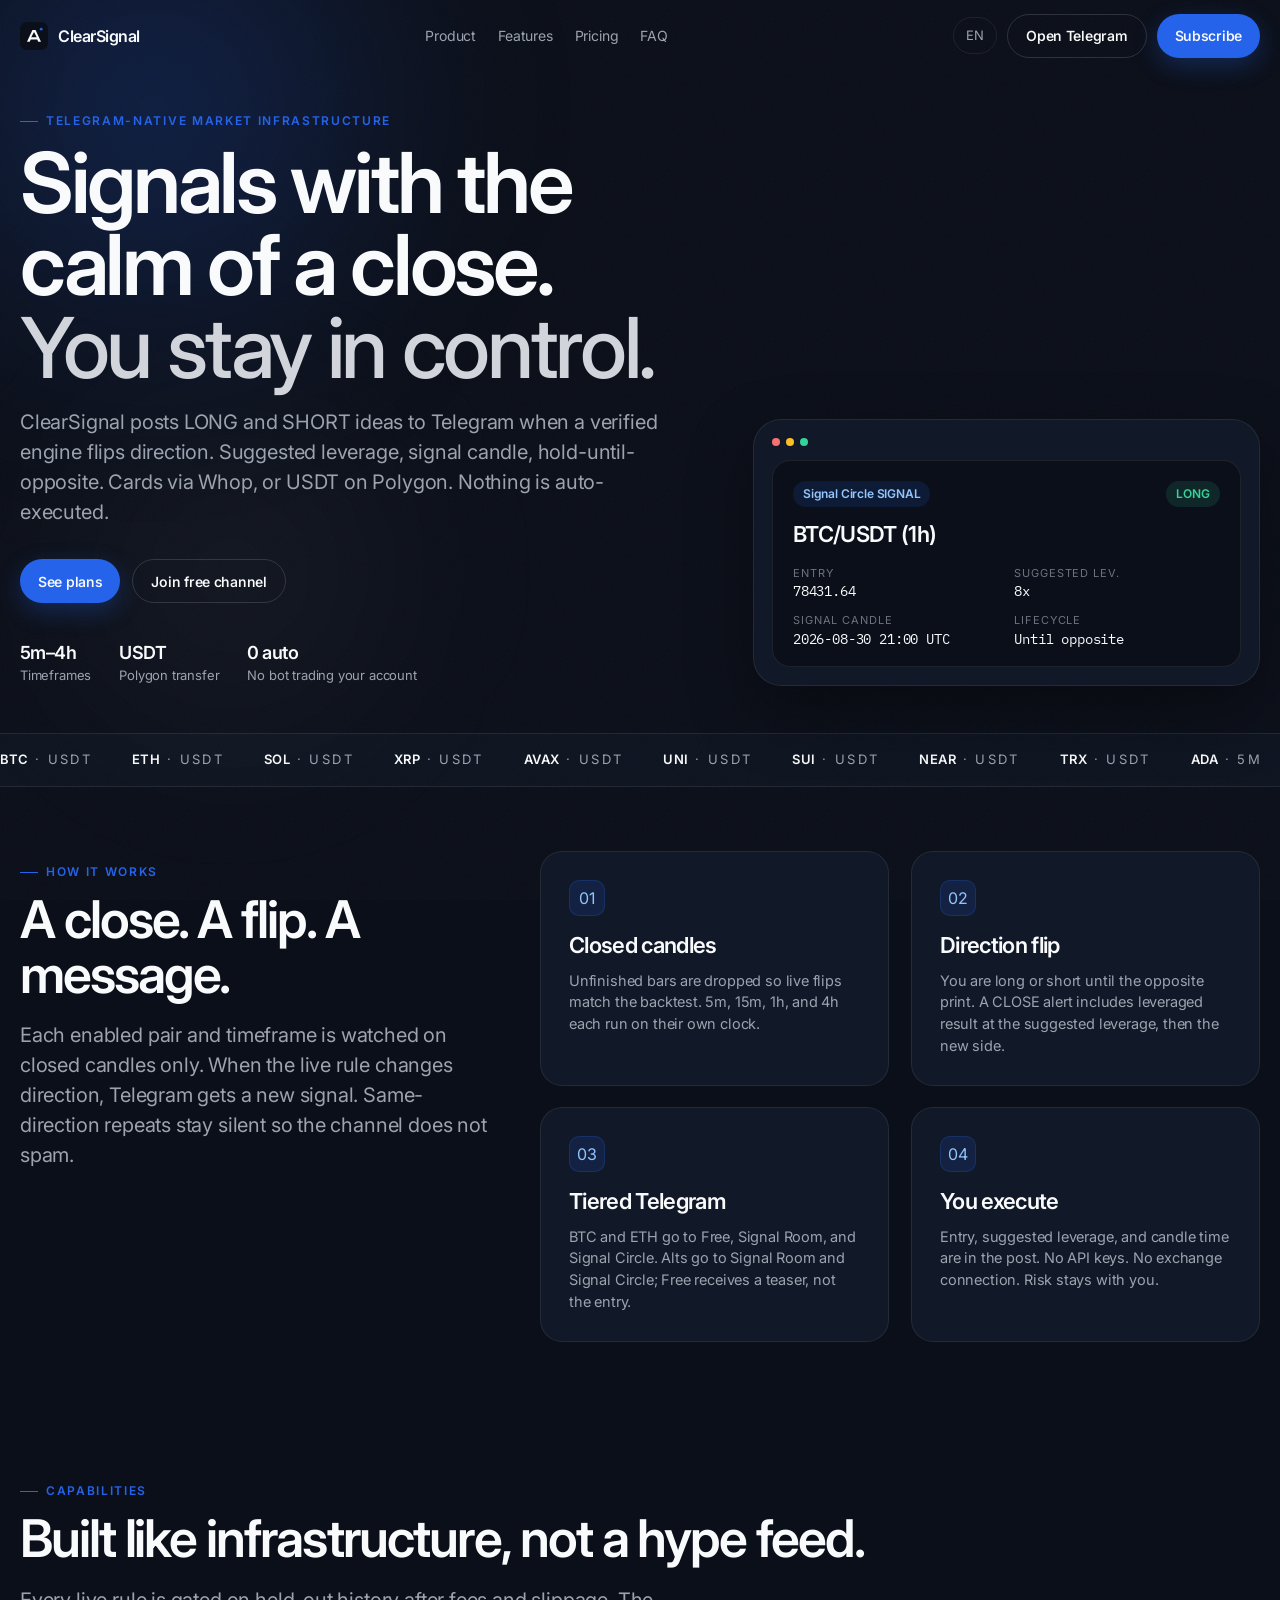
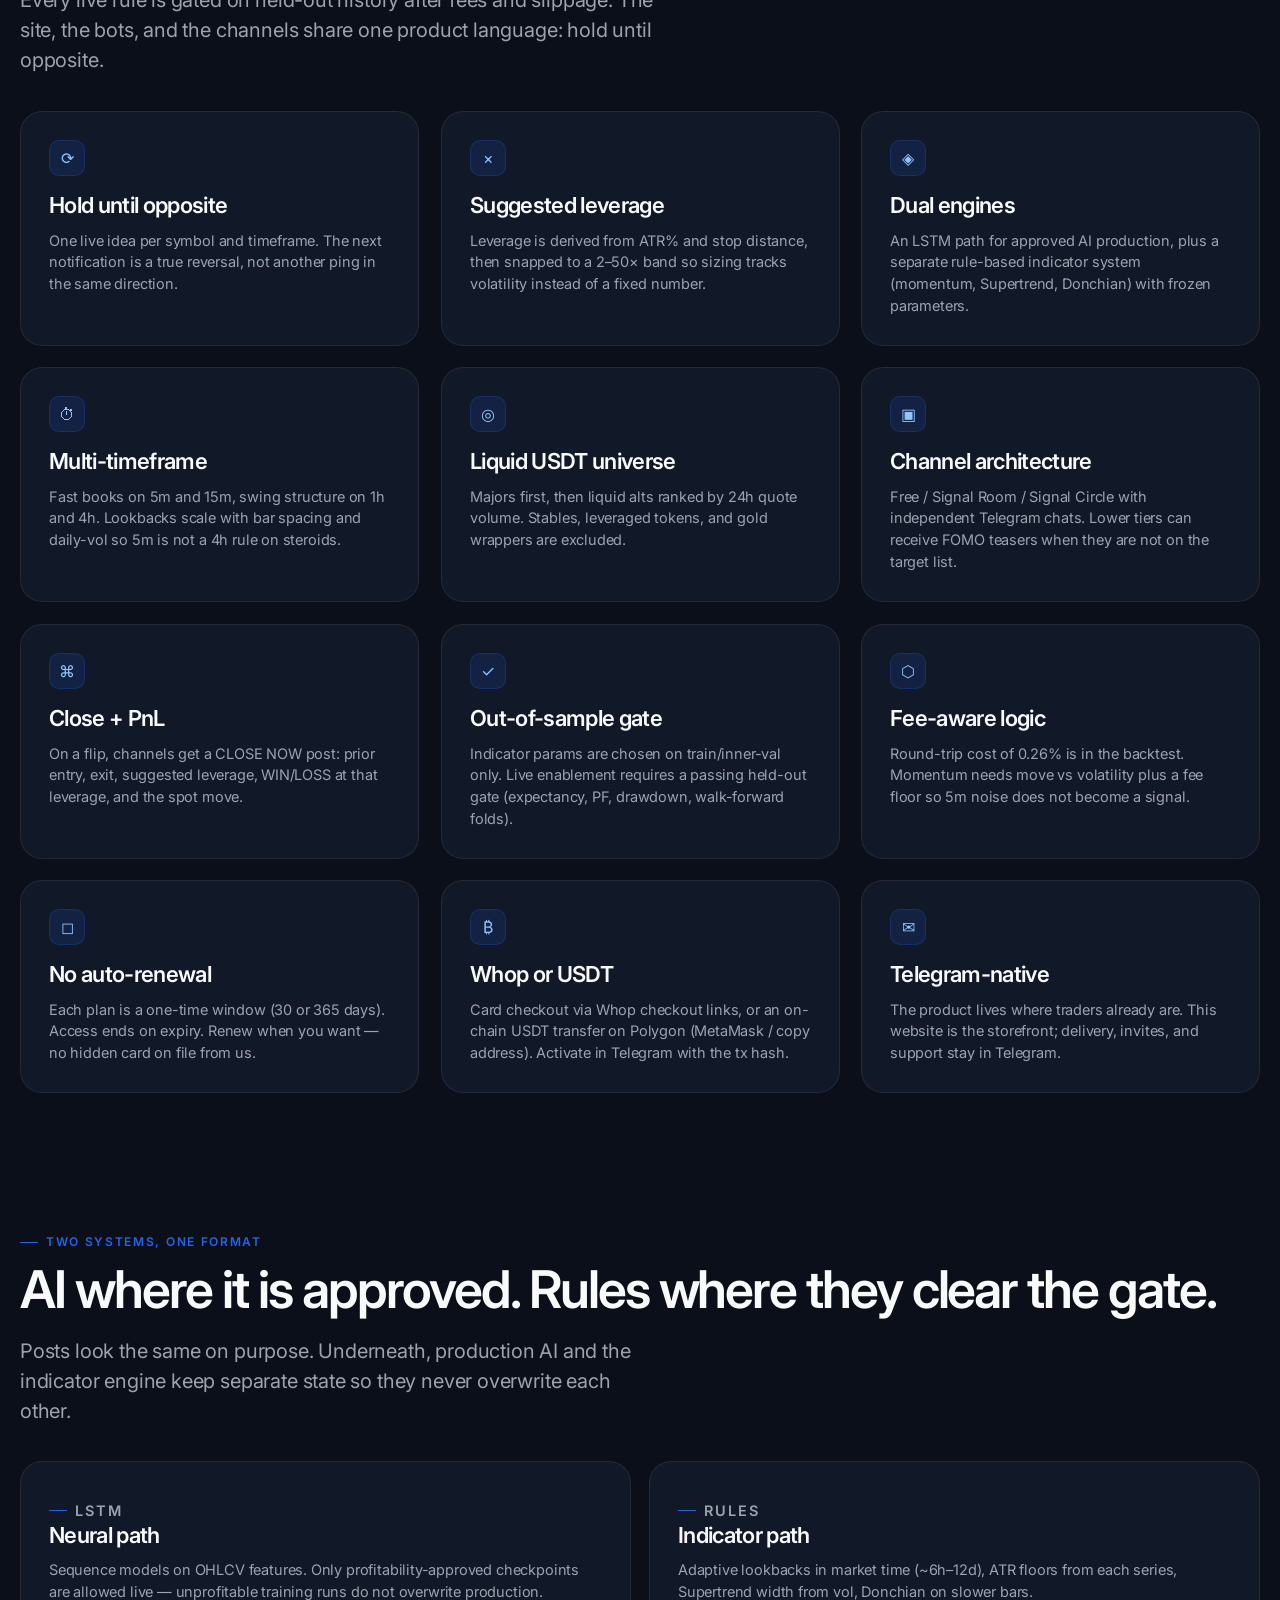
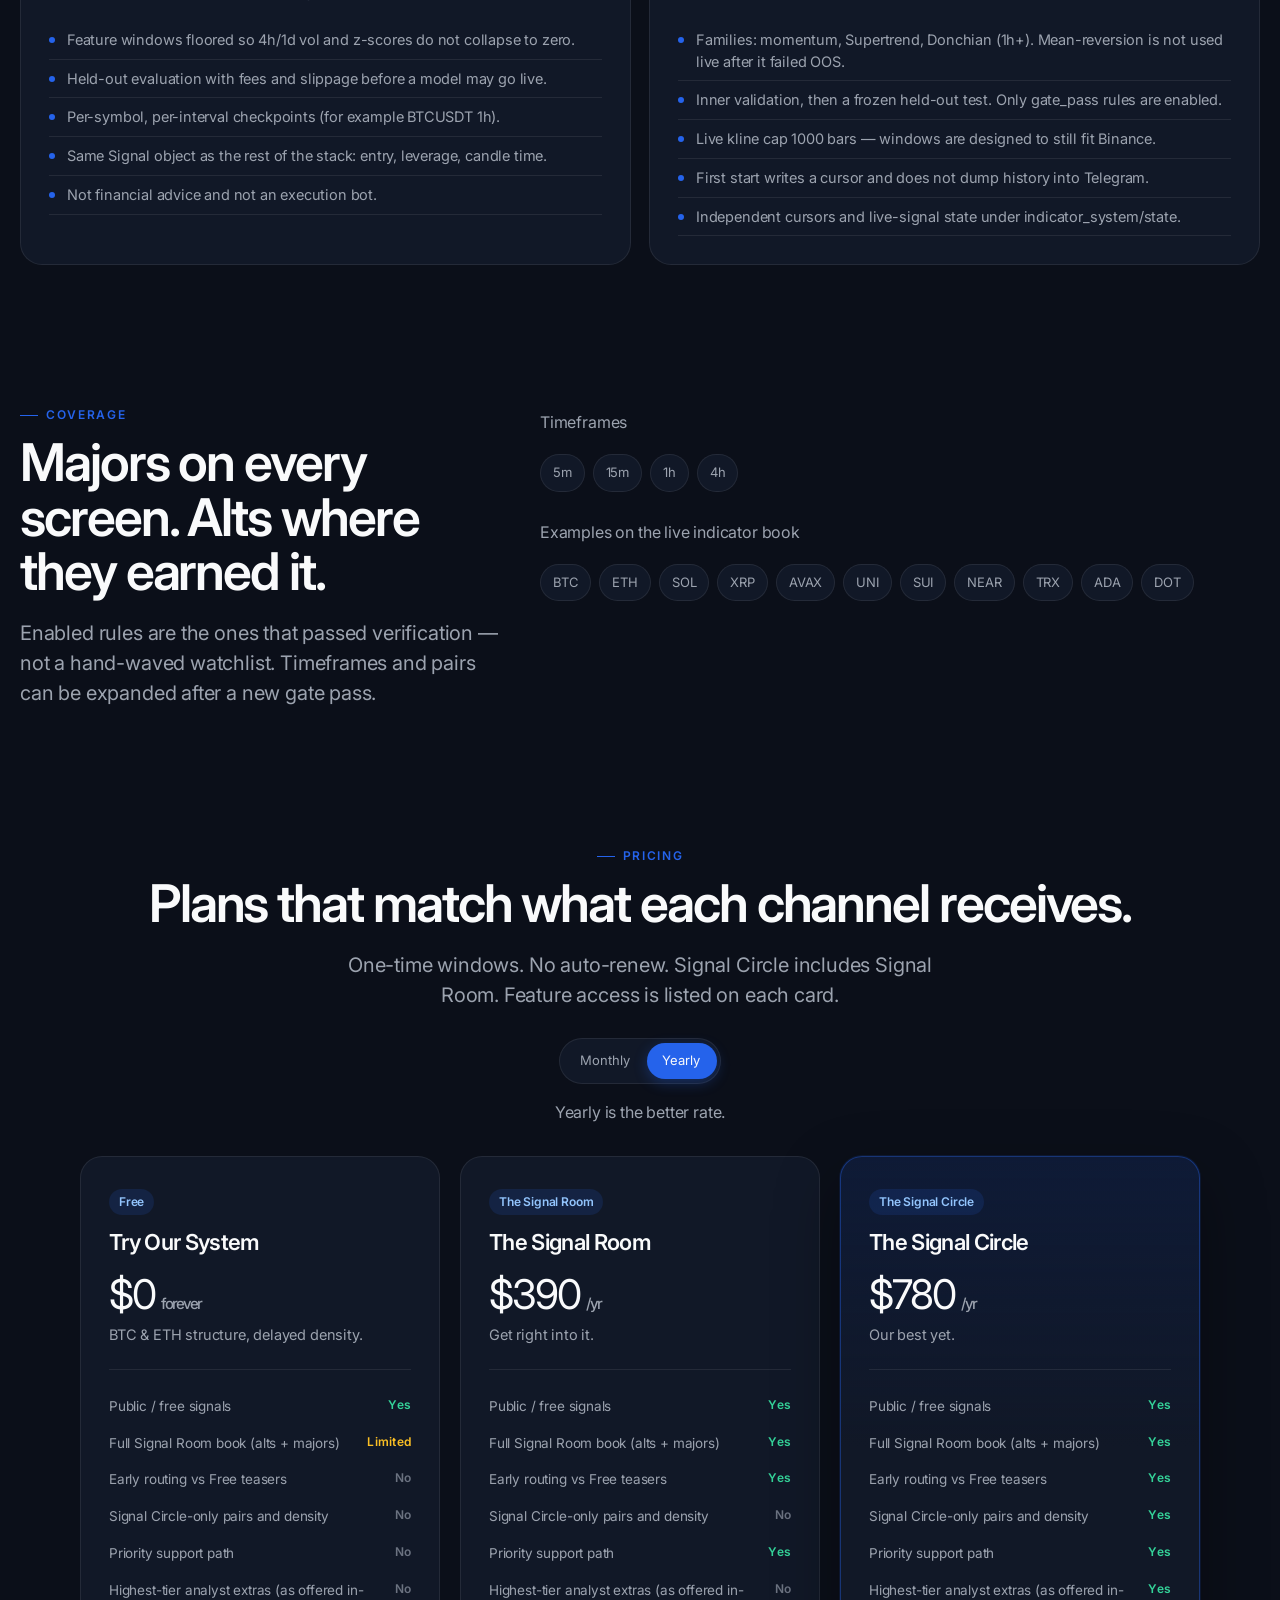
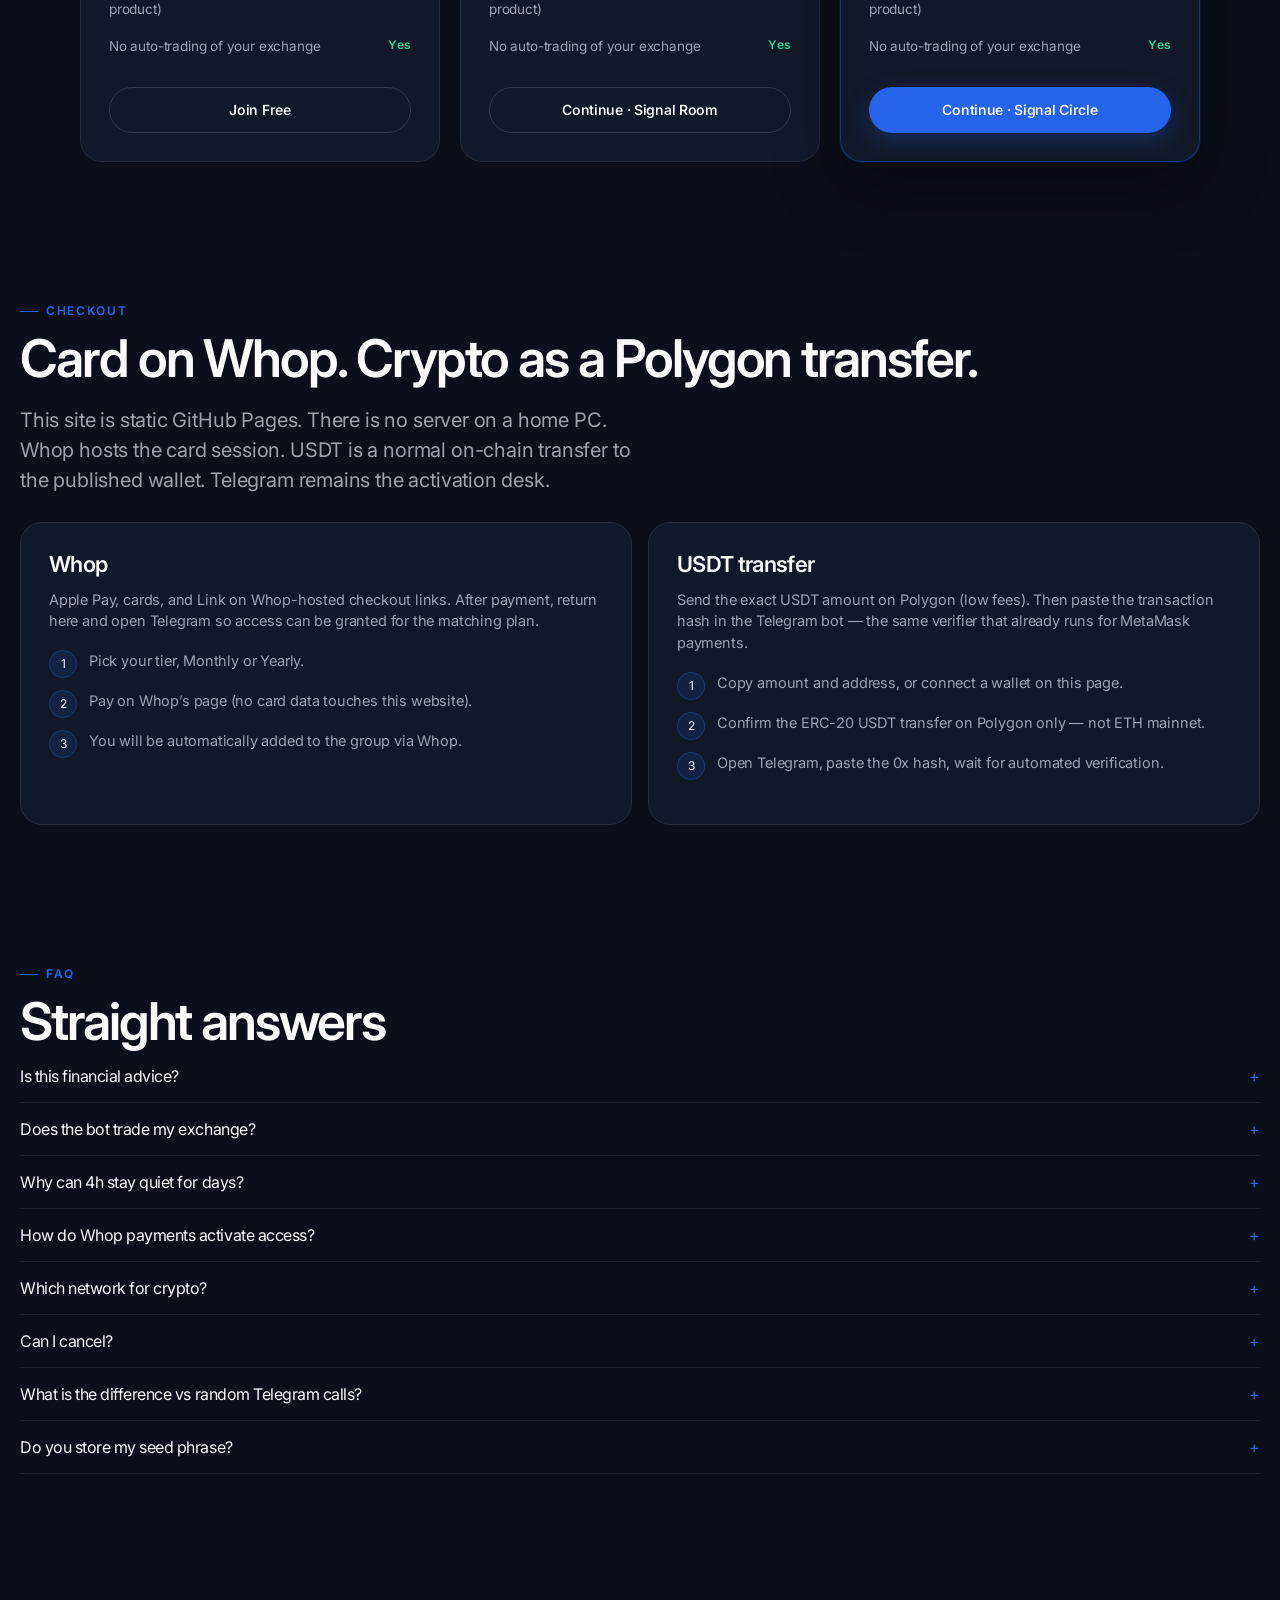
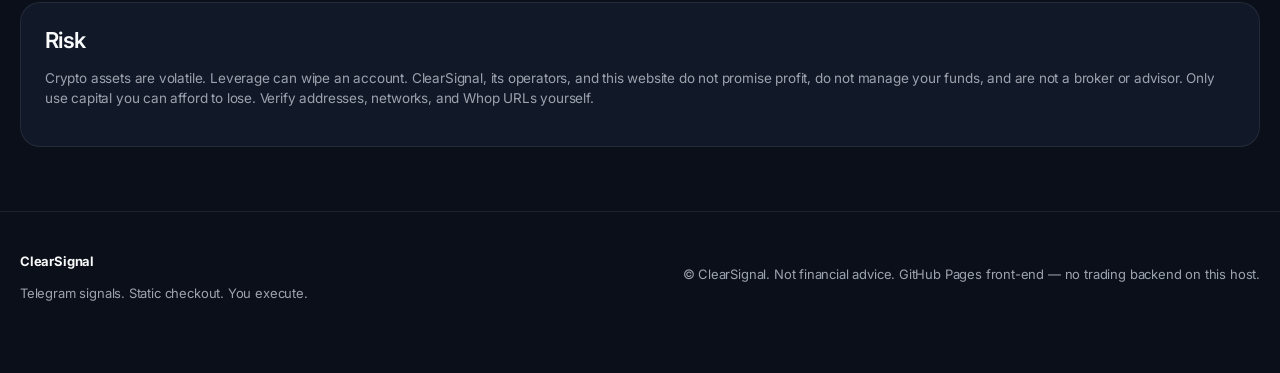
==== index.html @ eddafe96 "Fix typos in payment method references" ====
<!DOCTYPE html>
<html lang="en">
<head>
  <meta charset="utf-8">
  <meta name="viewport" content="width=device-width, initial-scale=1">
  <title>ClearSignal — Crypto trading signals on Telegram</title>
  <meta name="description" content="ClearSignal delivers verified crypto signals to Telegram. Dual engines (AI + rules), 5m to 4h, suggested leverage, hold-until-opposite. Pay with Whop or USDT on Polygon. No auto-trading.">
  <meta name="keywords" content="crypto signals, Telegram trading signals, BTC signals, ETH signals, USDT Polygon, Whop subscription, ClearSignal, leverage signals">
  <meta name="author" content="ClearSignal">
  <meta name="robots" content="index,follow,max-image-preview:large">
  <meta name="theme-color" content="#0B0F19">
  <link rel="canonical" href="https://afrexk0.github.io/telegram-crypto-bot/">
  <link rel="alternate" hreflang="en" href="https://afrexk0.github.io/telegram-crypto-bot/">
  <link rel="alternate" hreflang="de" href="https://afrexk0.github.io/telegram-crypto-bot/de/">
  <link rel="alternate" hreflang="fr" href="https://afrexk0.github.io/telegram-crypto-bot/fr/">
  <link rel="alternate" hreflang="it" href="https://afrexk0.github.io/telegram-crypto-bot/it/">
  <link rel="alternate" hreflang="x-default" href="https://afrexk0.github.io/telegram-crypto-bot/">
  <meta property="og:type" content="website">
  <meta property="og:site_name" content="ClearSignal">
  <meta property="og:locale" content="en_US">
  <meta property="og:title" content="ClearSignal — Crypto trading signals on Telegram">
  <meta property="og:description" content="ClearSignal delivers verified crypto signals to Telegram. Dual engines (AI + rules), 5m to 4h, suggested leverage, hold-until-opposite. Pay with Whop or USDT on Polygon. No auto-trading.">
  <meta property="og:url" content="https://afrexk0.github.io/telegram-crypto-bot/">
  <meta property="og:image" content="https://afrexk0.github.io/telegram-crypto-bot/assets/img/favicon.svg">
  <meta name="twitter:card" content="summary_large_image">
  <meta name="twitter:title" content="ClearSignal — Crypto trading signals on Telegram">
  <meta name="twitter:description" content="ClearSignal delivers verified crypto signals to Telegram. Dual engines (AI + rules), 5m to 4h, suggested leverage, hold-until-opposite. Pay with Whop or USDT on Polygon. No auto-trading.">
  <meta name="twitter:image" content="https://afrexk0.github.io/telegram-crypto-bot/assets/img/favicon.svg">
  <link rel="icon" href="assets/img/favicon.svg" type="image/svg+xml">
  <link rel="preconnect" href="https://fonts.googleapis.com">
  <link rel="preconnect" href="https://fonts.gstatic.com" crossorigin>
  <link href="https://fonts.googleapis.com/css2?family=IBM+Plex+Mono:wght@400;500&family=Inter:wght@400;500;600;700&display=swap" rel="stylesheet">
  <link rel="stylesheet" href="assets/css/site.css">
  <script>document.documentElement.classList.add("js");</script>
  <script type="application/ld+json">{"@context":"https://schema.org","@graph":[{"@type":"Organization","name":"ClearSignal","url":"https://afrexk0.github.io/telegram-crypto-bot/","logo":"https://afrexk0.github.io/telegram-crypto-bot/assets/img/favicon.svg","sameAs":["https://t.me/clearsignal_trading_bot","https://t.me/clearsignal_trading"]},{"@type":"WebSite","name":"ClearSignal","url":"https://afrexk0.github.io/telegram-crypto-bot/","inLanguage":"en","description":"ClearSignal delivers verified crypto signals to Telegram. Dual engines (AI + rules), 5m to 4h, suggested leverage, hold-until-opposite. Pay with Whop or USDT on Polygon. No auto-trading."},{"@type":"SoftwareApplication","name":"ClearSignal","applicationCategory":"FinanceApplication","operatingSystem":"Telegram","offers":[{"@type":"Offer","name":"Signal Room Monthly","price":"39","priceCurrency":"USD"},{"@type":"Offer","name":"Signal Room Yearly","price":"390","priceCurrency":"USD"},{"@type":"Offer","name":"Signal Circle Monthly","price":"78","priceCurrency":"USD"},{"@type":"Offer","name":"Signal Circle Yearly","price":"780","priceCurrency":"USD"}]},{"@type":"FAQPage","mainEntity":[{"@type":"Question","name":"Is this financial advice?","acceptedAnswer":{"@type":"Answer","text":"No. Signals are educational market commentary. You are responsible for fills, risk, and losses. Past results do not predict the future."}},{"@type":"Question","name":"Does the bot trade my exchange?","acceptedAnswer":{"@type":"Answer","text":"No. There is no exchange API, no copy-trading hook, and no withdrawal permission. You place orders yourself."}},{"@type":"Question","name":"Why can 4h stay quiet for days?","acceptedAnswer":{"@type":"Answer","text":"Hold-until-opposite only posts on a direction change. A 4h trend can run many candles without a flip. 15m and 1h print more often when those rules are enabled."}},{"@type":"Question","name":"How do Whop payments activate access?","acceptedAnswer":{"@type":"Answer","text":"Whop checkout links are hosted by Whop. After success you land on a thank-you page and open Telegram. Paste or message the plan you paid so the operator / bot can issue the invite. Links are configured in website/assets/js/config.js — until they are set, use USDT."}},{"@type":"Question","name":"Which network for crypto?","acceptedAnswer":{"@type":"Answer","text":"USDT on Polygon (chain id 137), contract 0xc213…e8f, six decimals. Other chains will not verify. Gas is paid in POL."}},{"@type":"Question","name":"Can I cancel?","acceptedAnswer":{"@type":"Answer","text":"There is no subscription auto-charge. Access lasts 30 days (Monthly) or 365 days (Yearly) from a successful activation, then you simply do not renew."}},{"@type":"Question","name":"What is the difference vs random Telegram calls?","acceptedAnswer":{"@type":"Answer","text":"Indicator rules must pass a held-out profitability gate after modeled fees. Live state is per symbol+timeframe. First start does not replay history into the channel."}},{"@type":"Question","name":"Do you store my seed phrase?","acceptedAnswer":{"@type":"Answer","text":"Never. Wallet connect only requests a USDT transfer. The site never asks for a seed, private key, or exchange password."}}]}]}</script>
</head>
<body>
  <a class="skip" href="#main">Skip to content</a>
  <div class="grain" aria-hidden="true"></div>
  <div class="orb orb-a" aria-hidden="true"></div>
  <div class="orb orb-b" aria-hidden="true"></div>

  <header class="nav">
    <div class="nav-inner">
      <a class="brand" href="./">
        <img src="assets/img/favicon.svg" alt="">
        ClearSignal
      </a>
      <nav class="nav-links" aria-label="Primary">
        <a href="#product">Product</a>
        <a href="#features">Features</a>
        <a href="#pricing">Pricing</a>
        <a href="#faq">FAQ</a>
      </nav>
      <div class="nav-cta">
        <details class="lang">
          <summary>EN</summary>
          <div class="lang-menu">
            <a href="./" class="is-active">English</a>
            <a href="de/" class="">Deutsch</a>
            <a href="fr/" class="">Français</a>
            <a href="it/" class="">Italiano</a>
          </div>
        </details>
        <a class="btn btn-ghost" href="https://t.me/clearsignal_trading_bot">Open Telegram</a>
        <a class="btn btn-primary" href="#pricing">Subscribe</a>
        <button class="menu-btn" type="button" aria-label="Menu">☰</button>
      </div>
    </div>
  </header>

  <main id="main">
    <section class="hero">
      <div class="wrap hero-grid">
        <div>
          <p class="kicker reveal">Telegram-native market infrastructure</p>
          <h1 class="reveal">Signals with the<br>calm of a close.<span>You stay in control.</span></h1>
          <p class="lede reveal">ClearSignal posts LONG and SHORT ideas to Telegram when a verified engine flips direction. Suggested leverage, signal candle, hold-until-opposite. Cards via Whop, or USDT on Polygon. Nothing is auto-executed.</p>
          <div class="hero-actions reveal">
            <a class="btn btn-primary" href="#pricing">See plans</a>
            <a class="btn btn-ghost" href="https://t.me/clearsignal_trading">Join free channel</a>
          </div>
          <div class="hero-meta reveal">
            <div><strong>5m–4h</strong>Timeframes</div>
            <div><strong>USDT</strong>Polygon transfer</div>
            <div><strong>0 auto</strong>No bot trading your account</div>
          </div>
        </div>
        <aside class="device reveal" aria-label="Example signal card">
          <div class="device-bar" aria-hidden="true"><i></i><i></i><i></i></div>
          <article class="signal">
            <div class="signal-head">
              <span class="pill pill-dim">Signal Circle SIGNAL</span>
              <span class="pill pill-long">LONG</span>
            </div>
            <h3>BTC/USDT (1h)</h3>
            <dl>
              <div><dt>Entry</dt><dd>78431.64</dd></div>
              <div><dt>Suggested lev.</dt><dd>8x</dd></div>
              <div><dt>Signal candle</dt><dd>2026-08-30 21:00 UTC</dd></div>
              <div><dt>Lifecycle</dt><dd>Until opposite</dd></div>
            </dl>
          </article>
        </aside>
      </div>
    </section>

    <div class="marquee-wrap" aria-hidden="true">
      <div class="marquee">
        <span><b>BTC</b> · USDT</span><span><b>ETH</b> · USDT</span><span><b>SOL</b> · USDT</span>
        <span><b>XRP</b> · USDT</span><span><b>AVAX</b> · USDT</span><span><b>UNI</b> · USDT</span>
        <span><b>SUI</b> · USDT</span><span><b>NEAR</b> · USDT</span><span><b>TRX</b> · USDT</span>
        <span><b>ADA</b> · 5m</span><span><b>DOT</b> · 15m</span><span>4h · 1h · 15m · 5m</span>
        <span><b>BTC</b> · USDT</span><span><b>ETH</b> · USDT</span><span><b>SOL</b> · USDT</span>
        <span><b>XRP</b> · USDT</span><span><b>AVAX</b> · USDT</span><span><b>UNI</b> · USDT</span>
        <span><b>SUI</b> · USDT</span><span><b>NEAR</b> · USDT</span><span><b>TRX</b> · USDT</span>
        <span><b>ADA</b> · 5m</span><span><b>DOT</b> · 15m</span><span>4h · 1h · 15m · 5m</span>
      </div>
    </div>

    <section class="section" id="product">
      <div class="wrap split">
        <div class="reveal">
          <p class="kicker">How it works</p>
          <h2>A close. A flip. A message.</h2>
          <p class="lede">Each enabled pair and timeframe is watched on closed candles only. When the live rule changes direction, Telegram gets a new signal. Same-direction repeats stay silent so the channel does not spam.</p>
        </div>
        <ol class="feature-grid" style="grid-template-columns:1fr 1fr">
          <li class="card reveal"><div class="icon">01</div><h3>Closed candles</h3><p>Unfinished bars are dropped so live flips match the backtest. 5m, 15m, 1h, and 4h each run on their own clock.</p></li>
          <li class="card reveal"><div class="icon">02</div><h3>Direction flip</h3><p>You are long or short until the opposite print. A CLOSE alert includes leveraged result at the suggested leverage, then the new side.</p></li>
          <li class="card reveal"><div class="icon">03</div><h3>Tiered Telegram</h3><p>BTC and ETH go to Free, Signal Room, and Signal Circle. Alts go to Signal Room and Signal Circle; Free receives a teaser, not the entry.</p></li>
          <li class="card reveal"><div class="icon">04</div><h3>You execute</h3><p>Entry, suggested leverage, and candle time are in the post. No API keys. No exchange connection. Risk stays with you.</p></li>
        </ol>
      </div>
    </section>

    <section class="section" id="features">
      <div class="wrap">
        <div class="reveal">
          <p class="kicker">Capabilities</p>
          <h2>Built like infrastructure, not a hype feed.</h2>
          <p class="lede">Every live rule is gated on held-out history after fees and slippage. The site, the bots, and the channels share one product language: hold until opposite.</p>
        </div>
        <div class="feature-grid" style="margin-top:36px">
          <article class="card reveal"><div class="icon">⟳</div><h3>Hold until opposite</h3><p>One live idea per symbol and timeframe. The next notification is a true reversal, not another ping in the same direction.</p></article>
          <article class="card reveal"><div class="icon">×</div><h3>Suggested leverage</h3><p>Leverage is derived from ATR% and stop distance, then snapped to a 2–50× band so sizing tracks volatility instead of a fixed number.</p></article>
          <article class="card reveal"><div class="icon">◈</div><h3>Dual engines</h3><p>An LSTM path for approved AI production, plus a separate rule-based indicator system (momentum, Supertrend, Donchian) with frozen parameters.</p></article>
          <article class="card reveal"><div class="icon">⏱</div><h3>Multi-timeframe</h3><p>Fast books on 5m and 15m, swing structure on 1h and 4h. Lookbacks scale with bar spacing and daily-vol so 5m is not a 4h rule on steroids.</p></article>
          <article class="card reveal"><div class="icon">◎</div><h3>Liquid USDT universe</h3><p>Majors first, then liquid alts ranked by 24h quote volume. Stables, leveraged tokens, and gold wrappers are excluded.</p></article>
          <article class="card reveal"><div class="icon">▣</div><h3>Channel architecture</h3><p>Free / Signal Room / Signal Circle with independent Telegram chats. Lower tiers can receive FOMO teasers when they are not on the target list.</p></article>
          <article class="card reveal"><div class="icon">⌘</div><h3>Close + PnL</h3><p>On a flip, channels get a CLOSE NOW post: prior entry, exit, suggested leverage, WIN/LOSS at that leverage, and the spot move.</p></article>
          <article class="card reveal"><div class="icon">✓</div><h3>Out-of-sample gate</h3><p>Indicator params are chosen on train/inner-val only. Live enablement requires a passing held-out gate (expectancy, PF, drawdown, walk-forward folds).</p></article>
          <article class="card reveal"><div class="icon">⬡</div><h3>Fee-aware logic</h3><p>Round-trip cost of 0.26% is in the backtest. Momentum needs move vs volatility plus a fee floor so 5m noise does not become a signal.</p></article>
          <article class="card reveal"><div class="icon">◻</div><h3>No auto-renewal</h3><p>Each plan is a one-time window (30 or 365 days). Access ends on expiry. Renew when you want — no hidden card on file from us.</p></article>
          <article class="card reveal"><div class="icon">₿</div><h3>Whop or USDT</h3><p>Card checkout via Whop checkout links, or an on-chain USDT transfer on Polygon (MetaMask / copy address). Activate in Telegram with the tx hash.</p></article>
          <article class="card reveal"><div class="icon">✉</div><h3>Telegram-native</h3><p>The product lives where traders already are. This website is the storefront; delivery, invites, and support stay in Telegram.</p></article>
        </div>
      </div>
    </section>

    <section class="section" id="engines">
      <div class="wrap">
        <div class="reveal">
          <p class="kicker">Two systems, one format</p>
          <h2>AI where it is approved. Rules where they clear the gate.</h2>
          <p class="lede">Posts look the same on purpose. Underneath, production AI and the indicator engine keep separate state so they never overwrite each other.</p>
        </div>
        <div class="engines" style="margin-top:36px">
          <article class="card engine reveal">
            <p class="kicker">LSTM</p>
            <h3>Neural path</h3>
            <p class="muted">Sequence models on OHLCV features. Only profitability-approved checkpoints are allowed live — unprofitable training runs do not overwrite production.</p>
            <ul>
              <li>Feature windows floored so 4h/1d vol and z-scores do not collapse to zero.</li>
              <li>Held-out evaluation with fees and slippage before a model may go live.</li>
              <li>Per-symbol, per-interval checkpoints (for example BTCUSDT 1h).</li>
              <li>Same Signal object as the rest of the stack: entry, leverage, candle time.</li>
              <li>Not financial advice and not an execution bot.</li>
            </ul>
          </article>
          <article class="card engine reveal">
            <p class="kicker">Rules</p>
            <h3>Indicator path</h3>
            <p class="muted">Adaptive lookbacks in market time (~6h–12d), ATR floors from each series, Supertrend width from vol, Donchian on slower bars.</p>
            <ul>
              <li>Families: momentum, Supertrend, Donchian (1h+). Mean-reversion is not used live after it failed OOS.</li>
              <li>Inner validation, then a frozen held-out test. Only gate_pass rules are enabled.</li>
              <li>Live kline cap 1000 bars — windows are designed to still fit Binance.</li>
              <li>First start writes a cursor and does not dump history into Telegram.</li>
              <li>Independent cursors and live-signal state under indicator_system/state.</li>
            </ul>
          </article>
        </div>
      </div>
    </section>

    <section class="section" id="coverage">
      <div class="wrap split">
        <div class="reveal">
          <p class="kicker">Coverage</p>
          <h2>Majors on every screen. Alts where they earned it.</h2>
          <p class="lede">Enabled rules are the ones that passed verification — not a hand-waved watchlist. Timeframes and pairs can be expanded after a new gate pass.</p>
        </div>
        <div class="reveal">
          <p class="muted">Timeframes</p>
          <div class="pills">
            <span class="chip">5m</span><span class="chip">15m</span>
            <span class="chip">1h</span><span class="chip">4h</span>
          </div>
          <p class="muted" style="margin-top:28px">Examples on the live indicator book</p>
          <div class="pills">
            <span class="chip">BTC</span><span class="chip">ETH</span><span class="chip">SOL</span>
            <span class="chip">XRP</span><span class="chip">AVAX</span><span class="chip">UNI</span>
            <span class="chip">SUI</span><span class="chip">NEAR</span><span class="chip">TRX</span>
            <span class="chip">ADA</span><span class="chip">DOT</span>
          </div>
        </div>
      </div>
    </section>

    <section class="section" id="pricing">
      <div class="wrap">
        <div class="pricing-intro reveal">
          <p class="kicker">Pricing</p>
          <h2>Plans that match what each channel receives.</h2>
          <p class="lede">One-time windows. No auto-renew. Signal Circle includes Signal Room. Feature access is listed on each card.</p>
        </div>
        <div class="billing reveal" role="tablist" aria-label="Billing period">
          <button type="button" data-billing="month">Monthly</button>
          <button type="button" data-billing="year" class="is-on">Yearly</button>
        </div>
        <p class="muted pricing-save" data-save>Yearly is the better rate.</p>
        <div class="price-grid">
          <article class="card price reveal">
            <span class="pill pill-dim">Free</span>
            <h3>Try Our System</h3>
            <div class="amount">$0<small> forever</small></div>
            <p class="muted">BTC &amp; ETH structure, delayed density.</p>
            <ul class="matrix">
              <li data-state="yes"><span>Public / free signals</span><em>Yes</em></li>
              <li data-state="lim"><span>Full Signal Room book (alts + majors)</span><em>Limited</em></li>
              <li data-state="no"><span>Early routing vs Free teasers</span><em>No</em></li>
              <li data-state="no"><span>Signal Circle-only pairs and density</span><em>No</em></li>
              <li data-state="no"><span>Priority support path</span><em>No</em></li>
              <li data-state="no"><span>Highest-tier analyst extras (as offered in-product)</span><em>No</em></li>
              <li data-state="yes"><span>No auto-trading of your exchange</span><em>Yes</em></li>
            </ul>
            <a class="btn btn-ghost btn-wide" href="https://t.me/clearsignal_trading">Join Free</a>
          </article>
          <article class="card price reveal">
            <span class="pill pill-dim">The Signal Room</span>
            <h3>The Signal Room</h3>
            <div class="amount" data-price-month="39" data-price-year="390">$390<small> /yr</small></div>
            <p class="muted">Get right into it.</p>
            <ul class="matrix">
              <li data-state="yes"><span>Public / free signals</span><em>Yes</em></li>
              <li data-state="yes"><span>Full Signal Room book (alts + majors)</span><em>Yes</em></li>
              <li data-state="yes"><span>Early routing vs Free teasers</span><em>Yes</em></li>
              <li data-state="no"><span>Signal Circle-only pairs and density</span><em>No</em></li>
              <li data-state="yes"><span>Priority support path</span><em>Yes</em></li>
              <li data-state="no"><span>Highest-tier analyst extras (as offered in-product)</span><em>No</em></li>
              <li data-state="yes"><span>No auto-trading of your exchange</span><em>Yes</em></li>
            </ul>
            <button class="btn btn-ghost btn-wide" type="button" data-plan-tier="premium" data-plan="PREMIUM_YEAR">Continue · Signal Room</button>
          </article>
          <article class="card price featured reveal">
            <span class="pill pill-elite">The Signal Circle</span>
            <h3>The Signal Circle</h3>
            <div class="amount" data-price-month="78" data-price-year="780">$780<small> /yr</small></div>
            <p class="muted">Our best yet.</p>
            <ul class="matrix">
              <li data-state="yes"><span>Public / free signals</span><em>Yes</em></li>
              <li data-state="yes"><span>Full Signal Room book (alts + majors)</span><em>Yes</em></li>
              <li data-state="yes"><span>Early routing vs Free teasers</span><em>Yes</em></li>
              <li data-state="yes"><span>Signal Circle-only pairs and density</span><em>Yes</em></li>
              <li data-state="yes"><span>Priority support path</span><em>Yes</em></li>
              <li data-state="yes"><span>Highest-tier analyst extras (as offered in-product)</span><em>Yes</em></li>
              <li data-state="yes"><span>No auto-trading of your exchange</span><em>Yes</em></li>
            </ul>
            <button class="btn btn-primary btn-wide" type="button" data-plan-tier="elite" data-plan="ELITE_YEAR">Continue · Signal Circle</button>
          </article>
        </div>
      </div>
    </section>

    <section class="section" id="pay">
      <div class="wrap">
        <div class="reveal">
          <p class="kicker">Checkout</p>
          <h2>Card on Whop. Crypto as a Polygon transfer.</h2>
          <p class="lede">This site is static GitHub Pages. There is no server on a home PC. Whop hosts the card session. USDT is a normal on-chain transfer to the published wallet. Telegram remains the activation desk.</p>
        </div>
        <div class="pay-methods" style="margin-top:28px">
          <article class="card reveal">
            <h3>Whop</h3>
            <p class="muted">Apple Pay, cards, and Link on Whop-hosted checkout links. After payment, return here and open Telegram so access can be granted for the matching plan.</p>
            <ol class="steps">
              <li>Pick your tier, Monthly or Yearly.</li>
              <li>Pay on Whop’s page (no card data touches this website).</li>
              <li>You will be automatically added to the group via Whop.</li>
            </ol>
          </article>
          <article class="card reveal">
            <h3>USDT transfer</h3>
            <p class="muted">Send the exact USDT amount on Polygon (low fees). Then paste the transaction hash in the Telegram bot — the same verifier that already runs for MetaMask payments.</p>
            <ol class="steps">
              <li>Copy amount and address, or connect a wallet on this page.</li>
              <li>Confirm the ERC-20 USDT transfer on Polygon only — not ETH mainnet.</li>
              <li>Open Telegram, paste the 0x hash, wait for automated verification.</li>
            </ol>
          </article>
        </div>
      </div>
    </section>

    <section class="section" id="faq">
      <div class="wrap faq">
        <div class="reveal">
          <p class="kicker">FAQ</p>
          <h2>Straight answers</h2>
        </div>
        <details class="reveal">
          <summary>Is this financial advice?</summary>
          <div class="faq-body"><div class="faq-body-inner"><p>No. Signals are educational market commentary. You are responsible for fills, risk, and losses. Past results do not predict the future.</p></div></div>
        </details>
        <details class="reveal">
          <summary>Does the bot trade my exchange?</summary>
          <div class="faq-body"><div class="faq-body-inner"><p>No. There is no exchange API, no copy-trading hook, and no withdrawal permission. You place orders yourself.</p></div></div>
        </details>
        <details class="reveal">
          <summary>Why can 4h stay quiet for days?</summary>
          <div class="faq-body"><div class="faq-body-inner"><p>Hold-until-opposite only posts on a direction change. A 4h trend can run many candles without a flip. 15m and 1h print more often when those rules are enabled.</p></div></div>
        </details>
        <details class="reveal">
          <summary>How do Whop payments activate access?</summary>
          <div class="faq-body"><div class="faq-body-inner"><p>Whop checkout links are hosted by Whop. After success you land on a thank-you page and open Telegram. Paste or message the plan you paid so the operator / bot can issue the invite. Links are configured in website/assets/js/config.js — until they are set, use USDT.</p></div></div>
        </details>
        <details class="reveal">
          <summary>Which network for crypto?</summary>
          <div class="faq-body"><div class="faq-body-inner"><p>USDT on Polygon (chain id 137), contract 0xc213…e8f, six decimals. Other chains will not verify. Gas is paid in POL.</p></div></div>
        </details>
        <details class="reveal">
          <summary>Can I cancel?</summary>
          <div class="faq-body"><div class="faq-body-inner"><p>There is no subscription auto-charge. Access lasts 30 days (Monthly) or 365 days (Yearly) from a successful activation, then you simply do not renew.</p></div></div>
        </details>
        <details class="reveal">
          <summary>What is the difference vs random Telegram calls?</summary>
          <div class="faq-body"><div class="faq-body-inner"><p>Indicator rules must pass a held-out profitability gate after modeled fees. Live state is per symbol+timeframe. First start does not replay history into the channel.</p></div></div>
        </details>
        <details class="reveal">
          <summary>Do you store my seed phrase?</summary>
          <div class="faq-body"><div class="faq-body-inner"><p>Never. Wallet connect only requests a USDT transfer. The site never asks for a seed, private key, or exchange password.</p></div></div>
        </details>
      </div>
    </section>

    <section class="section">
      <div class="wrap">
        <div class="risk">
          <h3>Risk</h3>
          <p>Crypto assets are volatile. Leverage can wipe an account. ClearSignal, its operators, and this website do not promise profit, do not manage your funds, and are not a broker or advisor. Only use capital you can afford to lose. Verify addresses, networks, and Whop URLs yourself.</p>
        </div>
      </div>
    </section>
  </main>

  <footer>
    <div class="wrap foot">
      <div>
        <strong style="color:var(--text)">ClearSignal</strong>
        <p>Telegram signals. Static checkout. You execute.</p>
      </div>
      <p>© ClearSignal. Not financial advice. GitHub Pages front-end — no trading backend on this host.</p>
    </div>
  </footer>

  <div id="checkout" class="modal" hidden>
    <div class="sheet" role="dialog" aria-modal="true" aria-labelledby="checkout-title">
      <header>
        <div>
          <h3 id="checkout-title">Checkout</h3>
          <p class="muted" id="checkout-sub"></p>
        </div>
        <button class="close" type="button" data-close-modal aria-label="Close">×</button>
      </header>
      <div class="pay-grid">
        <button class="pay-opt" id="pay-whop" type="button">
          <div><strong>Card · Whop</strong><div class="muted">Apple Pay, cards, Link</div></div>
          <span>→</span>
        </button>
        <button class="pay-opt" id="pay-crypto" type="button">
          <div><strong>USDT · Polygon transfer</strong><div class="muted">Exact amount, then activate in Telegram</div></div>
          <span>→</span>
        </button>
      </div>
      <div class="crypto-box" id="crypto-box">
        <p class="muted">Send the exact amount. Wrong network or amount will not verify.</p>
        <div class="copy-row"><span class="muted">Network</span><code id="pay-network"></code></div>
        <div class="copy-row"><span class="muted">Amount</span><code id="pay-amount"></code><button type="button" data-copy="#pay-amount">Copy</button></div>
        <div class="copy-row"><span class="muted">Address</span><code id="pay-address"></code><button type="button" data-copy="#pay-address">Copy</button></div>
        <div class="hero-actions" style="margin-top:14px">
          <button class="btn btn-primary" id="pay-metamask" type="button">Send with wallet</button>
          <button class="btn btn-ghost" id="pay-telegram" type="button">Open Telegram</button>
        </div>
        <p id="pay-hash" hidden class="copy-row"><code></code><a target="_blank" rel="noopener">explorer</a></p>
        <p class="status" id="pay-status"></p>
      </div>
    </div>
  </div>
  <div id="toast" class="toast" role="status"></div>

  <script>window.CS_I18N = {"pay": {"title": "Checkout", "close": "Close", "sub": "{amount} USDT · {days} days access", "card": "Card · Whop", "cardHint": "Apple Pay, cards, Link", "cardSoon": "Add checkout links in config.js", "crypto": "USDT · Polygon transfer", "cryptoHint": "Exact amount, then activate in Telegram", "exact": "Send the exact amount. Wrong network or amount will not verify.", "network": "Network", "amount": "Amount", "address": "Address", "copy": "Copy", "wallet": "Send with wallet", "telegram": "Open Telegram", "copied": "Copied", "noWhop": "Whop links are not configured yet. Use USDT or open Telegram.", "noWallet": "No injected wallet. Copy the address or install MetaMask.", "connecting": "Connecting wallet…", "confirm": "Confirm the USDT transfer…", "sent": "Sent. Paste this hash in Telegram: ", "rejected": "Transaction cancelled."}, "plans": {"PREMIUM_MONTH": {"name": "Signal Room · Monthly"}, "PREMIUM_YEAR": {"name": "Signal Room · Yearly"}, "ELITE_MONTH": {"name": "Signal Circle · Monthly"}, "ELITE_YEAR": {"name": "Signal Circle · Yearly"}}};</script>
  <script src="assets/js/config.js"></script>
  <script src="assets/js/site.js"></script>
  <script src="assets/js/pay.js"></script>
</body>
</html>
---- assets/css/site.css ----
:root {
  --bg: #0B0F19;
  --bg-2: #111827;
  --elev: #111827;
  --elev-2: #162032;
  --text: #F9FAFB;
  --muted: #9CA3AF;
  --faint: #6B7280;
  --line: rgba(249, 250, 251, 0.08);
  --line-2: rgba(249, 250, 251, 0.14);
  --accent: #2563EB;
  --accent-soft: rgba(37, 99, 235, 0.14);
  --accent-glow: rgba(37, 99, 235, 0.28);
  --good: #34D399;
  --warn: #FBBF24;
  --bad: #F87171;
  --shadow: 0 24px 64px rgba(0, 0, 0, 0.35);
  --radius: 22px;
  --radius-sm: 14px;
  --ease: cubic-bezier(0.25, 0.1, 0.25, 1);
  --ease-out: cubic-bezier(0.16, 1, 0.3, 1);
  --font: "Inter", "SF Pro Display", -apple-system, BlinkMacSystemFont, "Segoe UI", sans-serif;
  --mono: "IBM Plex Mono", ui-monospace, SFMono-Regular, Menlo, monospace;
  --nav-h: 72px;
  --max: 1240px;
  --dur: 0.85s;
}

*,
*::before,
*::after { box-sizing: border-box; }
html { scroll-behavior: smooth; }
html, body { margin: 0; padding: 0; background: var(--bg); color: var(--text); }
body {
  font-family: var(--font);
  font-size: 16px;
  line-height: 1.5;
  letter-spacing: -0.011em;
  overflow-x: hidden;
  min-height: 100%;
  -webkit-font-smoothing: antialiased;
}
img { max-width: 100%; display: block; }
a { color: inherit; text-decoration: none; transition: color 0.35s var(--ease); }
button, input, select { font: inherit; color: inherit; }
button { cursor: pointer; background: none; border: 0; }
:focus-visible { outline: 2px solid var(--accent); outline-offset: 3px; }

.skip {
  position: absolute; left: 12px; top: -40px; z-index: 80;
  background: var(--text); color: var(--bg); padding: 8px 12px; border-radius: 8px;
}
.skip:focus { top: 12px; }

.grain, .orb { pointer-events: none; position: fixed; inset: 0; }
.grain {
  z-index: 0;
  opacity: 0.03;
  background-image: url("data:image/svg+xml;utf8,<svg xmlns='http://www.w3.org/2000/svg' width='160' height='160'><filter id='n'><feTurbulence type='fractalNoise' baseFrequency='.8' numOctaves='2'/></filter><rect width='100%' height='100%' filter='url(%23n)'/></svg>");
}
.orb { z-index: 0; filter: blur(90px); will-change: transform; }
.orb-a {
  width: 48vw; height: 48vw; left: -12%; top: -22%;
  background: radial-gradient(circle, var(--accent-glow), transparent 68%);
  animation: drift 28s var(--ease) infinite alternate;
}
.orb-b {
  width: 36vw; height: 36vw; right: -10%; top: 38%;
  background: radial-gradient(circle, rgba(249,250,251,.06), transparent 70%);
  animation: drift 34s var(--ease) infinite alternate-reverse;
}
@keyframes drift {
  from { transform: translate3d(0, 0, 0) scale(1); }
  to { transform: translate3d(28px, 40px, 0) scale(1.08); }
}

.wrap { width: min(var(--max), calc(100% - 40px)); margin: 0 auto; }
.section { position: relative; z-index: 1; padding: 64px 0; }
.kicker {
  display: inline-flex; align-items: center; gap: 8px;
  color: var(--accent); font-size: 12px; font-weight: 600;
  letter-spacing: 0.14em; text-transform: uppercase;
}
.kicker::before {
  content: ""; width: 18px; height: 1px; background: var(--accent);
}
h1, h2, h3 { margin: 0; letter-spacing: -0.04em; font-weight: 600; color: var(--text); }
h1 { font-size: clamp(44px, 7vw, 84px); line-height: 0.98; }
h2 { font-size: clamp(32px, 4.6vw, 52px); line-height: 1.05; }
h3 { font-size: 22px; line-height: 1.25; letter-spacing: -0.03em; }
.lede {
  color: var(--muted); font-size: clamp(17px, 2vw, 20px);
  max-width: 640px; margin: 18px 0 0;
}
.muted { color: var(--muted); }
.mono { font-family: var(--mono); font-size: 13px; }

.nav {
  position: sticky; top: 0; z-index: 40;
  height: var(--nav-h);
  display: flex; align-items: center;
  transition:
    background 0.5s var(--ease),
    border-color 0.5s var(--ease),
    backdrop-filter 0.5s var(--ease),
    box-shadow 0.5s var(--ease);
  border-bottom: 1px solid transparent;
}
.nav.is-on {
  background: rgba(11, 15, 25, 0.78);
  backdrop-filter: saturate(140%) blur(18px);
  -webkit-backdrop-filter: saturate(140%) blur(18px);
  border-bottom-color: var(--line);
  box-shadow: 0 8px 32px rgba(0, 0, 0, 0.18);
}
.nav-inner {
  display: flex; align-items: center; justify-content: space-between; gap: 16px;
  width: min(var(--max), calc(100% - 40px)); margin: 0 auto;
}
.brand { display: flex; align-items: center; gap: 10px; font-weight: 600; letter-spacing: -0.03em; color: var(--text); }
.brand img { width: 28px; height: 28px; transition: transform 0.5s var(--ease-out); }
.brand:hover img { transform: scale(1.06); }
.nav-links { display: flex; align-items: center; gap: 22px; color: var(--muted); font-size: 14px; }
.nav-links a:hover { color: var(--text); }
.nav-cta { display: flex; align-items: center; gap: 10px; }
.lang { position: relative; }
.lang summary {
  list-style: none; cursor: pointer;
  padding: 8px 12px; border: 1px solid var(--line); border-radius: 999px;
  color: var(--muted); font-size: 13px;
  transition: border-color 0.35s var(--ease), color 0.35s var(--ease), background 0.35s var(--ease);
}
.lang summary:hover { border-color: var(--line-2); color: var(--text); }
.lang summary::-webkit-details-marker { display: none; }
.lang-menu {
  position: absolute; right: 0; top: calc(100% + 8px);
  background: var(--bg-2); border: 1px solid var(--line); border-radius: 14px;
  min-width: 140px; padding: 6px; box-shadow: var(--shadow);
  animation: menuIn 0.28s var(--ease-out);
}
@keyframes menuIn {
  from { opacity: 0; transform: translateY(-6px) scale(0.98); }
  to { opacity: 1; transform: none; }
}
.lang-menu a {
  display: block; padding: 8px 10px; border-radius: 10px; color: var(--muted); font-size: 13px;
  transition: background 0.25s var(--ease), color 0.25s var(--ease);
}
.lang-menu a:hover, .lang-menu a.is-active { background: var(--accent-soft); color: var(--text); }

.btn {
  display: inline-flex; align-items: center; justify-content: center; gap: 8px;
  height: 44px; padding: 0 18px; border-radius: 999px;
  font-size: 14px; font-weight: 560; letter-spacing: -0.02em;
  transition:
    transform 0.4s var(--ease-out),
    background 0.35s var(--ease),
    color 0.35s var(--ease),
    border-color 0.35s var(--ease),
    box-shadow 0.4s var(--ease);
}
.btn:hover { transform: translateY(-1.5px); }
.btn:active { transform: translateY(0) scale(0.985); }
.btn-primary {
  background: var(--accent); color: var(--text);
  box-shadow: 0 8px 24px rgba(37, 99, 235, 0.28);
}
.btn-primary:hover {
  background: #1D4ED8;
  box-shadow: 0 12px 28px rgba(37, 99, 235, 0.38);
}
.btn-ghost {
  border: 1px solid var(--line-2); color: var(--text); background: transparent;
}
.btn-ghost:hover {
  border-color: rgba(37, 99, 235, 0.45);
  background: var(--accent-soft);
}
.btn-wide { width: 100%; height: 48px; }

.hero { padding: 28px 0 48px; }
.hero-grid { display: grid; grid-template-columns: 1.15fr 0.85fr; gap: 48px; align-items: end; }
.hero h1 span {
  display: block;
  color: #D1D5DB;
  font-weight: 500;
}
.hero-actions { display: flex; flex-wrap: wrap; gap: 12px; margin-top: 32px; }
.hero-meta { display: flex; gap: 28px; margin-top: 36px; color: var(--muted); font-size: 13px; }
.hero-meta strong { display: block; color: var(--text); font-size: 18px; font-weight: 600; letter-spacing: -0.03em; }

.device {
  position: relative;
  border: 1px solid var(--line);
  background: var(--bg-2);
  border-radius: 28px; padding: 18px; box-shadow: var(--shadow);
  transform: perspective(1200px) rotateX(6deg) rotateY(-10deg);
  animation: floaty 9s ease-in-out infinite;
}
@keyframes floaty {
  0%, 100% { transform: perspective(1200px) rotateX(6deg) rotateY(-10deg) translateY(0); }
  50% { transform: perspective(1200px) rotateX(5deg) rotateY(-8deg) translateY(-8px); }
}
.device-bar { display: flex; gap: 6px; margin-bottom: 14px; }
.device-bar i { width: 8px; height: 8px; border-radius: 50%; background: #374151; display: block; }
.device-bar i:first-child { background: #F87171; }
.device-bar i:nth-child(2) { background: #FBBF24; }
.device-bar i:nth-child(3) { background: #34D399; }
.signal {
  background: var(--bg); border-radius: 18px; padding: 20px 20px 16px;
  border: 1px solid var(--line);
}
.signal-head { display: flex; justify-content: space-between; align-items: center; font-size: 12px; color: var(--muted); }
.pill {
  display: inline-flex; align-items: center; gap: 6px;
  padding: 4px 10px; border-radius: 999px; font-size: 12px; font-weight: 600;
}
.pill-long { background: rgba(52, 211, 153, .12); color: var(--good); }
.pill-short { background: rgba(248, 113, 113, .12); color: var(--bad); }
.pill-dim { background: var(--accent-soft); color: #93C5FD; }
.pill-elite { background: var(--accent-soft); color: #93C5FD; }
.signal h3 { margin-top: 14px; }
.signal dl { display: grid; grid-template-columns: 1fr 1fr; gap: 10px 16px; margin: 16px 0 0; }
.signal dt { color: var(--faint); font-size: 11px; text-transform: uppercase; letter-spacing: .08em; }
.signal dd { margin: 0; font-family: var(--mono); font-size: 14px; color: var(--text); }

.marquee-wrap {
  border-block: 1px solid var(--line);
  background: rgba(17, 24, 39, 0.55);
  overflow: hidden; padding: 16px 0;
}
.marquee { display: flex; gap: 40px; width: max-content; animation: slide 36s linear infinite; }
.marquee span { color: var(--muted); font-size: 13px; letter-spacing: .18em; text-transform: uppercase; white-space: nowrap; }
.marquee b { color: var(--text); font-weight: 600; letter-spacing: .04em; }
@keyframes slide { to { transform: translateX(-50%); } }

.split { display: grid; grid-template-columns: 0.8fr 1.2fr; gap: 40px; align-items: start; }
.feature-grid { display: grid; grid-template-columns: repeat(3, 1fr); gap: 22px; list-style: none; padding: 0; margin: 0; }
.card {
  background: var(--bg-2);
  border: 1px solid var(--line);
  border-radius: var(--radius);
  padding: 28px;
  transition:
    transform 0.55s var(--ease-out),
    border-color 0.4s var(--ease),
    box-shadow 0.55s var(--ease);
}
.card:hover {
  transform: translateY(-6px);
  border-color: rgba(37, 99, 235, 0.32);
  box-shadow: 0 20px 48px rgba(0, 0, 0, 0.28);
}
.card p { color: var(--muted); margin: 10px 0 0; font-size: 14.5px; }
.icon {
  width: 36px; height: 36px; border-radius: 10px;
  display: grid; place-items: center;
  background: var(--accent-soft);
  border: 1px solid rgba(37, 99, 235, 0.22);
  margin-bottom: 16px; font-size: 16px; color: #93C5FD;
  transition: transform 0.45s var(--ease-out), background 0.35s var(--ease);
}
.card:hover .icon { transform: scale(1.05); background: rgba(37, 99, 235, 0.2); }

.engines { display: grid; grid-template-columns: 1fr 1fr; gap: 18px; }
.engine { padding: 28px; min-height: 0; }
.engine ul { margin: 18px 0 0; padding: 0; list-style: none; color: var(--muted); }
.engine li { padding: 8px 0 8px 18px; position: relative; border-bottom: 1px solid var(--line); font-size: 14.5px; }
.engine li::before {
  content: ""; position: absolute; left: 0; top: 16px;
  width: 6px; height: 6px; border-radius: 50%; background: var(--accent);
}

.pills { display: flex; flex-wrap: wrap; gap: 8px; margin-top: 20px; }
.chip {
  border: 1px solid var(--line); border-radius: 999px; padding: 8px 12px;
  font-size: 13px; color: var(--muted); background: var(--bg-2);
  transition: border-color 0.35s var(--ease), color 0.35s var(--ease), transform 0.4s var(--ease-out);
}
.chip:hover {
  border-color: rgba(37, 99, 235, 0.4);
  color: var(--text);
  transform: translateY(-1px);
}

.table-wrap {
  overflow-x: auto; border: 1px solid var(--line); border-radius: 20px;
  background: var(--bg-2);
}
table { width: 100%; border-collapse: collapse; font-size: 14px; }
th, td { padding: 14px 16px; text-align: left; border-bottom: 1px solid var(--line); }
th { color: var(--faint); font-weight: 500; font-size: 12px; letter-spacing: .08em; text-transform: uppercase; }
td.yes { color: var(--good); }
td.no { color: var(--faint); }

.billing {
  position: relative;
  display: flex;
  width: fit-content;
  padding: 4px;
  border-radius: 999px;
  border: 1px solid var(--line);
  background: var(--bg-2);
  margin: 28px auto 12px;
}
.pricing-intro {
  text-align: center;
}
.pricing-intro .lede {
  margin-left: auto;
  margin-right: auto;
}
.billing-pill {
  position: absolute;
  top: 4px;
  left: 4px;
  height: calc(100% - 8px);
  border-radius: 999px;
  background: var(--accent);
  box-shadow: 0 4px 14px rgba(37, 99, 235, 0.3);
  transition: transform 0.45s var(--ease-out), width 0.45s var(--ease-out);
  z-index: 0;
  pointer-events: none;
}
.billing button {
  position: relative;
  z-index: 1;
  height: 36px;
  padding: 0 16px;
  border-radius: 999px;
  color: var(--muted);
  font-size: 13px;
  transition: color 0.35s var(--ease);
}
.billing button.is-on {
  color: var(--text);
  background: transparent;
  box-shadow: none;
}
.pricing-save {
  text-align: center;
  opacity: 0;
  transform: translateY(4px);
  transition: opacity 0.35s var(--ease), transform 0.35s var(--ease-out);
}
.pricing-save.is-shown {
  opacity: 1;
  transform: none;
}
.pricing-save[hidden] {
  display: block !important;
  visibility: hidden;
  height: 0;
  margin: 0;
  overflow: hidden;
  opacity: 0;
}

.price-grid {
  display: grid;
  grid-template-columns: repeat(3, minmax(0, 1fr));
  gap: 20px;
  margin-top: 32px;
  align-items: stretch;
  text-align: left;
}
.price {
  display: flex;
  flex-direction: column;
  padding: 32px 28px 28px;
  min-height: 0;
  border-radius: 22px;
}
.price.featured {
  background: linear-gradient(180deg, rgba(37, 99, 235, 0.14), #111827 48%);
  border-color: rgba(37, 99, 235, 0.4);
  box-shadow: 0 0 0 1px rgba(37, 99, 235, 0.12), var(--shadow);
}
.price > .pill { align-self: flex-start; margin-bottom: 14px; }
.price h3 { font-size: 22px; margin: 0; letter-spacing: -0.03em; }
.price .amount {
  position: relative;
  display: block;
  font-size: clamp(34px, 3.2vw, 44px);
  letter-spacing: -0.05em;
  margin: 14px 0 6px;
  color: var(--text);
  line-height: 1.15;
  min-height: 1.15em;
  overflow: hidden;
}
.price .amount-face {
  display: block;
  transition:
    transform 0.42s var(--ease-out),
    opacity 0.32s var(--ease);
}
.price .amount-face--in {
  position: absolute;
  left: 0;
  top: 0;
  transform: translateY(115%);
  opacity: 0;
}
.price .amount-face--out {
  transform: translateY(-115%);
  opacity: 0;
}
.price .amount-face--show {
  transform: translateY(0);
  opacity: 1;
}
.price .amount small {
  font-size: 15px;
  color: var(--muted);
  font-weight: 500;
  margin-left: 4px;
}
.price > .muted {
  margin: 0 0 6px;
  font-size: 14.5px;
  line-height: 1.45;
}
.price .matrix {
  list-style: none;
  padding: 18px 0 0;
  margin: 18px 0 22px;
  border-top: 1px solid var(--line);
  flex: 1;
}
.price .matrix li {
  display: grid;
  grid-template-columns: 1fr auto;
  gap: 12px;
  align-items: start;
  padding: 9px 0;
  font-size: 13.5px;
  line-height: 1.4;
  color: var(--muted);
  opacity: 1;
  transform: none;
}
.price .matrix li span { min-width: 0; }
.price .matrix li em {
  font-style: normal;
  font-size: 12px;
  font-weight: 600;
  letter-spacing: 0.02em;
  white-space: nowrap;
}
.price .matrix li[data-state="yes"] em { color: var(--good); }
.price .matrix li[data-state="no"] em { color: var(--faint); }
.price .matrix li[data-state="lim"] em { color: var(--warn); }
.price .matrix li::before { content: none; }
.price .btn {
  margin-top: auto;
  height: 46px;
  font-size: 14px;
}

#pricing .wrap {
  width: min(1120px, calc(100% - 40px));
}

.pay-methods { display: grid; grid-template-columns: 1fr 1fr; gap: 16px; }
.steps { counter-reset: s; display: grid; gap: 12px; margin-top: 18px; padding: 0; }
.steps li {
  list-style: none; counter-increment: s;
  display: grid; grid-template-columns: 28px 1fr; gap: 12px;
  color: var(--muted); font-size: 14.5px;
}
.steps li::before {
  content: counter(s); width: 28px; height: 28px; border-radius: 50%;
  display: grid; place-items: center; font-size: 12px; color: var(--text);
  border: 1px solid rgba(37, 99, 235, 0.3); background: var(--accent-soft);
}

.faq details.reveal {
  opacity: 0;
  transform: translateY(16px);
  border-bottom: 1px solid var(--line);
  padding: 0;
  transition:
    opacity 0.6s var(--ease-out),
    transform 0.6s var(--ease-out);
  transition-delay: var(--d, 0ms);
}
.faq details.reveal.is-in {
  opacity: 1;
  transform: none;
}
.faq summary {
  cursor: pointer;
  font-size: 16px;
  letter-spacing: -0.03em;
  list-style: none;
  display: flex;
  justify-content: space-between;
  align-items: center;
  gap: 16px;
  color: var(--text);
  padding: 14px 0;
  transition: color 0.3s var(--ease);
}
.faq summary:hover { color: #93C5FD; }
.faq summary::-webkit-details-marker { display: none; }
.faq summary::after {
  content: "+";
  color: var(--accent);
  font-weight: 400;
  flex-shrink: 0;
  transition: transform 0.35s var(--ease-out);
}
.faq details[open] summary::after {
  content: "–";
  transform: rotate(180deg);
}
.faq-body {
  display: grid;
  grid-template-rows: 0fr;
  transition: grid-template-rows 0.4s var(--ease-out);
}
.faq details[open] .faq-body {
  grid-template-rows: 1fr;
}
.faq-body-inner {
  overflow: hidden;
  min-height: 0;
}
.faq-body-inner p {
  color: var(--muted);
  margin: 0 0 14px;
  max-width: 720px;
  font-size: 14.5px;
  line-height: 1.55;
}
@keyframes fadeSoft {
  from { opacity: 0; transform: translateY(4px); }
  to { opacity: 1; transform: none; }
}

.risk {
  border: 1px solid var(--line); border-radius: 20px; padding: 24px;
  color: var(--muted); font-size: 13.5px; background: var(--bg-2);
}

footer {
  position: relative; z-index: 1;
  border-top: 1px solid var(--line); padding: 40px 0 56px; color: var(--muted); font-size: 13px;
  background: var(--bg);
}
.foot { display: flex; justify-content: space-between; gap: 24px; flex-wrap: wrap; }
.foot a:hover { color: var(--accent); }

/* Scroll reveals — only hide when JS is active; animate on enter */
.js .reveal {
  opacity: 0;
  transform: translateY(36px);
  transition:
    opacity 0.8s var(--ease-out),
    transform 0.8s var(--ease-out);
  transition-delay: var(--d, 0ms);
  will-change: opacity, transform;
}
.js .reveal.is-in {
  opacity: 1;
  transform: none;
}
.price.featured.reveal {
  transform: translateY(36px);
}
.price.featured.reveal.is-in {
  transform: none;
}
.price.featured.reveal.is-in:hover {
  transform: translateY(-4px);
}
.hero .reveal { --d: 0ms; }
.hero .reveal:nth-child(2) { --d: 80ms; }
.hero .reveal:nth-child(3) { --d: 160ms; }
.hero .reveal:nth-child(4) { --d: 240ms; }
.hero .reveal:nth-child(5) { --d: 320ms; }
.price-grid .reveal:nth-child(1) { --d: 0ms; }
.price-grid .reveal:nth-child(2) { --d: 90ms; }
.price-grid .reveal:nth-child(3) { --d: 180ms; }
.feature-grid .reveal:nth-child(1) { --d: 0ms; }
.feature-grid .reveal:nth-child(2) { --d: 60ms; }
.feature-grid .reveal:nth-child(3) { --d: 120ms; }
.feature-grid .reveal:nth-child(4) { --d: 180ms; }
.feature-grid .reveal:nth-child(5) { --d: 240ms; }
.feature-grid .reveal:nth-child(6) { --d: 300ms; }

.modal[hidden] { display: none; }
.modal {
  position: fixed; inset: 0; z-index: 70;
  background: rgba(11, 15, 25, 0.72); backdrop-filter: blur(12px);
  -webkit-backdrop-filter: blur(12px);
  display: grid; place-items: center; padding: 24px;
  animation: veilIn 0.35s var(--ease);
}
@keyframes veilIn { from { opacity: 0; } to { opacity: 1; } }
.sheet {
  width: min(520px, 100%);
  background: var(--bg-2); border: 1px solid var(--line-2);
  border-radius: 24px; padding: 24px; box-shadow: var(--shadow);
  animation: pop 0.45s var(--ease-out);
}
@keyframes pop {
  from { opacity: 0; transform: translateY(14px) scale(0.985); }
  to { opacity: 1; transform: none; }
}
.sheet header { display: flex; justify-content: space-between; align-items: start; gap: 12px; }
.close {
  width: 36px; height: 36px; border-radius: 50%; border: 1px solid var(--line);
  transition: background 0.3s var(--ease), border-color 0.3s var(--ease);
}
.close:hover { background: var(--accent-soft); border-color: rgba(37, 99, 235, 0.4); }
.pay-grid { display: grid; gap: 10px; margin-top: 18px; }
.pay-opt {
  text-align: left; border: 1px solid var(--line); border-radius: 16px; padding: 14px 16px;
  background: var(--bg); display: flex; justify-content: space-between; align-items: center;
  transition: border-color 0.35s var(--ease), background 0.35s var(--ease), transform 0.35s var(--ease-out);
}
.pay-opt:hover, .pay-opt.is-on {
  border-color: rgba(37, 99, 235, 0.55);
  background: var(--accent-soft);
  transform: translateY(-1px);
}
.crypto-box { margin-top: 16px; display: none; }
.crypto-box.on { display: block; animation: fadeSoft 0.35s var(--ease-out); }
.copy-row {
  display: flex; gap: 8px; align-items: center;
  background: var(--bg); border: 1px solid var(--line); border-radius: 12px;
  padding: 10px 12px; margin: 8px 0;
}
.copy-row code { flex: 1; overflow: auto; white-space: nowrap; font-size: 12px; color: var(--text); }
.copy-row button { font-size: 12px; color: var(--accent); transition: color 0.25s var(--ease); }
.copy-row button:hover { color: #60A5FA; }
.status { margin-top: 12px; font-size: 13px; color: var(--muted); min-height: 1.4em; }
.status.ok { color: var(--good); }
.status.err { color: var(--bad); }

.toast {
  position: fixed; bottom: 24px; left: 50%; transform: translateX(-50%) translateY(80px);
  background: var(--text); color: var(--bg); padding: 12px 16px; border-radius: 999px;
  font-size: 13px; z-index: 80; opacity: 0;
  transition: opacity 0.4s var(--ease-out), transform 0.4s var(--ease-out);
  pointer-events: none;
}
.toast.on { opacity: 1; transform: translateX(-50%) translateY(0); }

.menu-btn { display: none; width: 40px; height: 40px; border-radius: 10px; border: 1px solid var(--line); }

@media (max-width: 1100px) {
  .price-grid { grid-template-columns: 1fr; max-width: 420px; margin-left: auto; margin-right: auto; gap: 16px; }
  .price.featured.reveal.is-in:hover { transform: translateY(-4px); }
}
@media (max-width: 960px) {
  .hero-grid, .split, .feature-grid, .engines, .pay-methods { grid-template-columns: 1fr; }
  .nav-links { display: none; }
  .menu-btn { display: grid; place-items: center; }
  .nav-links.open {
    display: flex; flex-direction: column; position: absolute; top: var(--nav-h); left: 0; right: 0;
    background: var(--bg-2); padding: 16px 20px 24px; border-bottom: 1px solid var(--line);
    animation: menuIn 0.3s var(--ease-out);
  }
  .device { transform: none; animation: none; }
  .hero { padding-top: 24px; }
  .section { padding: 48px 0; }
}

@media (prefers-reduced-motion: reduce) {
  *, *::before, *::after {
    animation: none !important; transition: none !important; scroll-behavior: auto !important;
  }
  .js .reveal, .reveal { opacity: 1; transform: none; }
  .faq-body { grid-template-rows: 1fr; }
  .device { transform: none; }
}
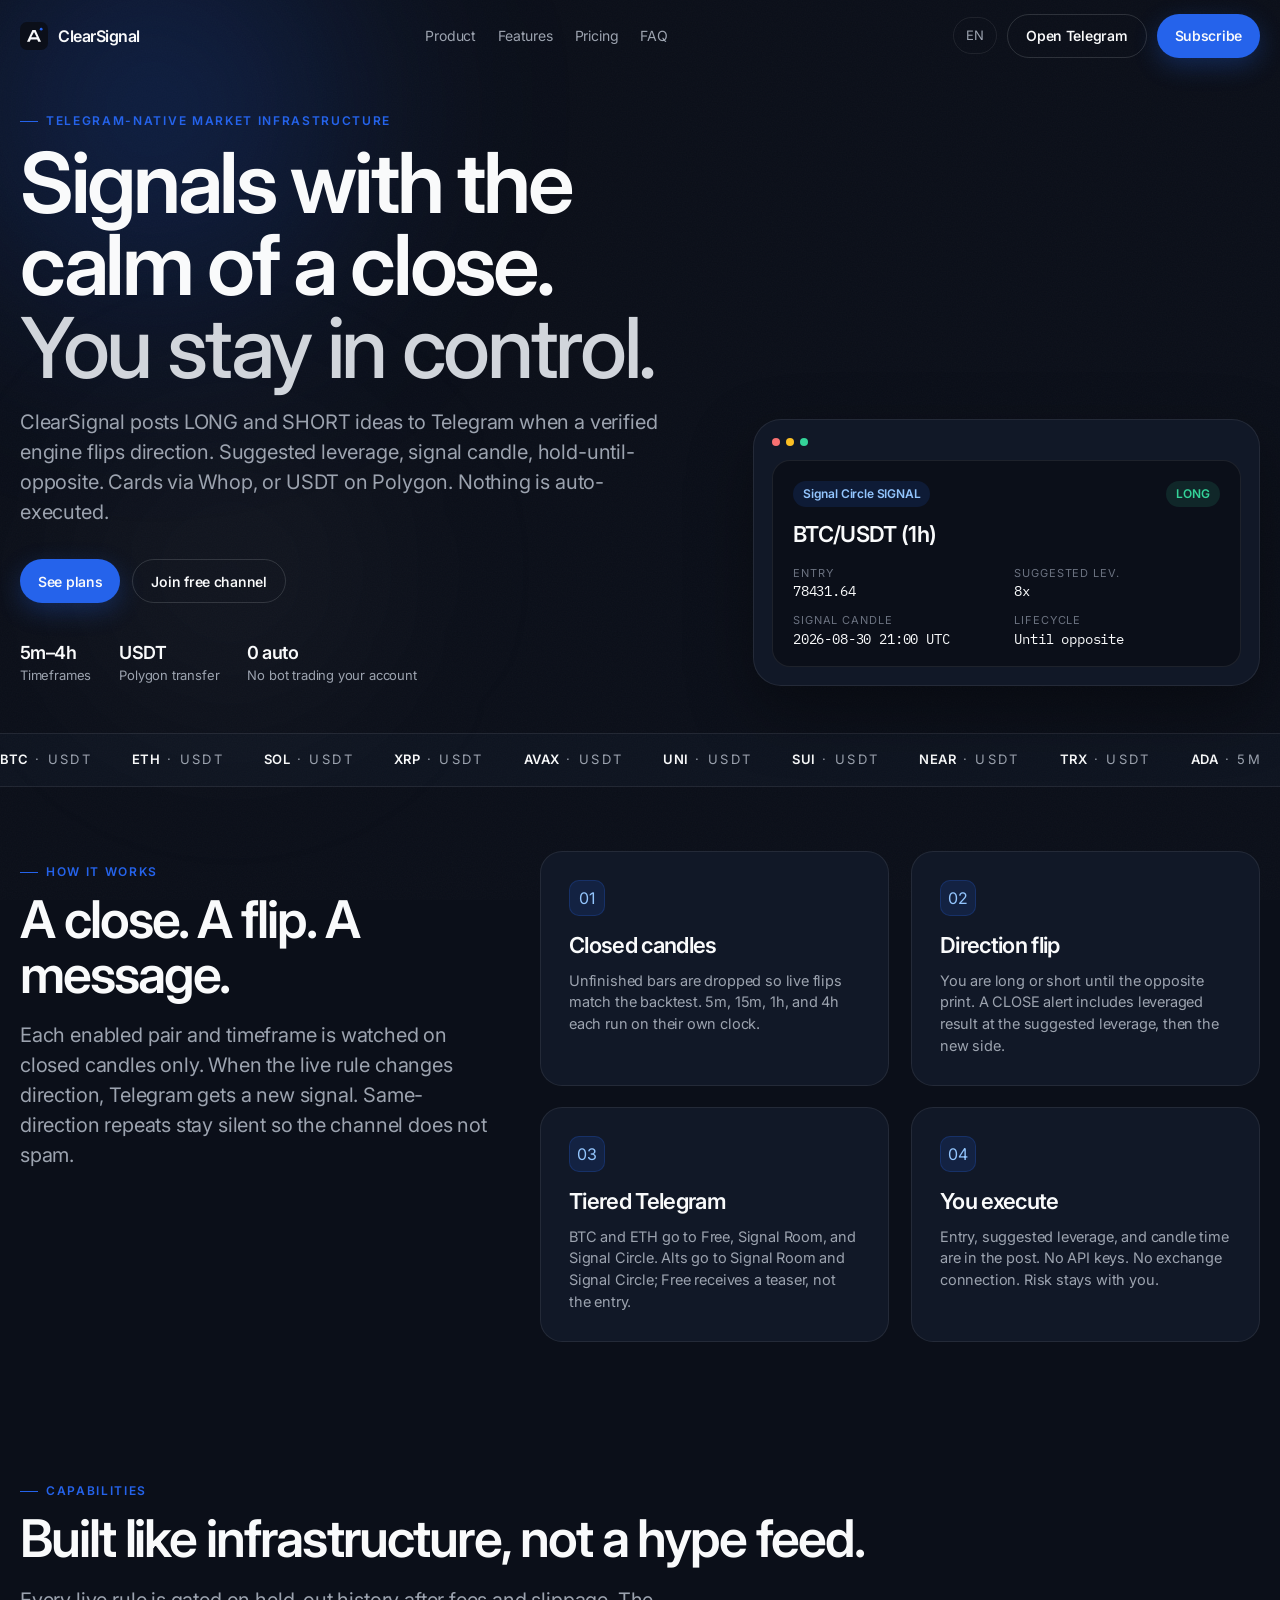
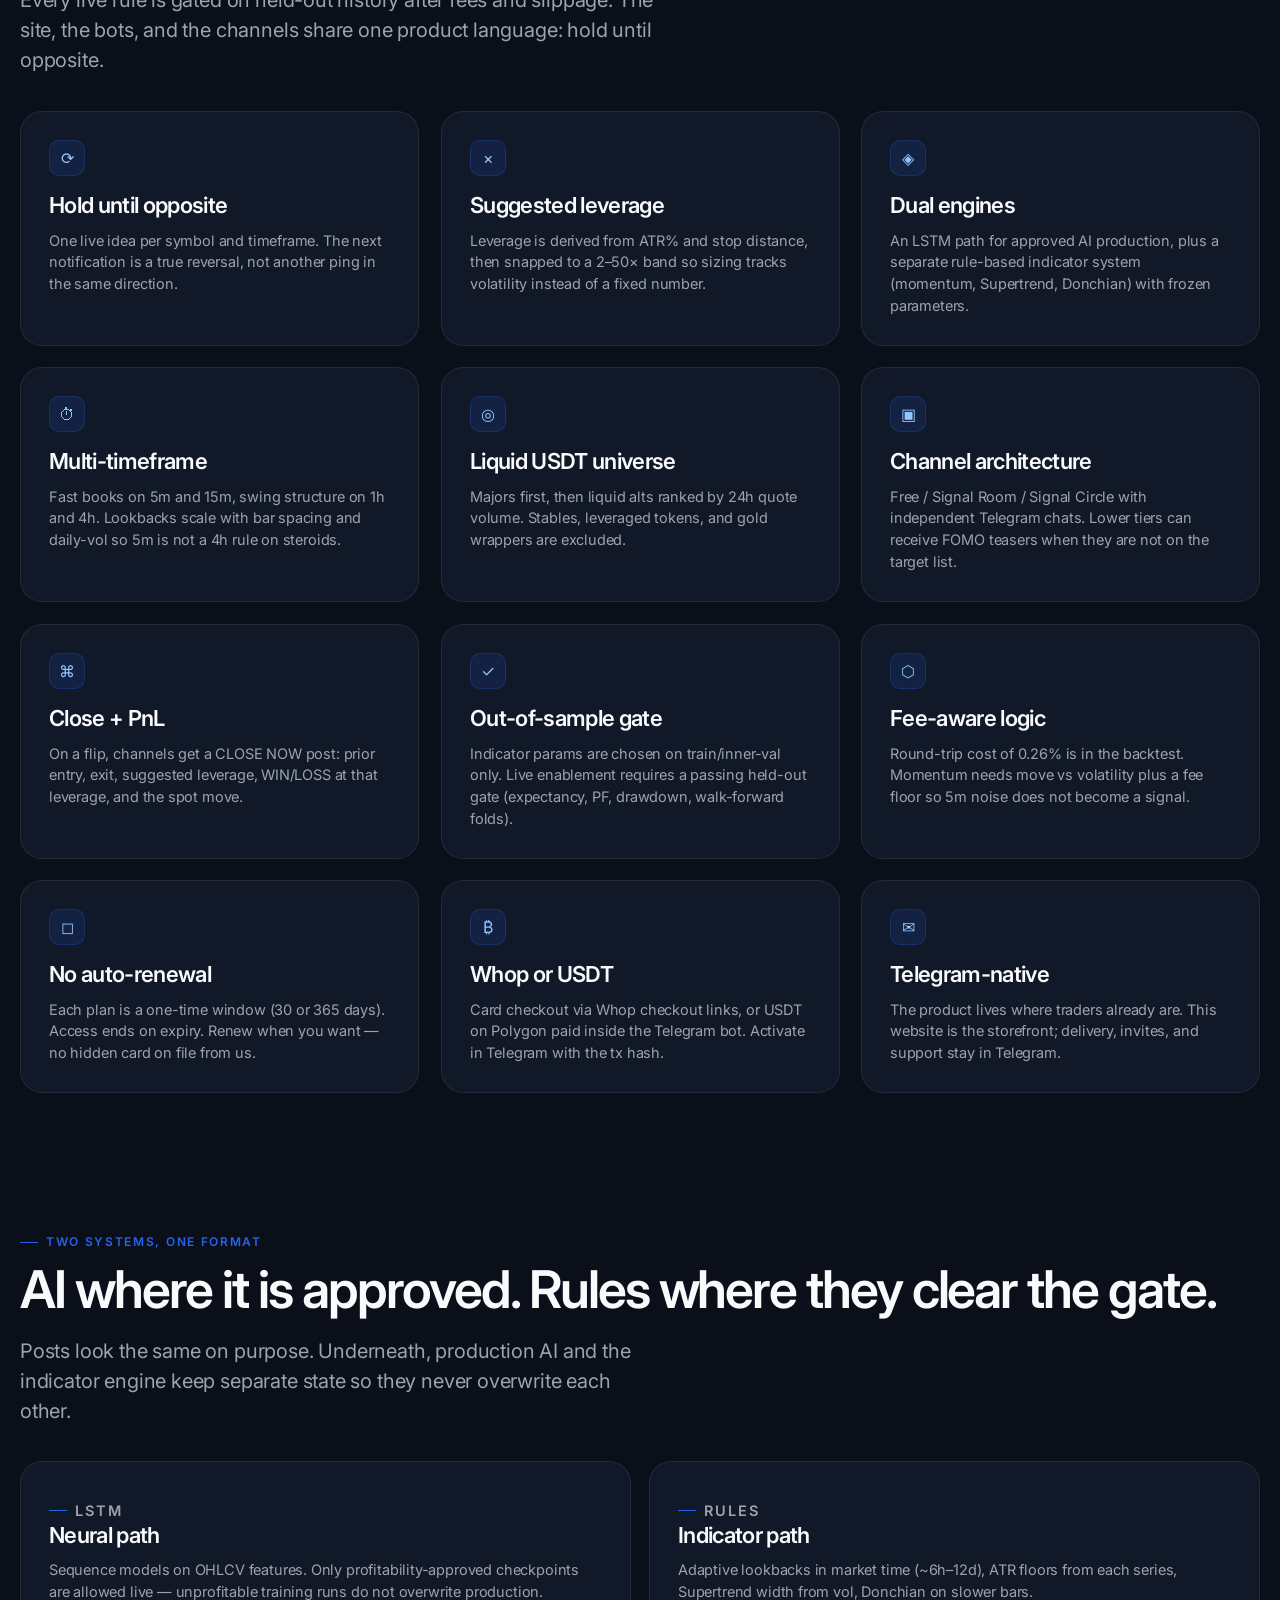
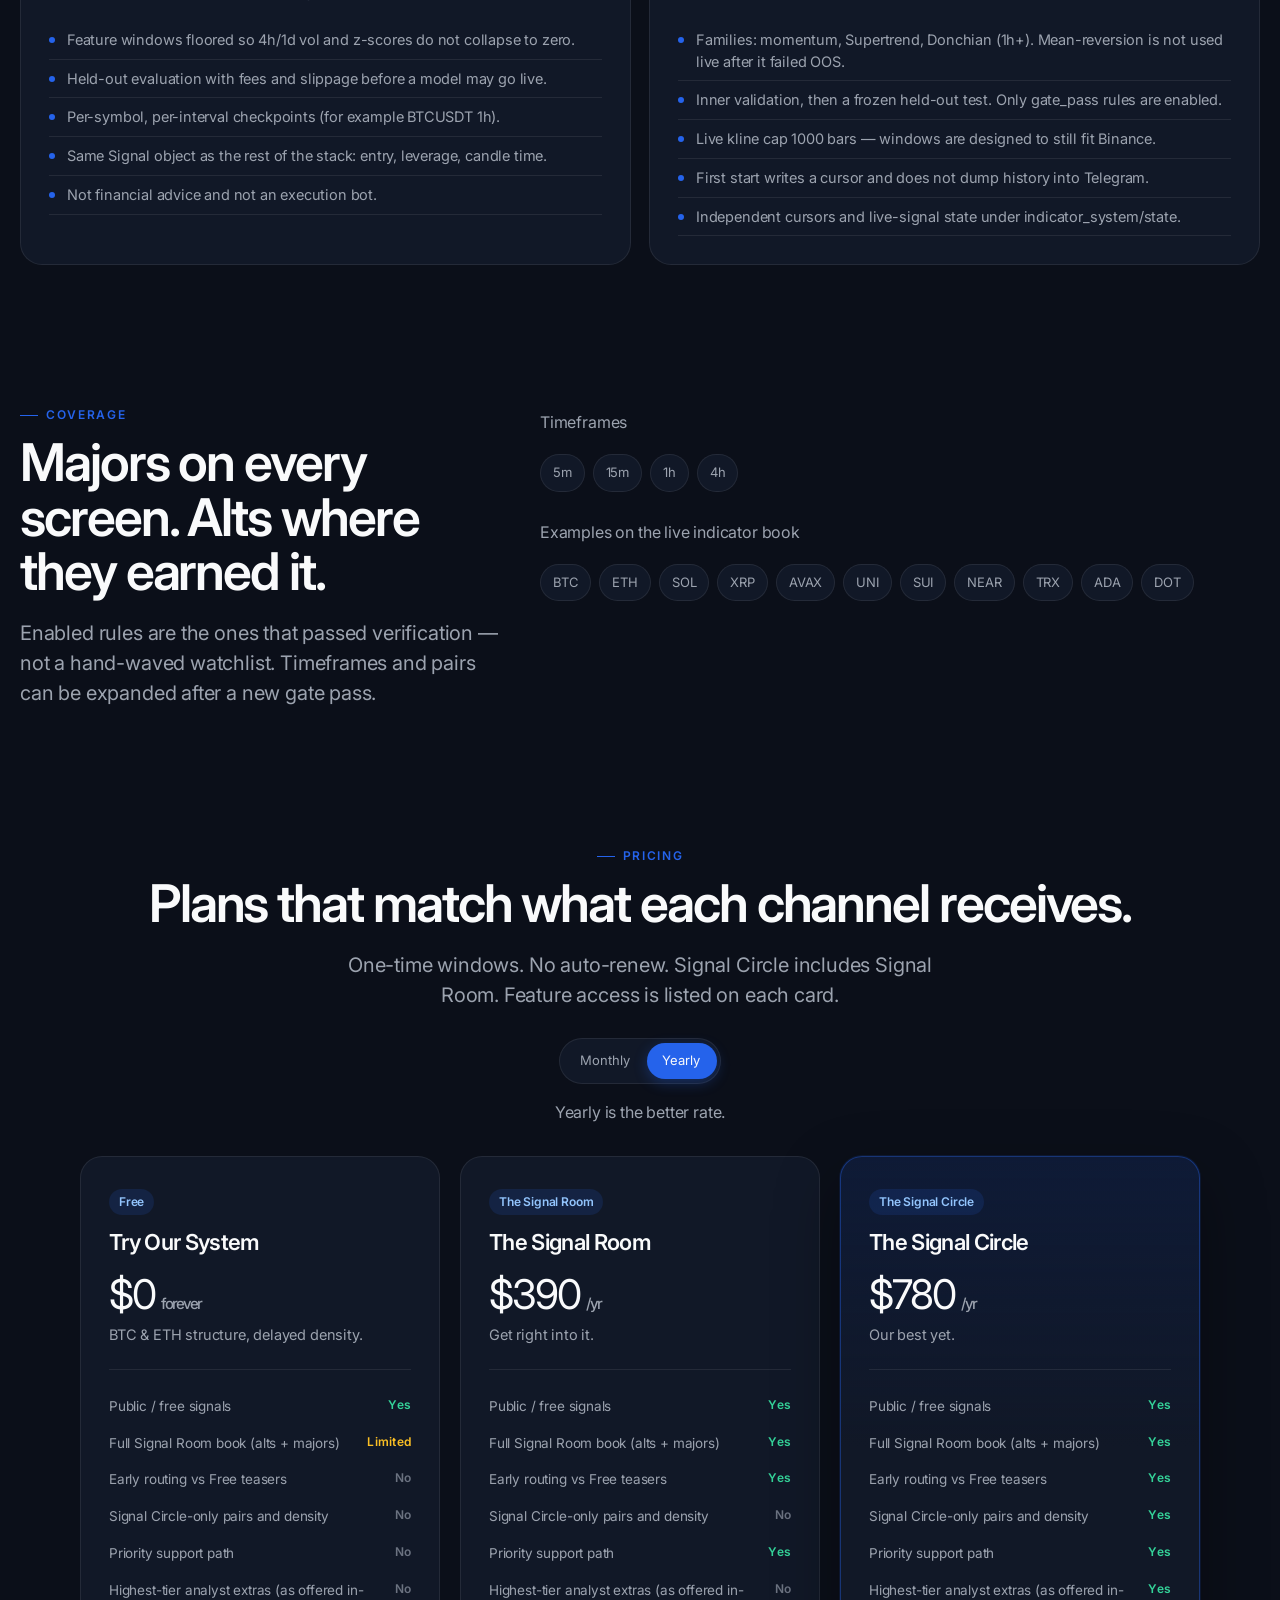
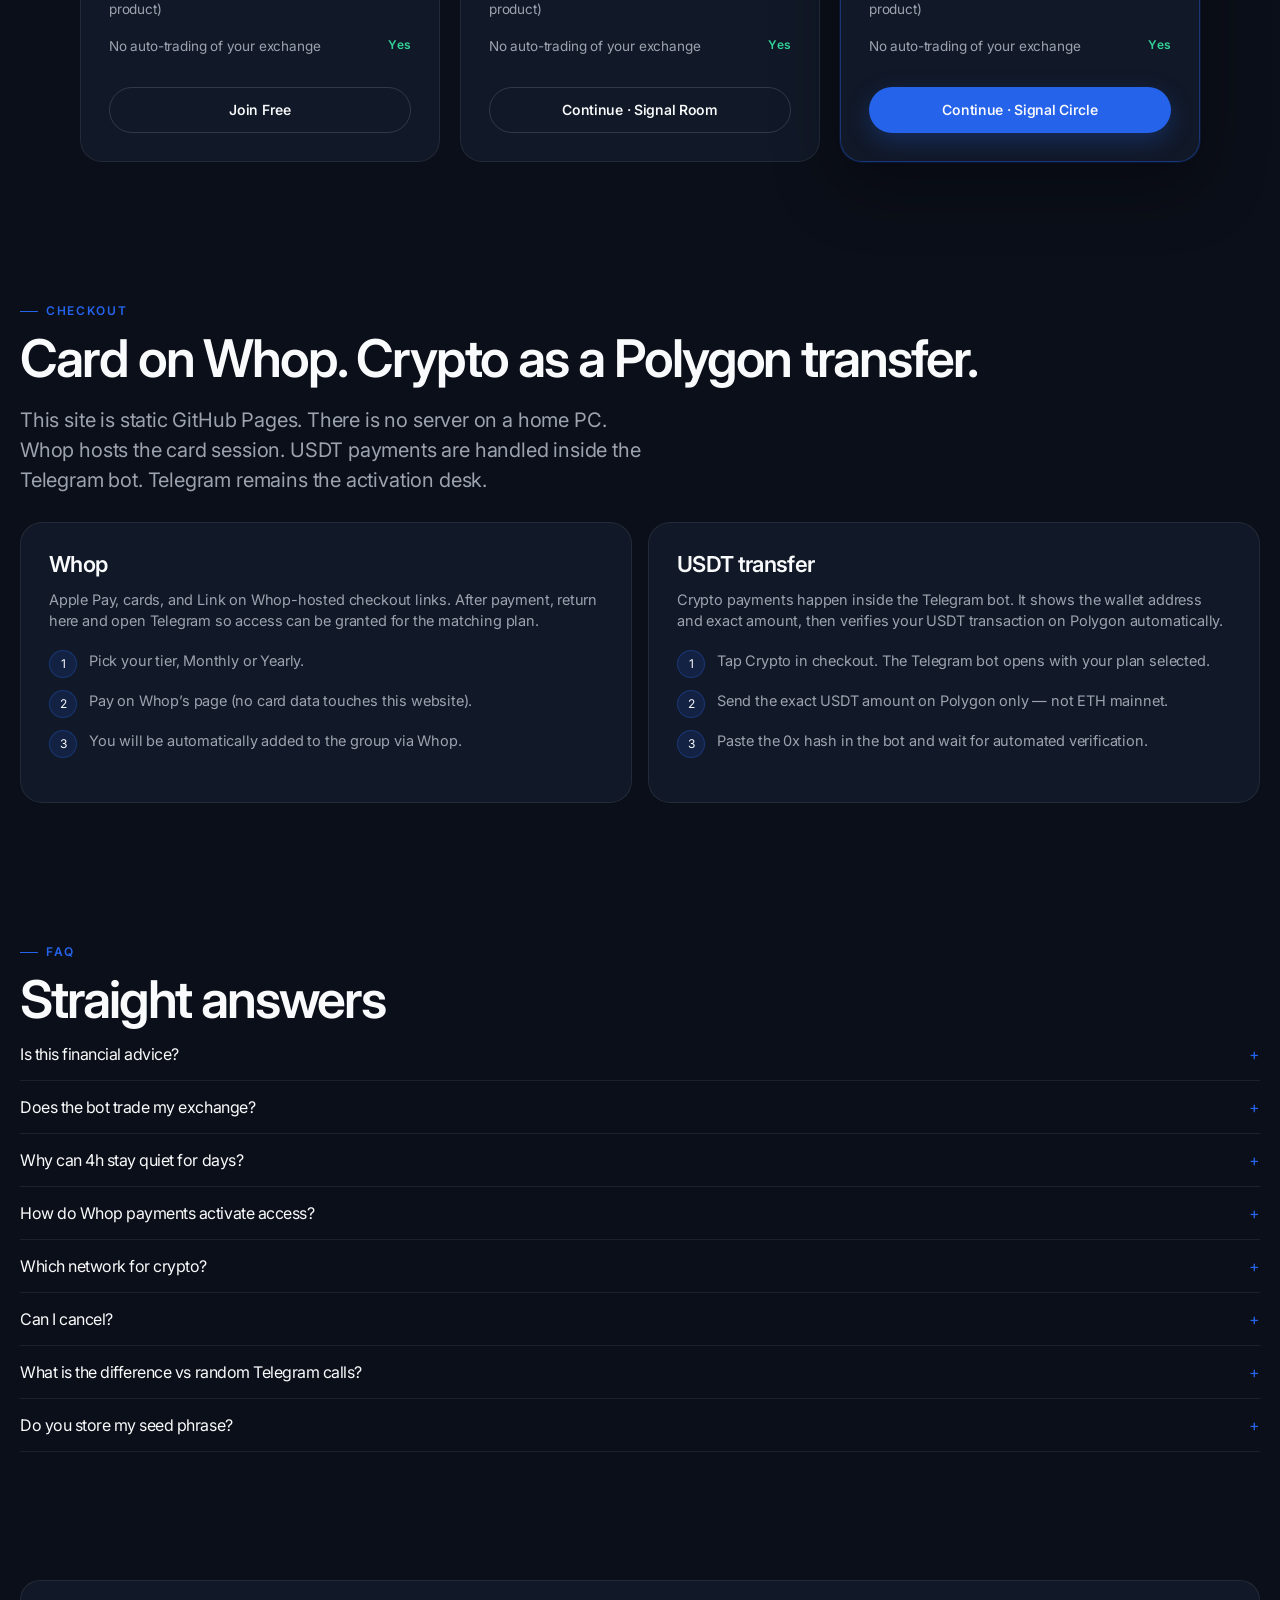
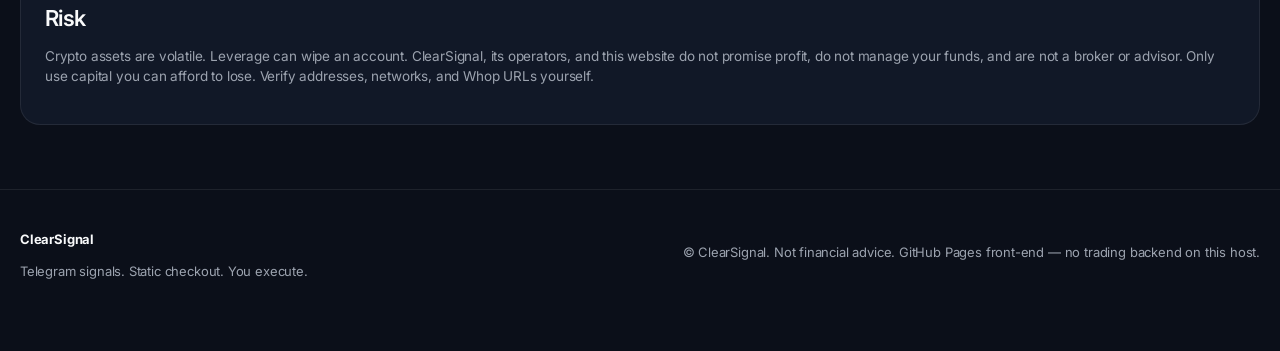
==== commit d30bfdc1: "Update index.html" ====
--- a/index.html
+++ b/index.html
@@ -32,7 +32,7 @@
   <link href="https://fonts.googleapis.com/css2?family=IBM+Plex+Mono:wght@400;500&family=Inter:wght@400;500;600;700&display=swap" rel="stylesheet">
   <link rel="stylesheet" href="assets/css/site.css">
   <script>document.documentElement.classList.add("js");</script>
-  <script type="application/ld+json">{"@context":"https://schema.org","@graph":[{"@type":"Organization","name":"ClearSignal","url":"https://afrexk0.github.io/telegram-crypto-bot/","logo":"https://afrexk0.github.io/telegram-crypto-bot/assets/img/favicon.svg","sameAs":["https://t.me/clearsignal_trading_bot","https://t.me/clearsignal_trading"]},{"@type":"WebSite","name":"ClearSignal","url":"https://afrexk0.github.io/telegram-crypto-bot/","inLanguage":"en","description":"ClearSignal delivers verified crypto signals to Telegram. Dual engines (AI + rules), 5m to 4h, suggested leverage, hold-until-opposite. Pay with Whop or USDT on Polygon. No auto-trading."},{"@type":"SoftwareApplication","name":"ClearSignal","applicationCategory":"FinanceApplication","operatingSystem":"Telegram","offers":[{"@type":"Offer","name":"Signal Room Monthly","price":"39","priceCurrency":"USD"},{"@type":"Offer","name":"Signal Room Yearly","price":"390","priceCurrency":"USD"},{"@type":"Offer","name":"Signal Circle Monthly","price":"78","priceCurrency":"USD"},{"@type":"Offer","name":"Signal Circle Yearly","price":"780","priceCurrency":"USD"}]},{"@type":"FAQPage","mainEntity":[{"@type":"Question","name":"Is this financial advice?","acceptedAnswer":{"@type":"Answer","text":"No. Signals are educational market commentary. You are responsible for fills, risk, and losses. Past results do not predict the future."}},{"@type":"Question","name":"Does the bot trade my exchange?","acceptedAnswer":{"@type":"Answer","text":"No. There is no exchange API, no copy-trading hook, and no withdrawal permission. You place orders yourself."}},{"@type":"Question","name":"Why can 4h stay quiet for days?","acceptedAnswer":{"@type":"Answer","text":"Hold-until-opposite only posts on a direction change. A 4h trend can run many candles without a flip. 15m and 1h print more often when those rules are enabled."}},{"@type":"Question","name":"How do Whop payments activate access?","acceptedAnswer":{"@type":"Answer","text":"Whop checkout links are hosted by Whop. After success you land on a thank-you page and open Telegram. Paste or message the plan you paid so the operator / bot can issue the invite. Links are configured in website/assets/js/config.js — until they are set, use USDT."}},{"@type":"Question","name":"Which network for crypto?","acceptedAnswer":{"@type":"Answer","text":"USDT on Polygon (chain id 137), contract 0xc213…e8f, six decimals. Other chains will not verify. Gas is paid in POL."}},{"@type":"Question","name":"Can I cancel?","acceptedAnswer":{"@type":"Answer","text":"There is no subscription auto-charge. Access lasts 30 days (Monthly) or 365 days (Yearly) from a successful activation, then you simply do not renew."}},{"@type":"Question","name":"What is the difference vs random Telegram calls?","acceptedAnswer":{"@type":"Answer","text":"Indicator rules must pass a held-out profitability gate after modeled fees. Live state is per symbol+timeframe. First start does not replay history into the channel."}},{"@type":"Question","name":"Do you store my seed phrase?","acceptedAnswer":{"@type":"Answer","text":"Never. Wallet connect only requests a USDT transfer. The site never asks for a seed, private key, or exchange password."}}]}]}</script>
+  <script type="application/ld+json">{"@context":"https://schema.org","@graph":[{"@type":"Organization","name":"ClearSignal","url":"https://afrexk0.github.io/telegram-crypto-bot/","logo":"https://afrexk0.github.io/telegram-crypto-bot/assets/img/favicon.svg","sameAs":["https://t.me/clearsignal_trading_bot","https://t.me/clearsignal_trading"]},{"@type":"WebSite","name":"ClearSignal","url":"https://afrexk0.github.io/telegram-crypto-bot/","inLanguage":"en","description":"ClearSignal delivers verified crypto signals to Telegram. Dual engines (AI + rules), 5m to 4h, suggested leverage, hold-until-opposite. Pay with Whop or USDT on Polygon. No auto-trading."},{"@type":"SoftwareApplication","name":"ClearSignal","applicationCategory":"FinanceApplication","operatingSystem":"Telegram","offers":[{"@type":"Offer","name":"Signal Room Monthly","price":"39","priceCurrency":"USD"},{"@type":"Offer","name":"Signal Room Yearly","price":"390","priceCurrency":"USD"},{"@type":"Offer","name":"Signal Circle Monthly","price":"78","priceCurrency":"USD"},{"@type":"Offer","name":"Signal Circle Yearly","price":"780","priceCurrency":"USD"}]},{"@type":"FAQPage","mainEntity":[{"@type":"Question","name":"Is this financial advice?","acceptedAnswer":{"@type":"Answer","text":"No. Signals are educational market commentary. You are responsible for fills, risk, and losses. Past results do not predict the future."}},{"@type":"Question","name":"Does the bot trade my exchange?","acceptedAnswer":{"@type":"Answer","text":"No. There is no exchange API, no copy-trading hook, and no withdrawal permission. You place orders yourself."}},{"@type":"Question","name":"Why can 4h stay quiet for days?","acceptedAnswer":{"@type":"Answer","text":"Hold-until-opposite only posts on a direction change. A 4h trend can run many candles without a flip. 15m and 1h print more often when those rules are enabled."}},{"@type":"Question","name":"How do Whop payments activate access?","acceptedAnswer":{"@type":"Answer","text":"Whop checkout links are hosted by Whop. After success you land on a thank-you page and open Telegram. Paste or message the plan you paid so the operator / bot can issue the invite. Links are configured in website/assets/js/config.js — until they are set, use USDT."}},{"@type":"Question","name":"Which network for crypto?","acceptedAnswer":{"@type":"Answer","text":"USDT on Polygon (chain id 137), contract 0xc213…e8f, six decimals. Other chains will not verify. Gas is paid in POL."}},{"@type":"Question","name":"Can I cancel?","acceptedAnswer":{"@type":"Answer","text":"There is no subscription auto-charge. Access lasts 30 days (Monthly) or 365 days (Yearly) from a successful activation, then you simply do not renew."}},{"@type":"Question","name":"What is the difference vs random Telegram calls?","acceptedAnswer":{"@type":"Answer","text":"Indicator rules must pass a held-out profitability gate after modeled fees. Live state is per symbol+timeframe. First start does not replay history into the channel."}},{"@type":"Question","name":"Do you store my seed phrase?","acceptedAnswer":{"@type":"Answer","text":"Never. This site never connects to your wallet. It never asks for a seed, private key, or exchange password."}}]}]}</script>
 </head>
 <body>
   <a class="skip" href="#main">Skip to content</a>
@@ -152,7 +152,7 @@
           <article class="card reveal"><div class="icon">✓</div><h3>Out-of-sample gate</h3><p>Indicator params are chosen on train/inner-val only. Live enablement requires a passing held-out gate (expectancy, PF, drawdown, walk-forward folds).</p></article>
           <article class="card reveal"><div class="icon">⬡</div><h3>Fee-aware logic</h3><p>Round-trip cost of 0.26% is in the backtest. Momentum needs move vs volatility plus a fee floor so 5m noise does not become a signal.</p></article>
           <article class="card reveal"><div class="icon">◻</div><h3>No auto-renewal</h3><p>Each plan is a one-time window (30 or 365 days). Access ends on expiry. Renew when you want — no hidden card on file from us.</p></article>
-          <article class="card reveal"><div class="icon">₿</div><h3>Whop or USDT</h3><p>Card checkout via Whop checkout links, or an on-chain USDT transfer on Polygon (MetaMask / copy address). Activate in Telegram with the tx hash.</p></article>
+          <article class="card reveal"><div class="icon">₿</div><h3>Whop or USDT</h3><p>Card checkout via Whop checkout links, or USDT on Polygon paid inside the Telegram bot. Activate in Telegram with the tx hash.</p></article>
           <article class="card reveal"><div class="icon">✉</div><h3>Telegram-native</h3><p>The product lives where traders already are. This website is the storefront; delivery, invites, and support stay in Telegram.</p></article>
         </div>
       </div>
@@ -288,7 +288,7 @@
         <div class="reveal">
           <p class="kicker">Checkout</p>
           <h2>Card on Whop. Crypto as a Polygon transfer.</h2>
-          <p class="lede">This site is static GitHub Pages. There is no server on a home PC. Whop hosts the card session. USDT is a normal on-chain transfer to the published wallet. Telegram remains the activation desk.</p>
+          <p class="lede">This site is static GitHub Pages. There is no server on a home PC. Whop hosts the card session. USDT payments are handled inside the Telegram bot. Telegram remains the activation desk.</p>
         </div>
         <div class="pay-methods" style="margin-top:28px">
           <article class="card reveal">
@@ -302,11 +302,11 @@
           </article>
           <article class="card reveal">
             <h3>USDT transfer</h3>
-            <p class="muted">Send the exact USDT amount on Polygon (low fees). Then paste the transaction hash in the Telegram bot — the same verifier that already runs for MetaMask payments.</p>
+            <p class="muted">Crypto payments happen inside the Telegram bot. It shows the wallet address and exact amount, then verifies your USDT transaction on Polygon automatically.</p>
             <ol class="steps">
-              <li>Copy amount and address, or connect a wallet on this page.</li>
-              <li>Confirm the ERC-20 USDT transfer on Polygon only — not ETH mainnet.</li>
-              <li>Open Telegram, paste the 0x hash, wait for automated verification.</li>
+              <li>Tap Crypto in checkout. The Telegram bot opens with your plan selected.</li>
+              <li>Send the exact USDT amount on Polygon only — not ETH mainnet.</li>
+              <li>Paste the 0x hash in the bot and wait for automated verification.</li>
             </ol>
           </article>
         </div>
@@ -349,7 +349,7 @@
         </details>
         <details class="reveal">
           <summary>Do you store my seed phrase?</summary>
-          <div class="faq-body"><div class="faq-body-inner"><p>Never. Wallet connect only requests a USDT transfer. The site never asks for a seed, private key, or exchange password.</p></div></div>
+          <div class="faq-body"><div class="faq-body-inner"><p>Never. This site never connects to your wallet. It never asks for a seed, private key, or exchange password.</p></div></div>
         </details>
       </div>
     </section>
@@ -389,29 +389,17 @@
           <span>→</span>
         </button>
         <button class="pay-opt" id="pay-crypto" type="button">
-          <div><strong>USDT · Polygon transfer</strong><div class="muted">Exact amount, then activate in Telegram</div></div>
+          <div><strong>Crypto · Telegram bot</strong><div class="muted">Pay with USDT inside the bot</div></div>
           <span>→</span>
         </button>
-      </div>
-      <div class="crypto-box" id="crypto-box">
-        <p class="muted">Send the exact amount. Wrong network or amount will not verify.</p>
-        <div class="copy-row"><span class="muted">Network</span><code id="pay-network"></code></div>
-        <div class="copy-row"><span class="muted">Amount</span><code id="pay-amount"></code><button type="button" data-copy="#pay-amount">Copy</button></div>
-        <div class="copy-row"><span class="muted">Address</span><code id="pay-address"></code><button type="button" data-copy="#pay-address">Copy</button></div>
-        <div class="hero-actions" style="margin-top:14px">
-          <button class="btn btn-primary" id="pay-metamask" type="button">Send with wallet</button>
-          <button class="btn btn-ghost" id="pay-telegram" type="button">Open Telegram</button>
-        </div>
-        <p id="pay-hash" hidden class="copy-row"><code></code><a target="_blank" rel="noopener">explorer</a></p>
-        <p class="status" id="pay-status"></p>
       </div>
     </div>
   </div>
   <div id="toast" class="toast" role="status"></div>
 
-  <script>window.CS_I18N = {"pay": {"title": "Checkout", "close": "Close", "sub": "{amount} USDT · {days} days access", "card": "Card · Whop", "cardHint": "Apple Pay, cards, Link", "cardSoon": "Add checkout links in config.js", "crypto": "USDT · Polygon transfer", "cryptoHint": "Exact amount, then activate in Telegram", "exact": "Send the exact amount. Wrong network or amount will not verify.", "network": "Network", "amount": "Amount", "address": "Address", "copy": "Copy", "wallet": "Send with wallet", "telegram": "Open Telegram", "copied": "Copied", "noWhop": "Whop links are not configured yet. Use USDT or open Telegram.", "noWallet": "No injected wallet. Copy the address or install MetaMask.", "connecting": "Connecting wallet…", "confirm": "Confirm the USDT transfer…", "sent": "Sent. Paste this hash in Telegram: ", "rejected": "Transaction cancelled."}, "plans": {"PREMIUM_MONTH": {"name": "Signal Room · Monthly"}, "PREMIUM_YEAR": {"name": "Signal Room · Yearly"}, "ELITE_MONTH": {"name": "Signal Circle · Monthly"}, "ELITE_YEAR": {"name": "Signal Circle · Yearly"}}};</script>
-  <script src="assets/js/config.js"></script>
-  <script src="assets/js/site.js"></script>
-  <script src="assets/js/pay.js"></script>
+  <script>window.CS_I18N = {"pay": {"title": "Checkout", "close": "Close", "sub": "{amount} USDT · {days} days access", "card": "Card · Whop", "cardHint": "Apple Pay, cards, Link", "cardSoon": "Add checkout links in config.js", "crypto": "USDT · Polygon transfer", "cryptoHint": "Exact amount, then activate in Telegram", "exact": "Send the exact amount. Wrong network or amount will not verify.", "network": "Network", "amount": "Amount", "address": "Address", "copy": "Copy", "wallet": "Send with wallet", "telegram": "Open Telegram", "copied": "Copied", "noWhop": "Card checkout for this plan is not available yet. Choose Crypto · Telegram bot instead.", "noWallet": "No injected wallet. Copy the address or install MetaMask.", "connecting": "Connecting wallet…", "confirm": "Confirm the USDT transfer…", "sent": "Sent. Paste this hash in Telegram: ", "rejected": "Transaction cancelled."}, "plans": {"PREMIUM_MONTH": {"name": "Signal Room · Monthly"}, "PREMIUM_YEAR": {"name": "Signal Room · Yearly"}, "ELITE_MONTH": {"name": "Signal Circle · Monthly"}, "ELITE_YEAR": {"name": "Signal Circle · Yearly"}}};</script>
+  <script src="assets/js/config.js?v=3"></script>
+  <script src="assets/js/site.js?v=3"></script>
+  <script src="assets/js/pay.js?v=3"></script>
 </body>
 </html>
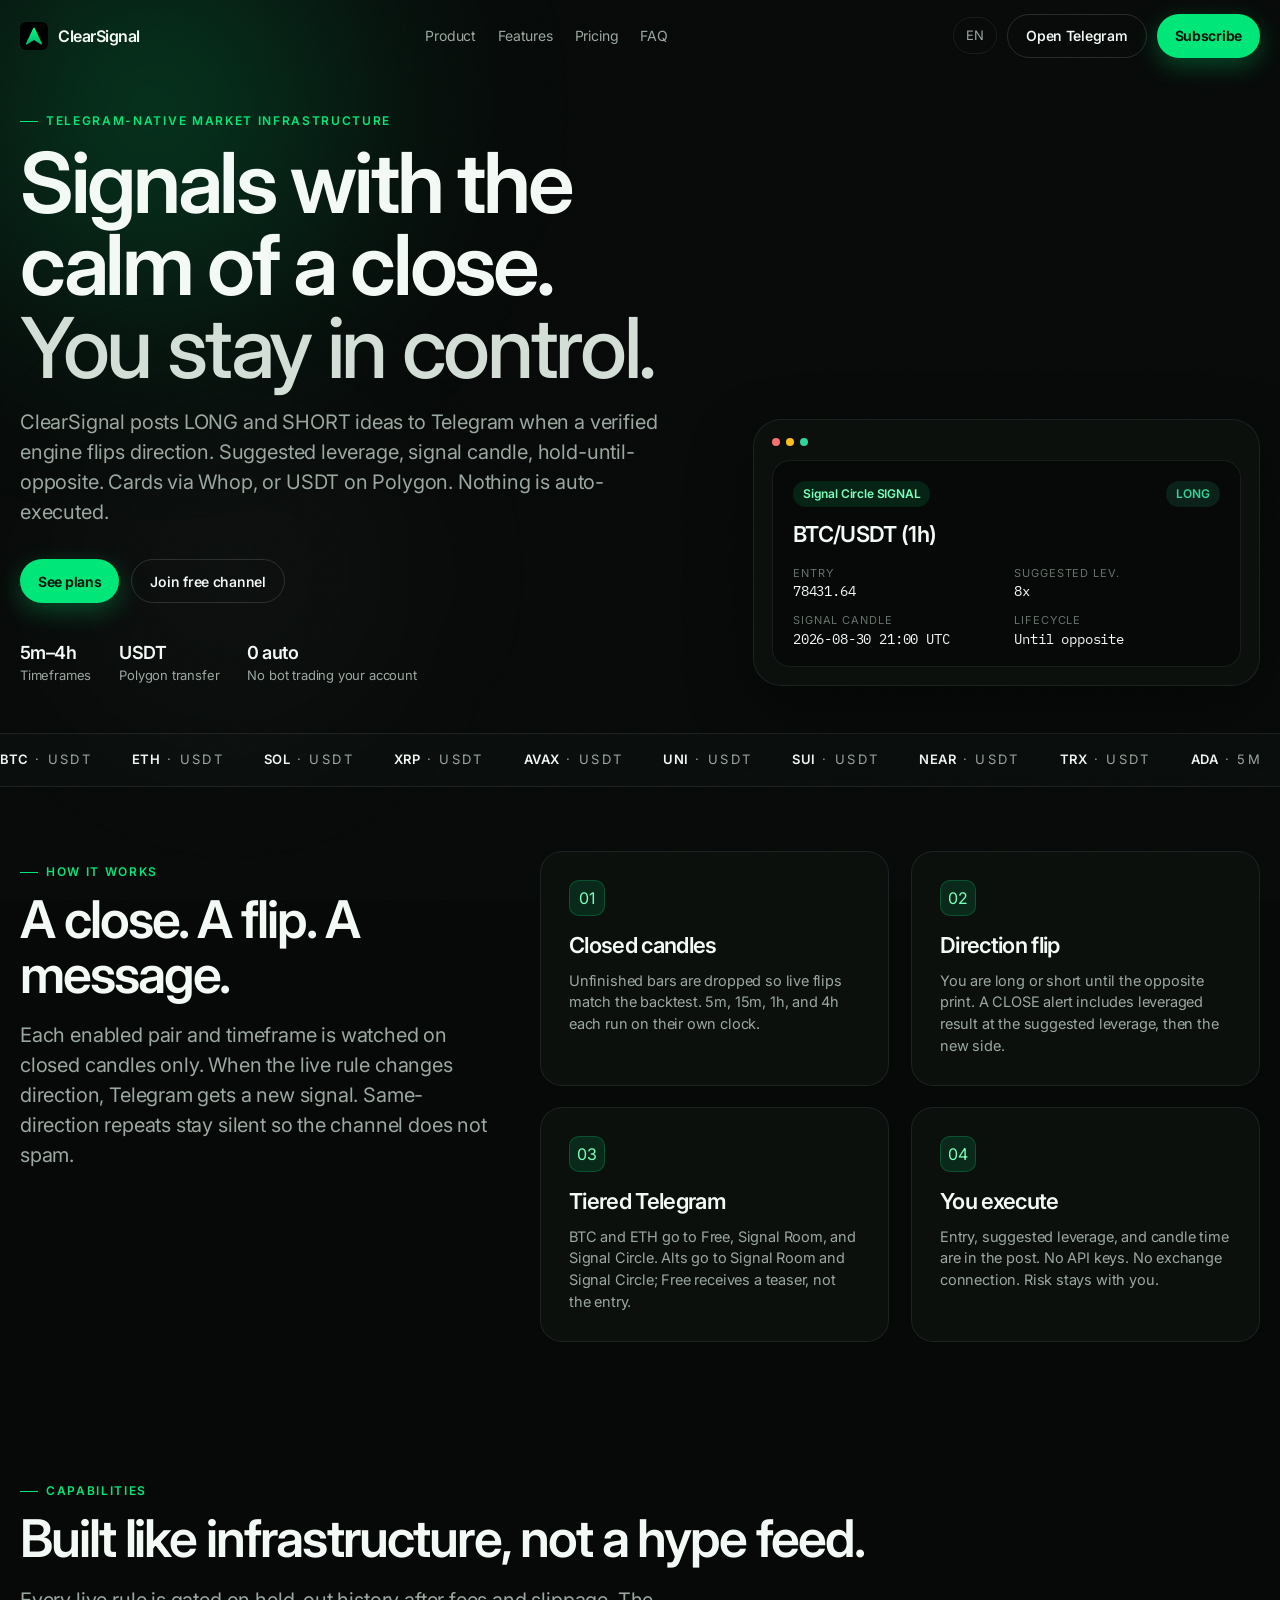
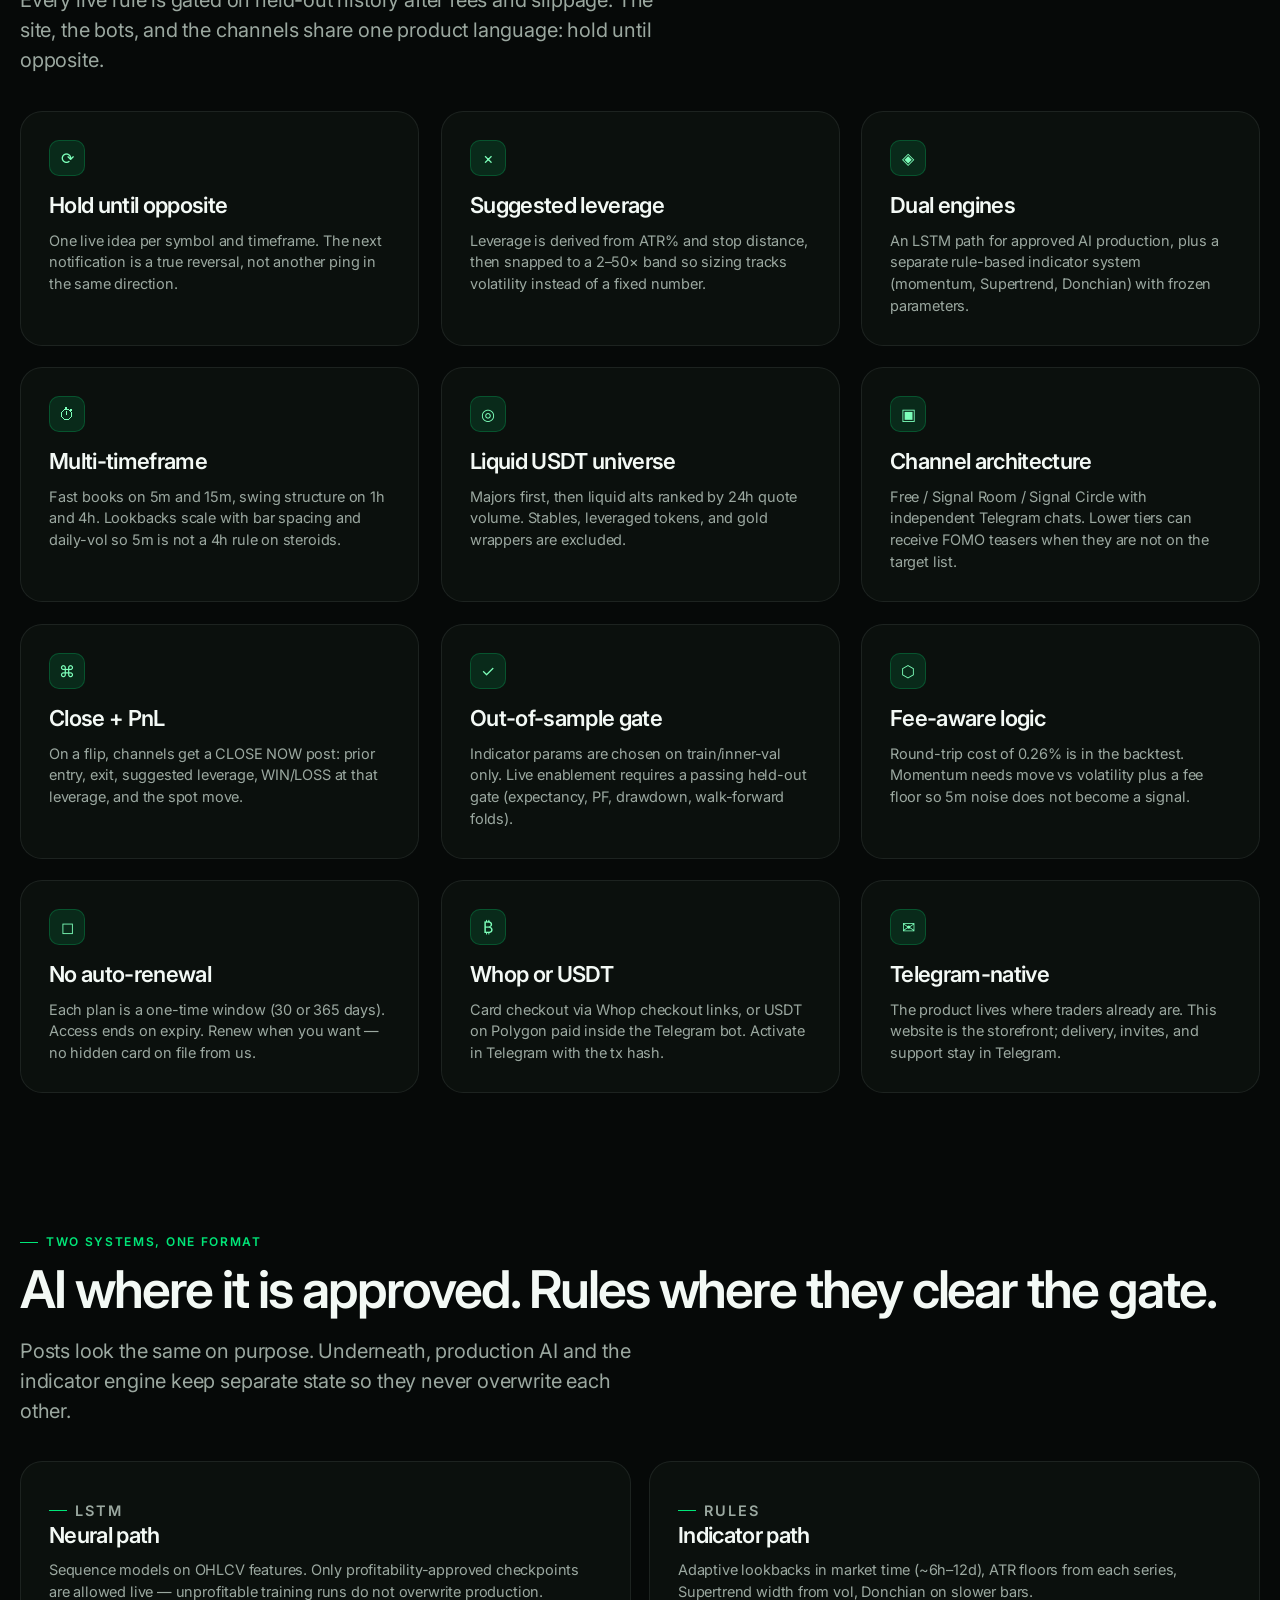
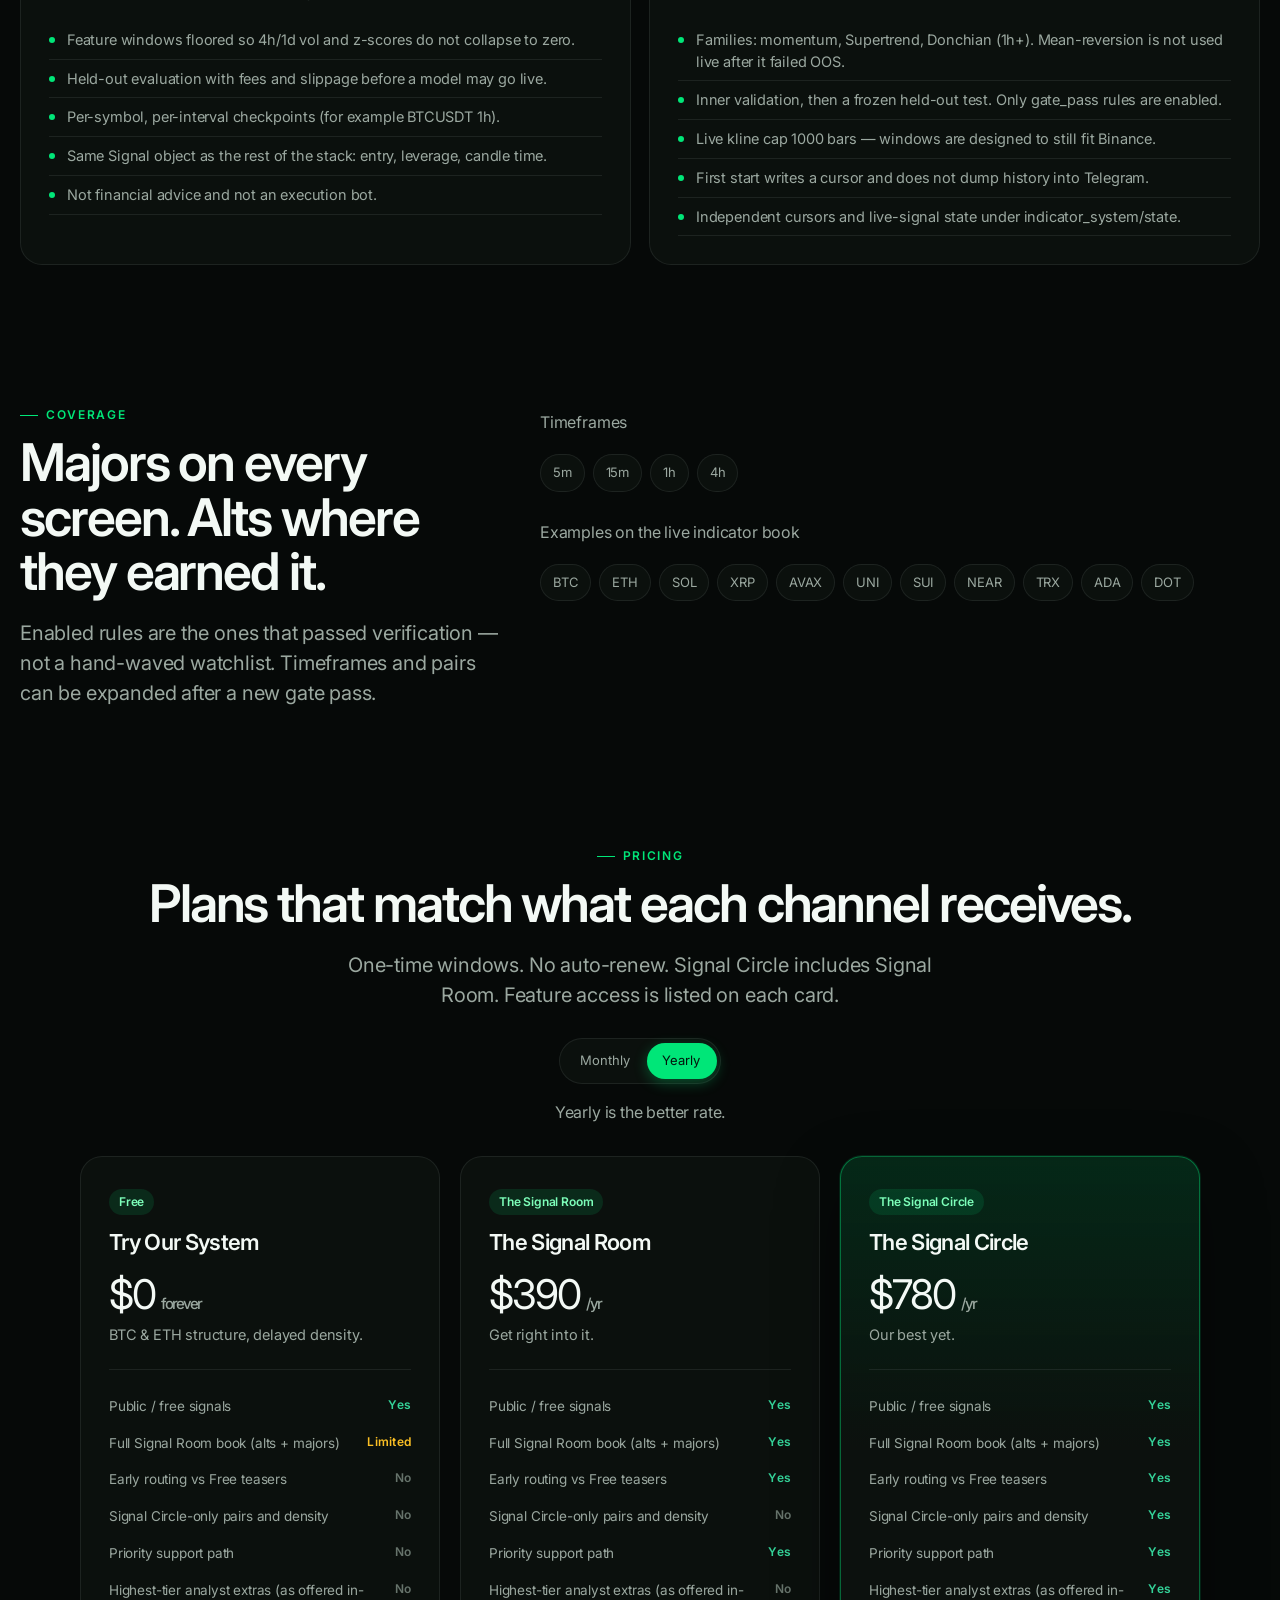
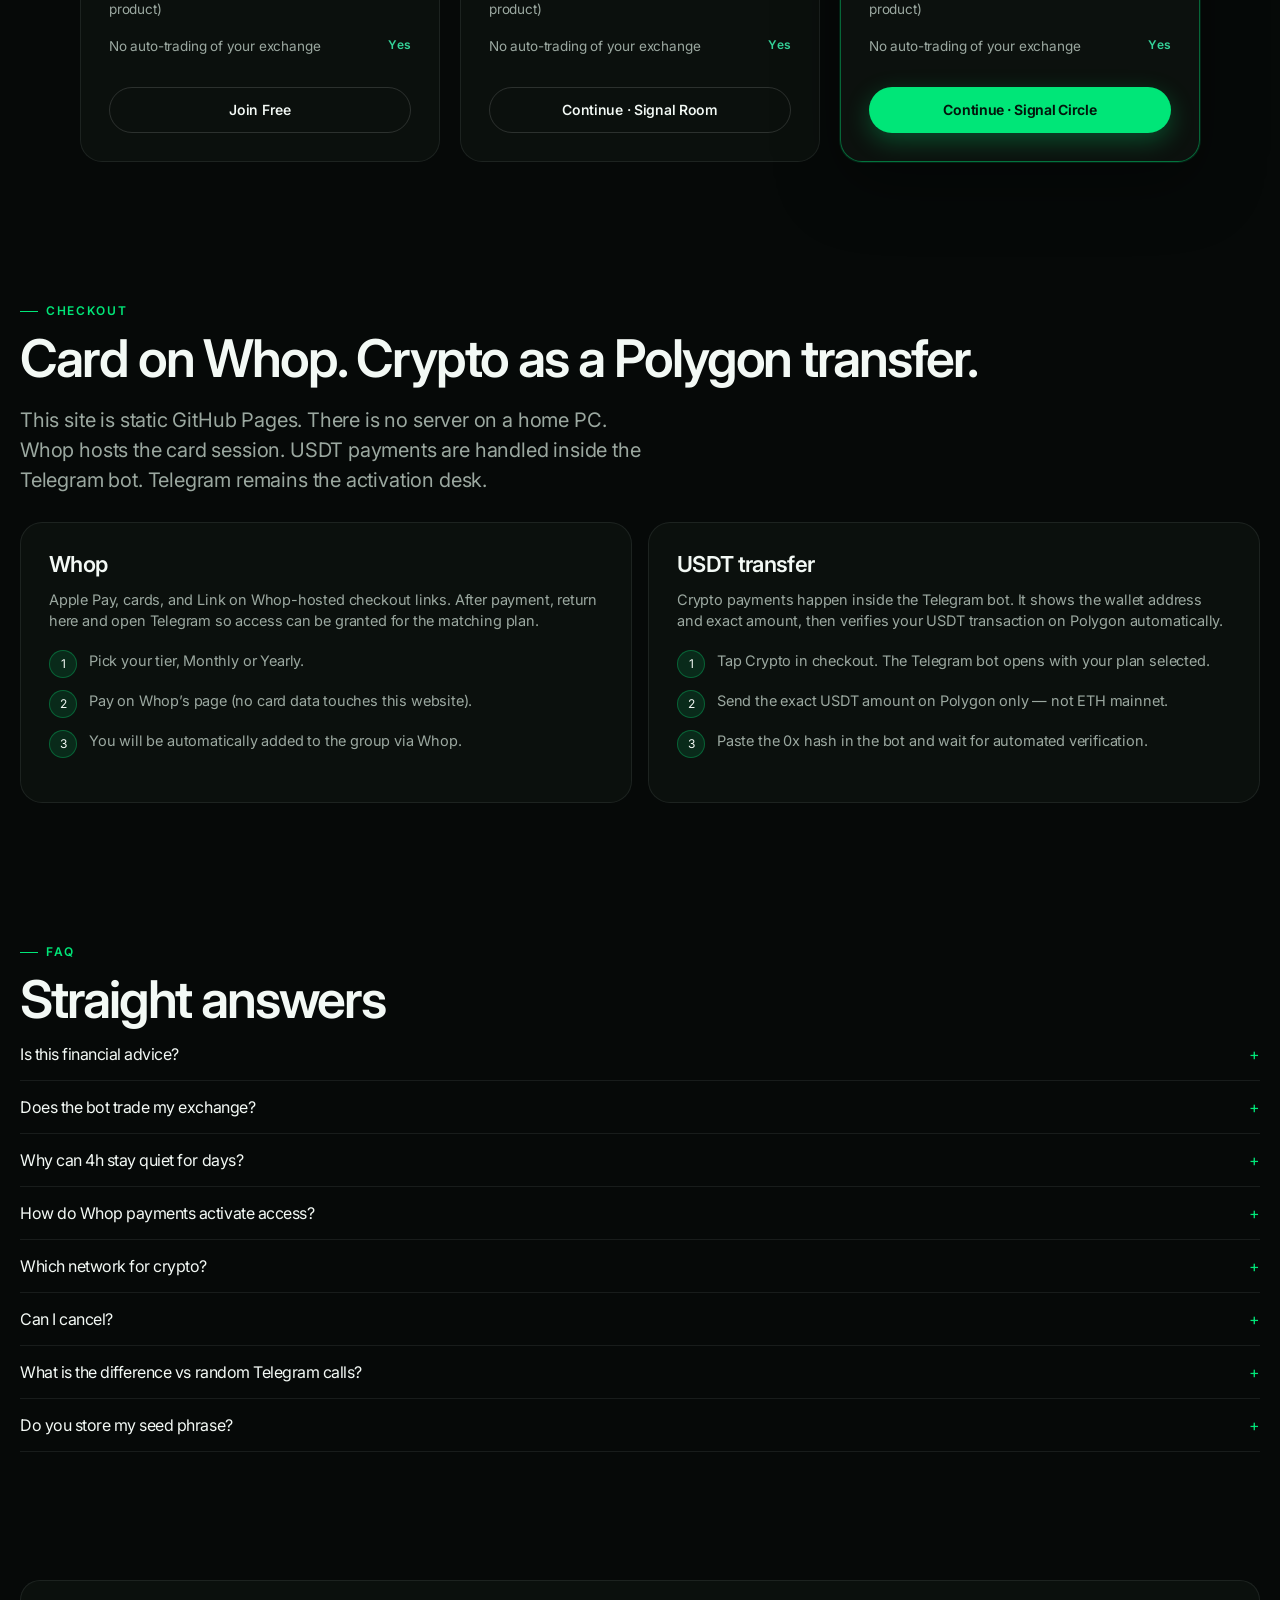
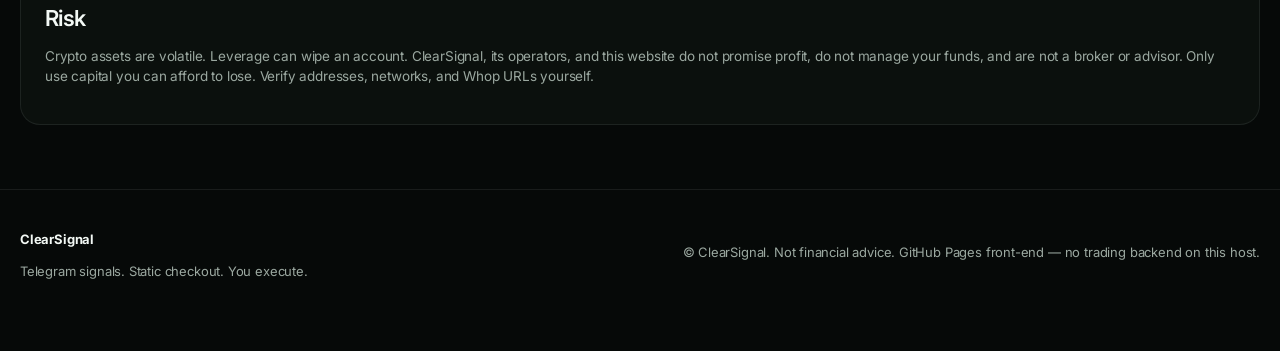
==== commit ae19d8e8: "Update index.html" ====
--- a/index.html
+++ b/index.html
@@ -51,6 +51,7 @@
         <a href="#features">Features</a>
         <a href="#pricing">Pricing</a>
         <a href="#faq">FAQ</a>
+        <a class="nav-mobile-only" href="https://t.me/clearsignal_trading_bot">Open Telegram</a>
       </nav>
       <div class="nav-cta">
         <details class="lang">
--- a/assets/css/site.css
+++ b/assets/css/site.css
@@ -1,16 +1,17 @@
 :root {
-  --bg: #0B0F19;
-  --bg-2: #111827;
-  --elev: #111827;
-  --elev-2: #162032;
-  --text: #F9FAFB;
-  --muted: #9CA3AF;
-  --faint: #6B7280;
-  --line: rgba(249, 250, 251, 0.08);
-  --line-2: rgba(249, 250, 251, 0.14);
-  --accent: #2563EB;
-  --accent-soft: rgba(37, 99, 235, 0.14);
-  --accent-glow: rgba(37, 99, 235, 0.28);
+  --bg: #060908;
+  --bg-2: #0B100D;
+  --elev: #0C110E;
+  --elev-2: #121A15;
+  --text: #F3F9F5;
+  --muted: #9BA8A0;
+  --faint: #66736B;
+  --line: rgba(243, 249, 245, 0.08);
+  --line-2: rgba(243, 249, 245, 0.14);
+  --accent: #00E678;
+  --accent-soft: rgba(0, 230, 120, 0.12);
+  --accent-glow: rgba(0, 230, 120, 0.26);
+  --on-accent: #03140B;
   --good: #34D399;
   --warn: #FBBF24;
   --bad: #F87171;
@@ -66,7 +67,7 @@
 }
 .orb-b {
   width: 36vw; height: 36vw; right: -10%; top: 38%;
-  background: radial-gradient(circle, rgba(249,250,251,.06), transparent 70%);
+  background: radial-gradient(circle, rgba(243,249,245,.05), transparent 70%);
   animation: drift 34s var(--ease) infinite alternate-reverse;
 }
 @keyframes drift {
@@ -107,7 +108,7 @@
   border-bottom: 1px solid transparent;
 }
 .nav.is-on {
-  background: rgba(11, 15, 25, 0.78);
+  background: rgba(6, 9, 8, 0.78);
   backdrop-filter: saturate(140%) blur(18px);
   -webkit-backdrop-filter: saturate(140%) blur(18px);
   border-bottom-color: var(--line);
@@ -162,18 +163,18 @@
 .btn:hover { transform: translateY(-1.5px); }
 .btn:active { transform: translateY(0) scale(0.985); }
 .btn-primary {
-  background: var(--accent); color: var(--text);
-  box-shadow: 0 8px 24px rgba(37, 99, 235, 0.28);
+  background: var(--accent); color: var(--on-accent); font-weight: 650;
+  box-shadow: 0 8px 24px rgba(0, 230, 120, 0.28);
 }
 .btn-primary:hover {
-  background: #1D4ED8;
-  box-shadow: 0 12px 28px rgba(37, 99, 235, 0.38);
+  background: #04FA7D;
+  box-shadow: 0 12px 34px rgba(0, 230, 120, 0.5);
 }
 .btn-ghost {
   border: 1px solid var(--line-2); color: var(--text); background: transparent;
 }
 .btn-ghost:hover {
-  border-color: rgba(37, 99, 235, 0.45);
+  border-color: rgba(0, 230, 120, 0.45);
   background: var(--accent-soft);
 }
 .btn-wide { width: 100%; height: 48px; }
@@ -182,7 +183,7 @@
 .hero-grid { display: grid; grid-template-columns: 1.15fr 0.85fr; gap: 48px; align-items: end; }
 .hero h1 span {
   display: block;
-  color: #D1D5DB;
+  color: #D3DED7;
   font-weight: 500;
 }
 .hero-actions { display: flex; flex-wrap: wrap; gap: 12px; margin-top: 32px; }
@@ -202,7 +203,7 @@
   50% { transform: perspective(1200px) rotateX(5deg) rotateY(-8deg) translateY(-8px); }
 }
 .device-bar { display: flex; gap: 6px; margin-bottom: 14px; }
-.device-bar i { width: 8px; height: 8px; border-radius: 50%; background: #374151; display: block; }
+.device-bar i { width: 8px; height: 8px; border-radius: 50%; background: #26302A; display: block; }
 .device-bar i:first-child { background: #F87171; }
 .device-bar i:nth-child(2) { background: #FBBF24; }
 .device-bar i:nth-child(3) { background: #34D399; }
@@ -217,8 +218,8 @@
 }
 .pill-long { background: rgba(52, 211, 153, .12); color: var(--good); }
 .pill-short { background: rgba(248, 113, 113, .12); color: var(--bad); }
-.pill-dim { background: var(--accent-soft); color: #93C5FD; }
-.pill-elite { background: var(--accent-soft); color: #93C5FD; }
+.pill-dim { background: var(--accent-soft); color: #7DFFBA; }
+.pill-elite { background: var(--accent-soft); color: #7DFFBA; }
 .signal h3 { margin-top: 14px; }
 .signal dl { display: grid; grid-template-columns: 1fr 1fr; gap: 10px 16px; margin: 16px 0 0; }
 .signal dt { color: var(--faint); font-size: 11px; text-transform: uppercase; letter-spacing: .08em; }
@@ -226,7 +227,7 @@
 
 .marquee-wrap {
   border-block: 1px solid var(--line);
-  background: rgba(17, 24, 39, 0.55);
+  background: rgba(12, 17, 14, 0.55);
   overflow: hidden; padding: 16px 0;
 }
 .marquee { display: flex; gap: 40px; width: max-content; animation: slide 36s linear infinite; }
@@ -248,7 +249,7 @@
 }
 .card:hover {
   transform: translateY(-6px);
-  border-color: rgba(37, 99, 235, 0.32);
+  border-color: rgba(0, 230, 120, 0.32);
   box-shadow: 0 20px 48px rgba(0, 0, 0, 0.28);
 }
 .card p { color: var(--muted); margin: 10px 0 0; font-size: 14.5px; }
@@ -256,11 +257,11 @@
   width: 36px; height: 36px; border-radius: 10px;
   display: grid; place-items: center;
   background: var(--accent-soft);
-  border: 1px solid rgba(37, 99, 235, 0.22);
-  margin-bottom: 16px; font-size: 16px; color: #93C5FD;
+  border: 1px solid rgba(0, 230, 120, 0.22);
+  margin-bottom: 16px; font-size: 16px; color: #7DFFBA;
   transition: transform 0.45s var(--ease-out), background 0.35s var(--ease);
 }
-.card:hover .icon { transform: scale(1.05); background: rgba(37, 99, 235, 0.2); }
+.card:hover .icon { transform: scale(1.05); background: rgba(0, 230, 120, 0.2); }
 
 .engines { display: grid; grid-template-columns: 1fr 1fr; gap: 18px; }
 .engine { padding: 28px; min-height: 0; }
@@ -278,7 +279,7 @@
   transition: border-color 0.35s var(--ease), color 0.35s var(--ease), transform 0.4s var(--ease-out);
 }
 .chip:hover {
-  border-color: rgba(37, 99, 235, 0.4);
+  border-color: rgba(0, 230, 120, 0.4);
   color: var(--text);
   transform: translateY(-1px);
 }
@@ -317,7 +318,7 @@
   height: calc(100% - 8px);
   border-radius: 999px;
   background: var(--accent);
-  box-shadow: 0 4px 14px rgba(37, 99, 235, 0.3);
+  box-shadow: 0 4px 14px rgba(0, 230, 120, 0.3);
   transition: transform 0.45s var(--ease-out), width 0.45s var(--ease-out);
   z-index: 0;
   pointer-events: none;
@@ -333,7 +334,7 @@
   transition: color 0.35s var(--ease);
 }
 .billing button.is-on {
-  color: var(--text);
+  color: var(--on-accent);
   background: transparent;
   box-shadow: none;
 }
@@ -372,9 +373,9 @@
   border-radius: 22px;
 }
 .price.featured {
-  background: linear-gradient(180deg, rgba(37, 99, 235, 0.14), #111827 48%);
-  border-color: rgba(37, 99, 235, 0.4);
-  box-shadow: 0 0 0 1px rgba(37, 99, 235, 0.12), var(--shadow);
+  background: linear-gradient(180deg, rgba(0, 230, 120, 0.14), #0C110E 48%);
+  border-color: rgba(0, 230, 120, 0.4);
+  box-shadow: 0 0 0 1px rgba(0, 230, 120, 0.12), var(--shadow);
 }
 .price > .pill { align-self: flex-start; margin-bottom: 14px; }
 .price h3 { font-size: 22px; margin: 0; letter-spacing: -0.03em; }
@@ -472,7 +473,7 @@
 .steps li::before {
   content: counter(s); width: 28px; height: 28px; border-radius: 50%;
   display: grid; place-items: center; font-size: 12px; color: var(--text);
-  border: 1px solid rgba(37, 99, 235, 0.3); background: var(--accent-soft);
+  border: 1px solid rgba(0, 230, 120, 0.3); background: var(--accent-soft);
 }
 
 .faq details.reveal {
@@ -502,7 +503,7 @@
   padding: 14px 0;
   transition: color 0.3s var(--ease);
 }
-.faq summary:hover { color: #93C5FD; }
+.faq summary:hover { color: #7DFFBA; }
 .faq summary::-webkit-details-marker { display: none; }
 .faq summary::after {
   content: "+";
@@ -593,7 +594,7 @@
 .modal[hidden] { display: none; }
 .modal {
   position: fixed; inset: 0; z-index: 70;
-  background: rgba(11, 15, 25, 0.72); backdrop-filter: blur(12px);
+  background: rgba(6, 9, 8, 0.72); backdrop-filter: blur(12px);
   -webkit-backdrop-filter: blur(12px);
   display: grid; place-items: center; padding: 24px;
   animation: veilIn 0.35s var(--ease);
@@ -614,7 +615,7 @@
   width: 36px; height: 36px; border-radius: 50%; border: 1px solid var(--line);
   transition: background 0.3s var(--ease), border-color 0.3s var(--ease);
 }
-.close:hover { background: var(--accent-soft); border-color: rgba(37, 99, 235, 0.4); }
+.close:hover { background: var(--accent-soft); border-color: rgba(0, 230, 120, 0.4); }
 .pay-grid { display: grid; gap: 10px; margin-top: 18px; }
 .pay-opt {
   text-align: left; border: 1px solid var(--line); border-radius: 16px; padding: 14px 16px;
@@ -622,7 +623,7 @@
   transition: border-color 0.35s var(--ease), background 0.35s var(--ease), transform 0.35s var(--ease-out);
 }
 .pay-opt:hover, .pay-opt.is-on {
-  border-color: rgba(37, 99, 235, 0.55);
+  border-color: rgba(0, 230, 120, 0.55);
   background: var(--accent-soft);
   transform: translateY(-1px);
 }
@@ -635,7 +636,7 @@
 }
 .copy-row code { flex: 1; overflow: auto; white-space: nowrap; font-size: 12px; color: var(--text); }
 .copy-row button { font-size: 12px; color: var(--accent); transition: color 0.25s var(--ease); }
-.copy-row button:hover { color: #60A5FA; }
+.copy-row button:hover { color: #4DFFA0; }
 .status { margin-top: 12px; font-size: 13px; color: var(--muted); min-height: 1.4em; }
 .status.ok { color: var(--good); }
 .status.err { color: var(--bad); }
@@ -677,3 +678,52 @@
   .faq-body { grid-template-rows: 1fr; }
   .device { transform: none; }
 }
+
+/* ——— Mobile: nav + hero ——— */
+.nav-links .nav-mobile-only { display: none; }
+.brand { white-space: nowrap; min-width: 0; }
+
+@media (max-width: 960px) {
+  .nav-links.open {
+    background: rgba(6, 9, 8, 0.97);
+    -webkit-backdrop-filter: blur(18px); backdrop-filter: blur(18px);
+    gap: 0;
+  }
+  .nav-links.open a {
+    padding: 14px 4px; font-size: 16px; color: var(--text);
+    border-bottom: 1px solid var(--line);
+  }
+  .nav-links.open a:last-child { border-bottom: 0; }
+}
+
+@media (max-width: 720px) {
+  :root { --nav-h: 64px; }
+  .nav-inner { width: calc(100% - 32px); gap: 10px; }
+  .brand { font-size: 17px; gap: 8px; }
+  .brand img { width: 26px; height: 26px; }
+  .nav-cta { gap: 8px; margin-left: auto; }
+  .nav-cta .btn-ghost { display: none; }
+  .nav-cta .btn { height: 38px; padding: 0 14px; font-size: 13px; white-space: nowrap; }
+  .lang summary { height: 38px; padding: 0 12px; display: inline-flex; align-items: center; font-size: 13px; }
+  .menu-btn { width: 38px; height: 38px; flex: none; }
+  .nav-links.open .nav-mobile-only { display: block; color: var(--accent); }
+}
+
+@media (max-width: 600px) {
+  .wrap { width: calc(100% - 32px); }
+  .section { padding: 40px 0; }
+  .hero { padding: 16px 0 32px; }
+  .hero-grid { gap: 32px; }
+  .kicker { font-size: 11px; letter-spacing: 0.14em; }
+  h1 { font-size: clamp(36px, 11vw, 48px); line-height: 1.02; }
+  .lede { font-size: 16px; margin-top: 14px; }
+  .hero-actions { gap: 10px; margin-top: 24px; }
+  .hero-actions .btn { flex: 1 1 140px; }
+  .hero-meta {
+    display: grid; grid-template-columns: repeat(3, 1fr); gap: 14px;
+    margin-top: 28px; font-size: 12px;
+  }
+  .hero-meta strong { font-size: 16px; }
+  .device { padding: 14px; border-radius: 22px; }
+  .signal dd { font-size: 13px; }
+}
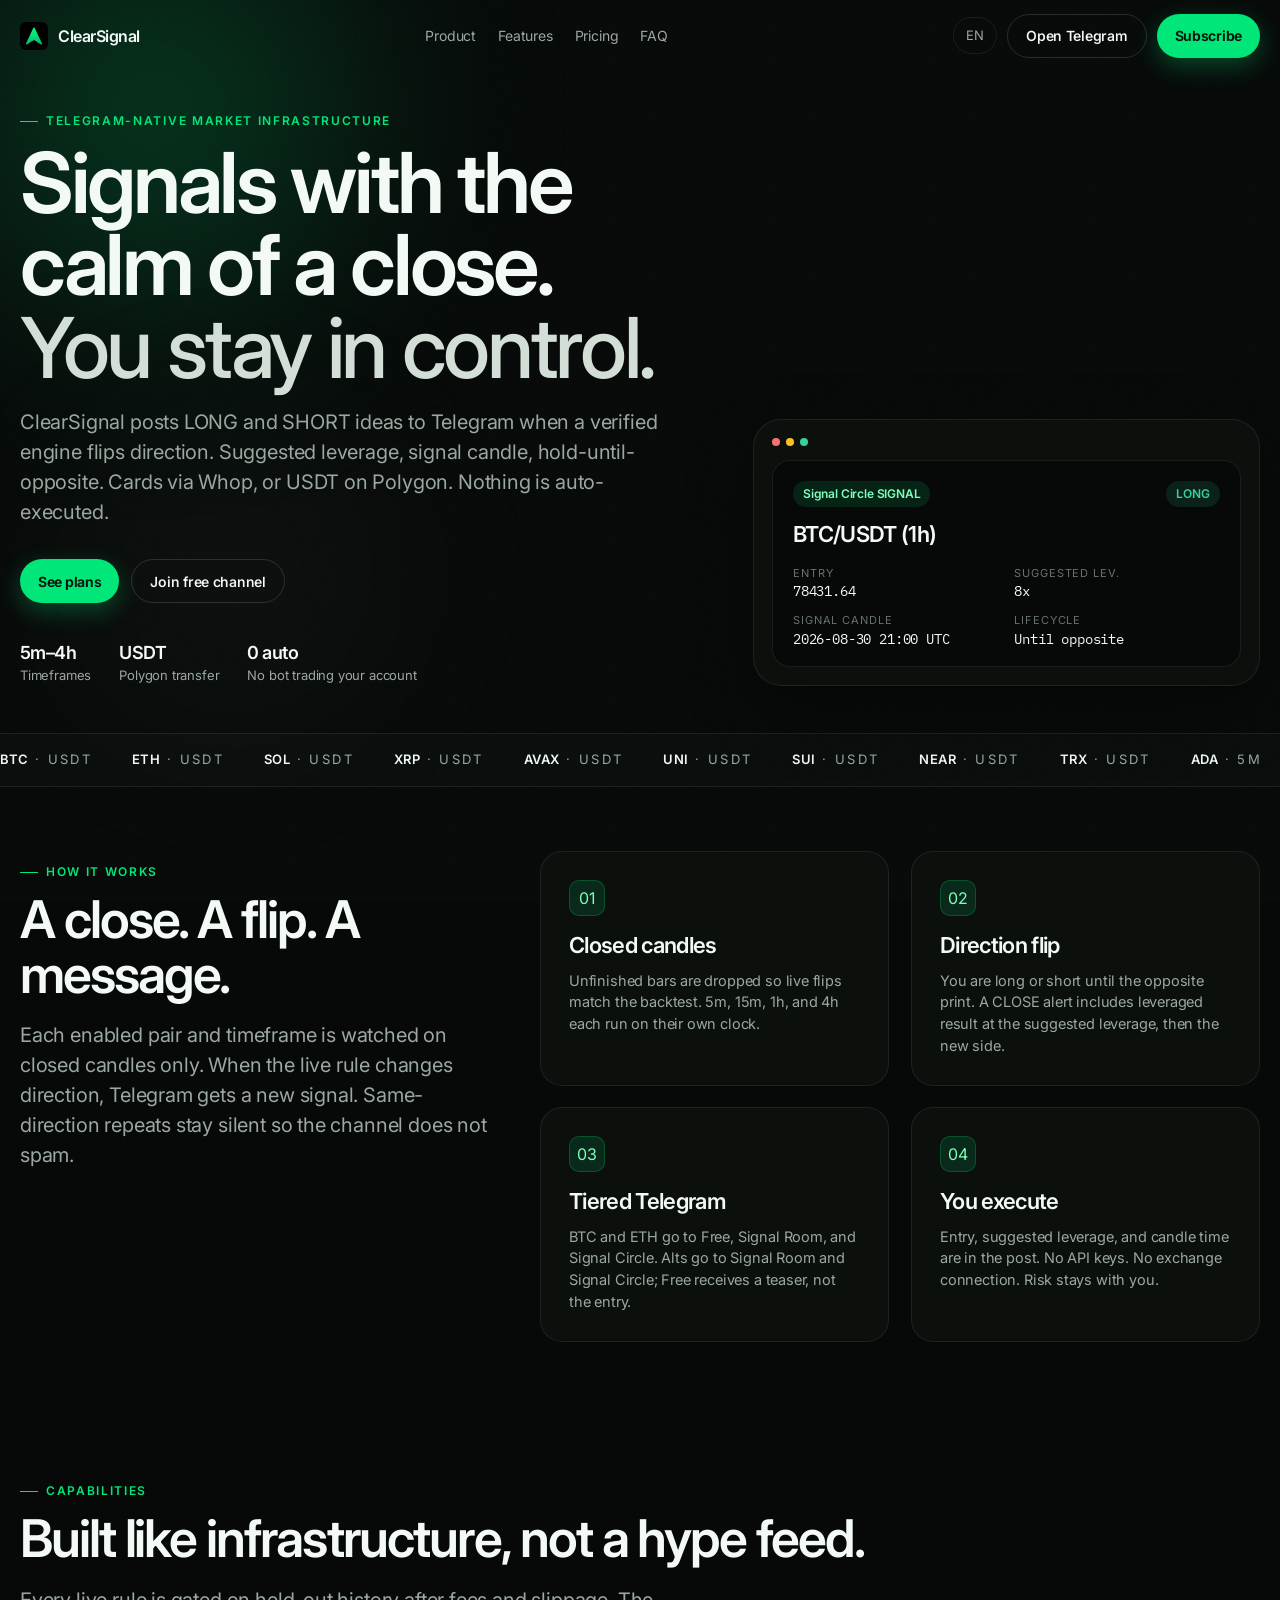
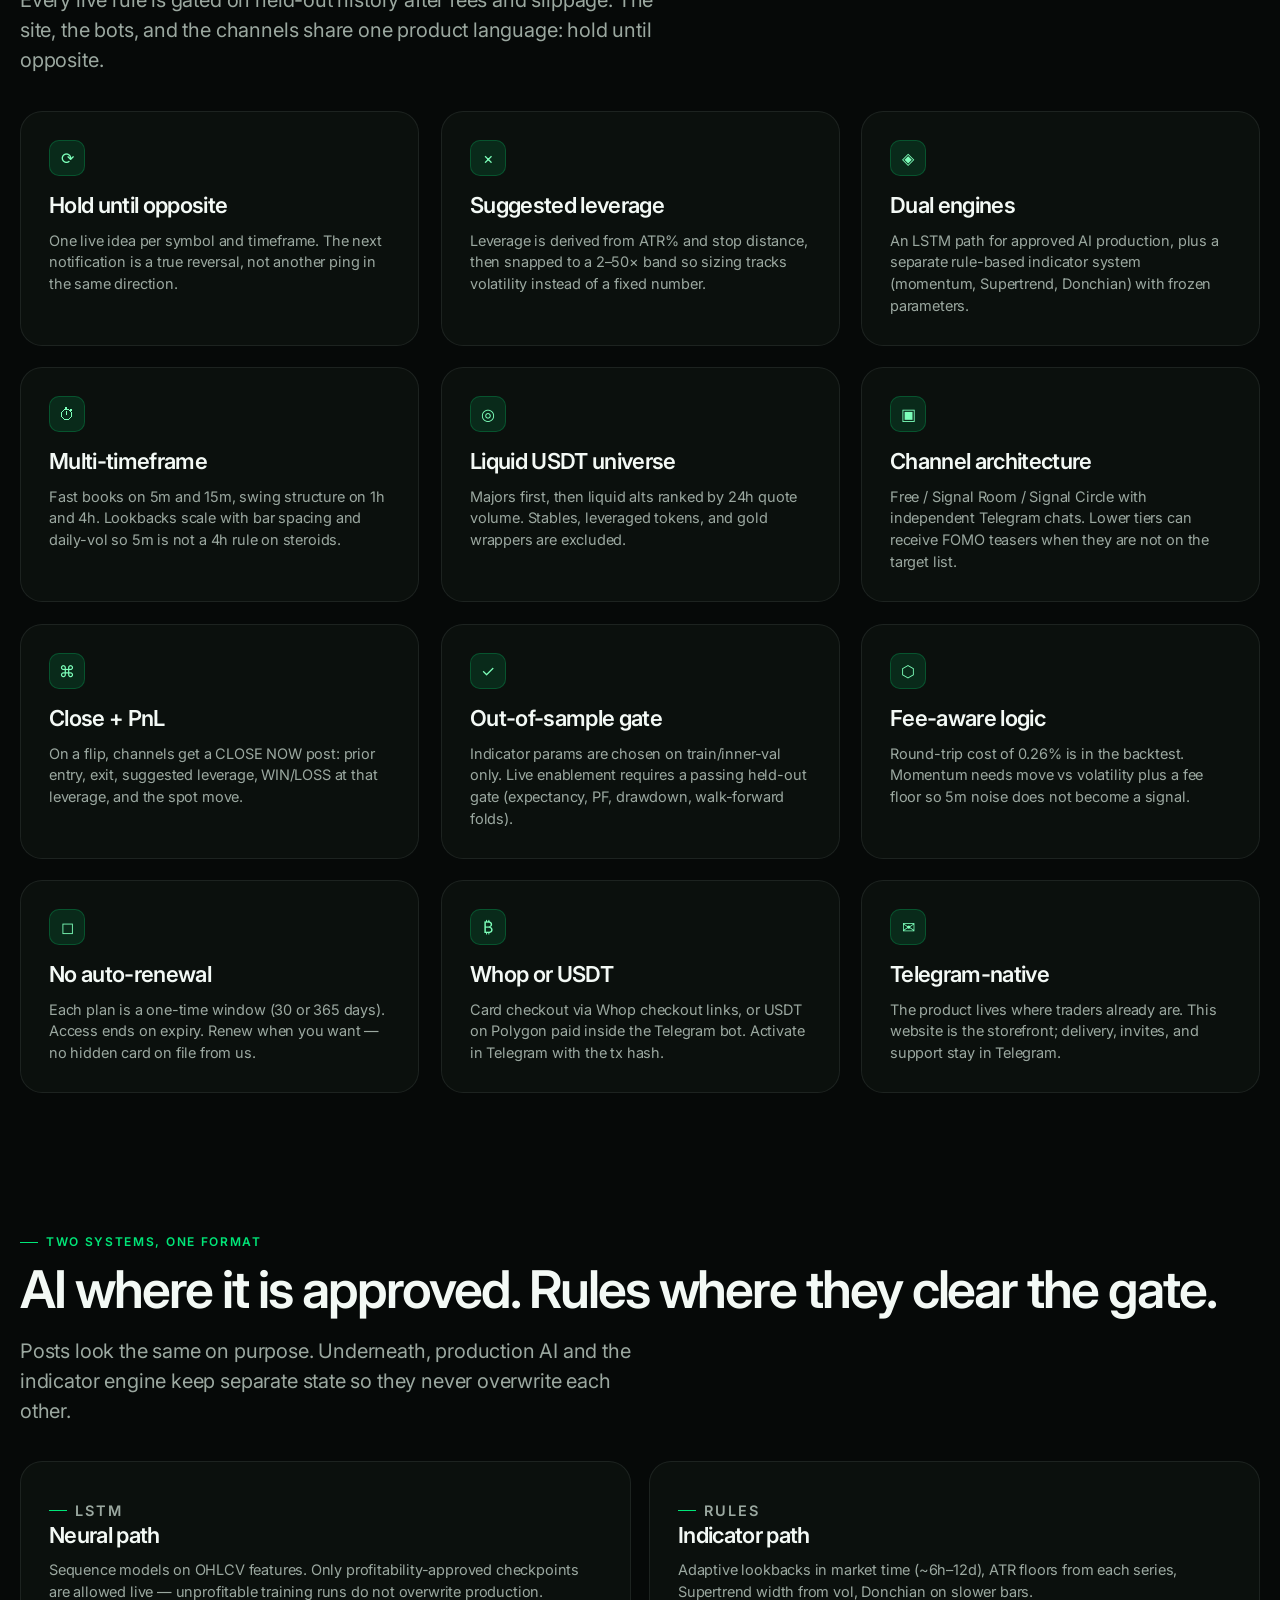
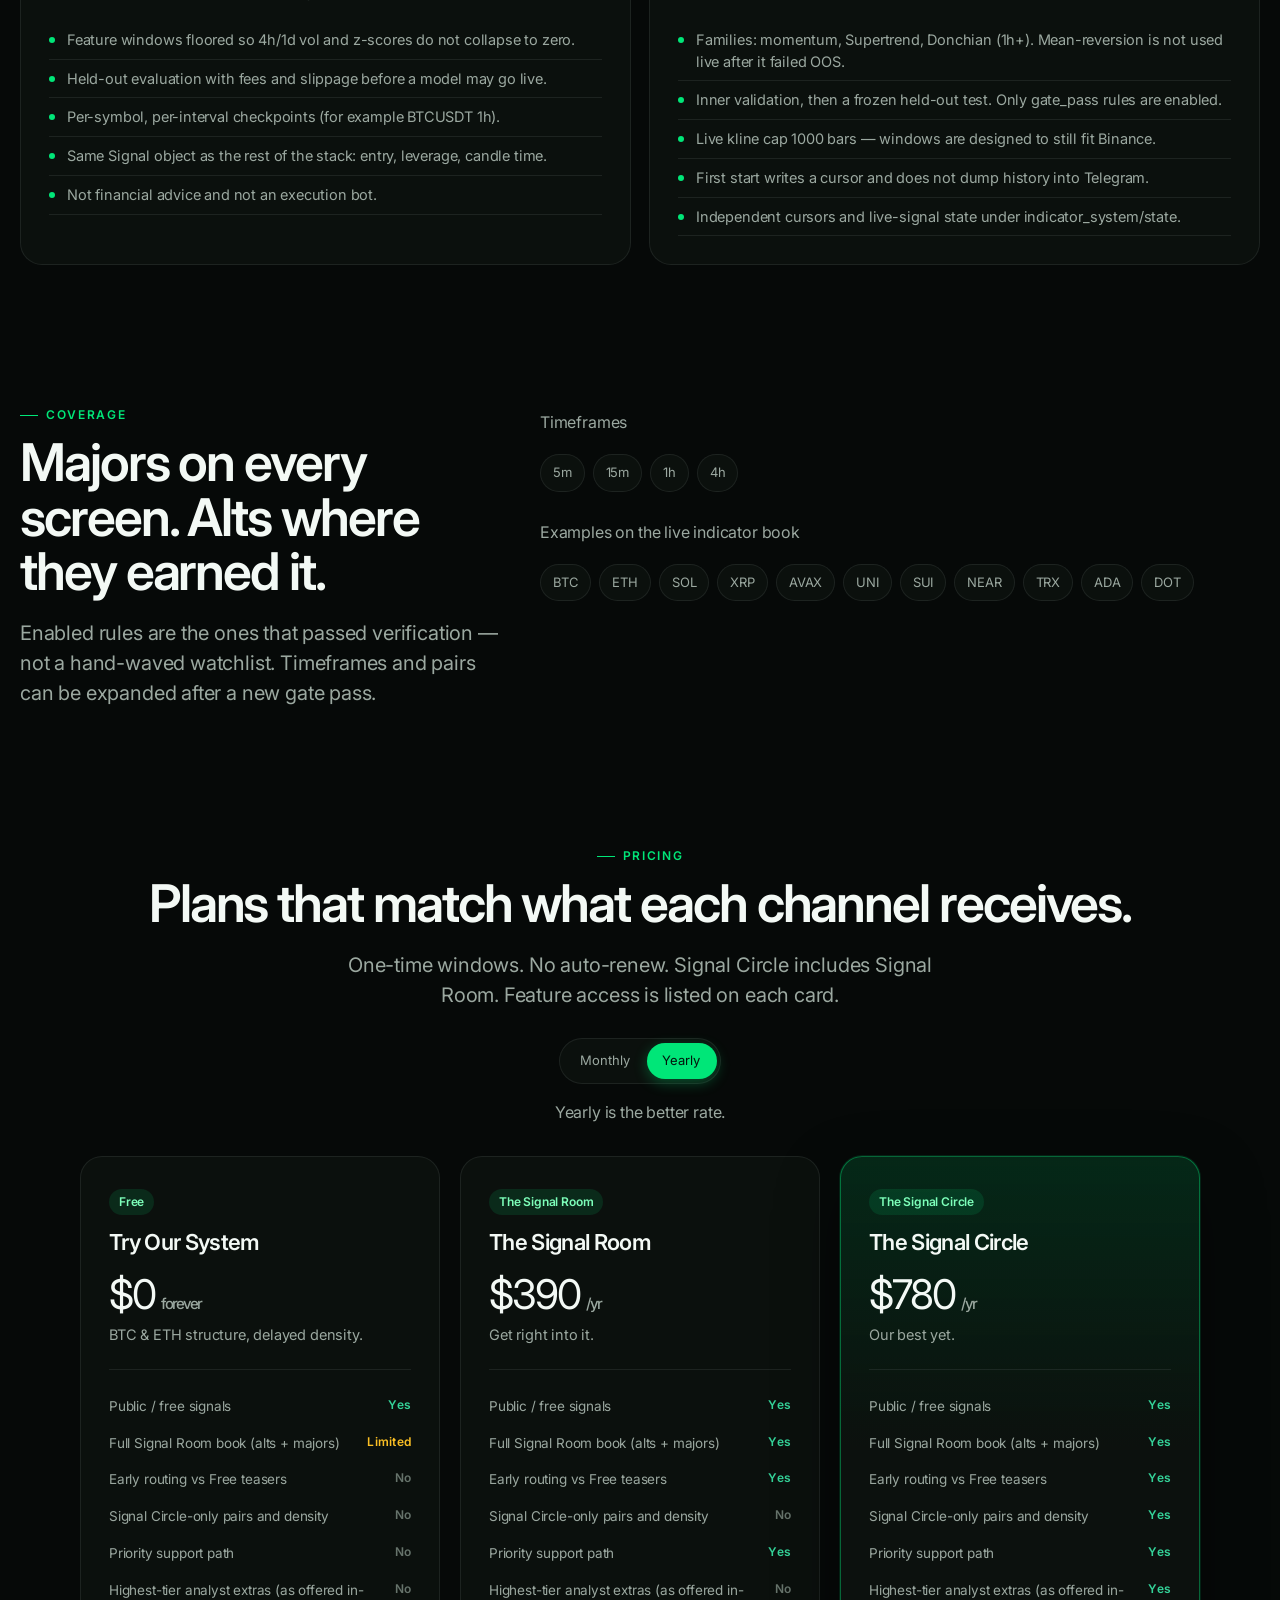
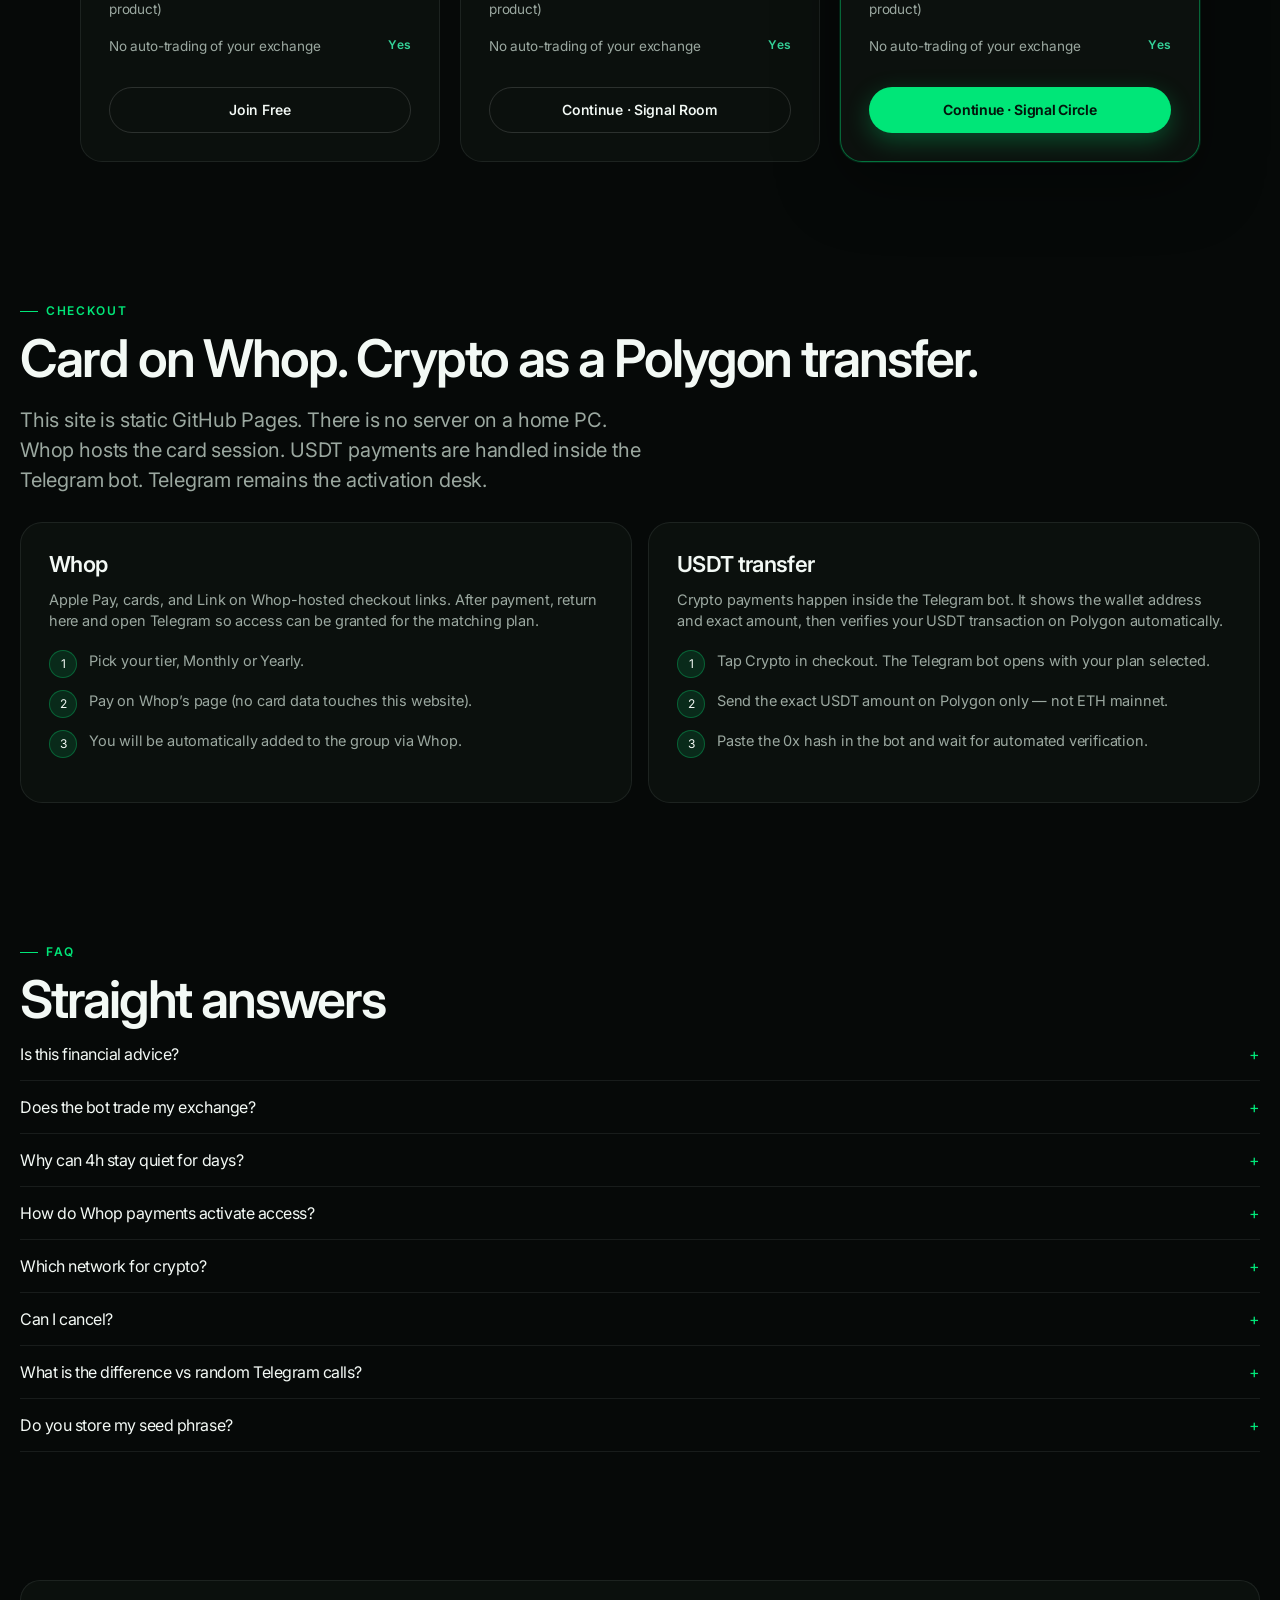
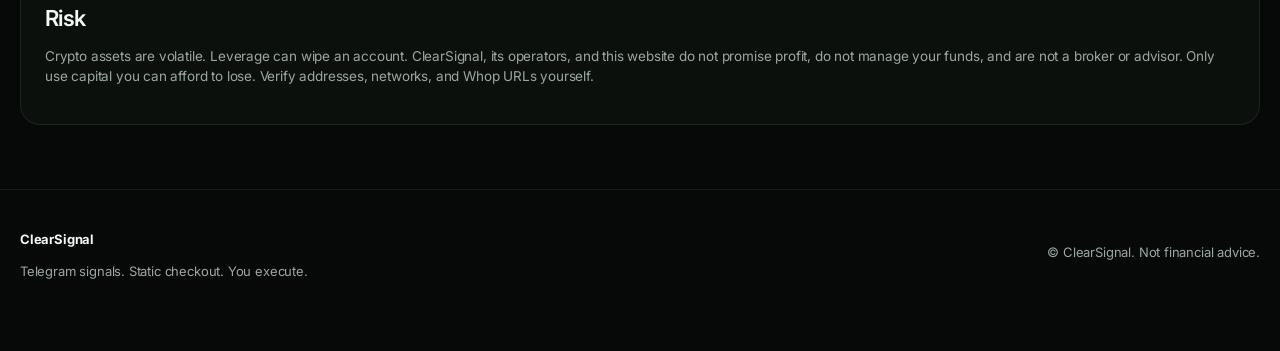
==== commit ed3b75c5: "Update index.html" ====
--- a/index.html
+++ b/index.html
@@ -371,7 +371,7 @@
         <strong style="color:var(--text)">ClearSignal</strong>
         <p>Telegram signals. Static checkout. You execute.</p>
       </div>
-      <p>© ClearSignal. Not financial advice. GitHub Pages front-end — no trading backend on this host.</p>
+      <p>© ClearSignal. Not financial advice.</p>
     </div>
   </footer>
 
--- a/assets/css/site.css
+++ b/assets/css/site.css
@@ -478,12 +478,12 @@
 
 .faq details.reveal {
   opacity: 0;
-  transform: translateY(16px);
+  transform: translateY(12px);
   border-bottom: 1px solid var(--line);
   padding: 0;
   transition:
-    opacity 0.6s var(--ease-out),
-    transform 0.6s var(--ease-out);
+    opacity 0.4s var(--ease-out),
+    transform 0.4s var(--ease-out);
   transition-delay: var(--d, 0ms);
 }
 .faq details.reveal.is-in {
@@ -556,10 +556,10 @@
 /* Scroll reveals — only hide when JS is active; animate on enter */
 .js .reveal {
   opacity: 0;
-  transform: translateY(36px);
+  transform: translateY(20px);
   transition:
-    opacity 0.8s var(--ease-out),
-    transform 0.8s var(--ease-out);
+    opacity 0.45s var(--ease-out),
+    transform 0.45s var(--ease-out);
   transition-delay: var(--d, 0ms);
   will-change: opacity, transform;
 }
@@ -568,7 +568,7 @@
   transform: none;
 }
 .price.featured.reveal {
-  transform: translateY(36px);
+  transform: translateY(20px);
 }
 .price.featured.reveal.is-in {
   transform: none;
@@ -577,19 +577,10 @@
   transform: translateY(-4px);
 }
 .hero .reveal { --d: 0ms; }
-.hero .reveal:nth-child(2) { --d: 80ms; }
-.hero .reveal:nth-child(3) { --d: 160ms; }
-.hero .reveal:nth-child(4) { --d: 240ms; }
-.hero .reveal:nth-child(5) { --d: 320ms; }
-.price-grid .reveal:nth-child(1) { --d: 0ms; }
-.price-grid .reveal:nth-child(2) { --d: 90ms; }
-.price-grid .reveal:nth-child(3) { --d: 180ms; }
-.feature-grid .reveal:nth-child(1) { --d: 0ms; }
-.feature-grid .reveal:nth-child(2) { --d: 60ms; }
-.feature-grid .reveal:nth-child(3) { --d: 120ms; }
-.feature-grid .reveal:nth-child(4) { --d: 180ms; }
-.feature-grid .reveal:nth-child(5) { --d: 240ms; }
-.feature-grid .reveal:nth-child(6) { --d: 300ms; }
+.hero .reveal:nth-child(2) { --d: 50ms; }
+.hero .reveal:nth-child(3) { --d: 100ms; }
+.hero .reveal:nth-child(4) { --d: 150ms; }
+.hero .reveal:nth-child(5) { --d: 200ms; }
 
 .modal[hidden] { display: none; }
 .modal {
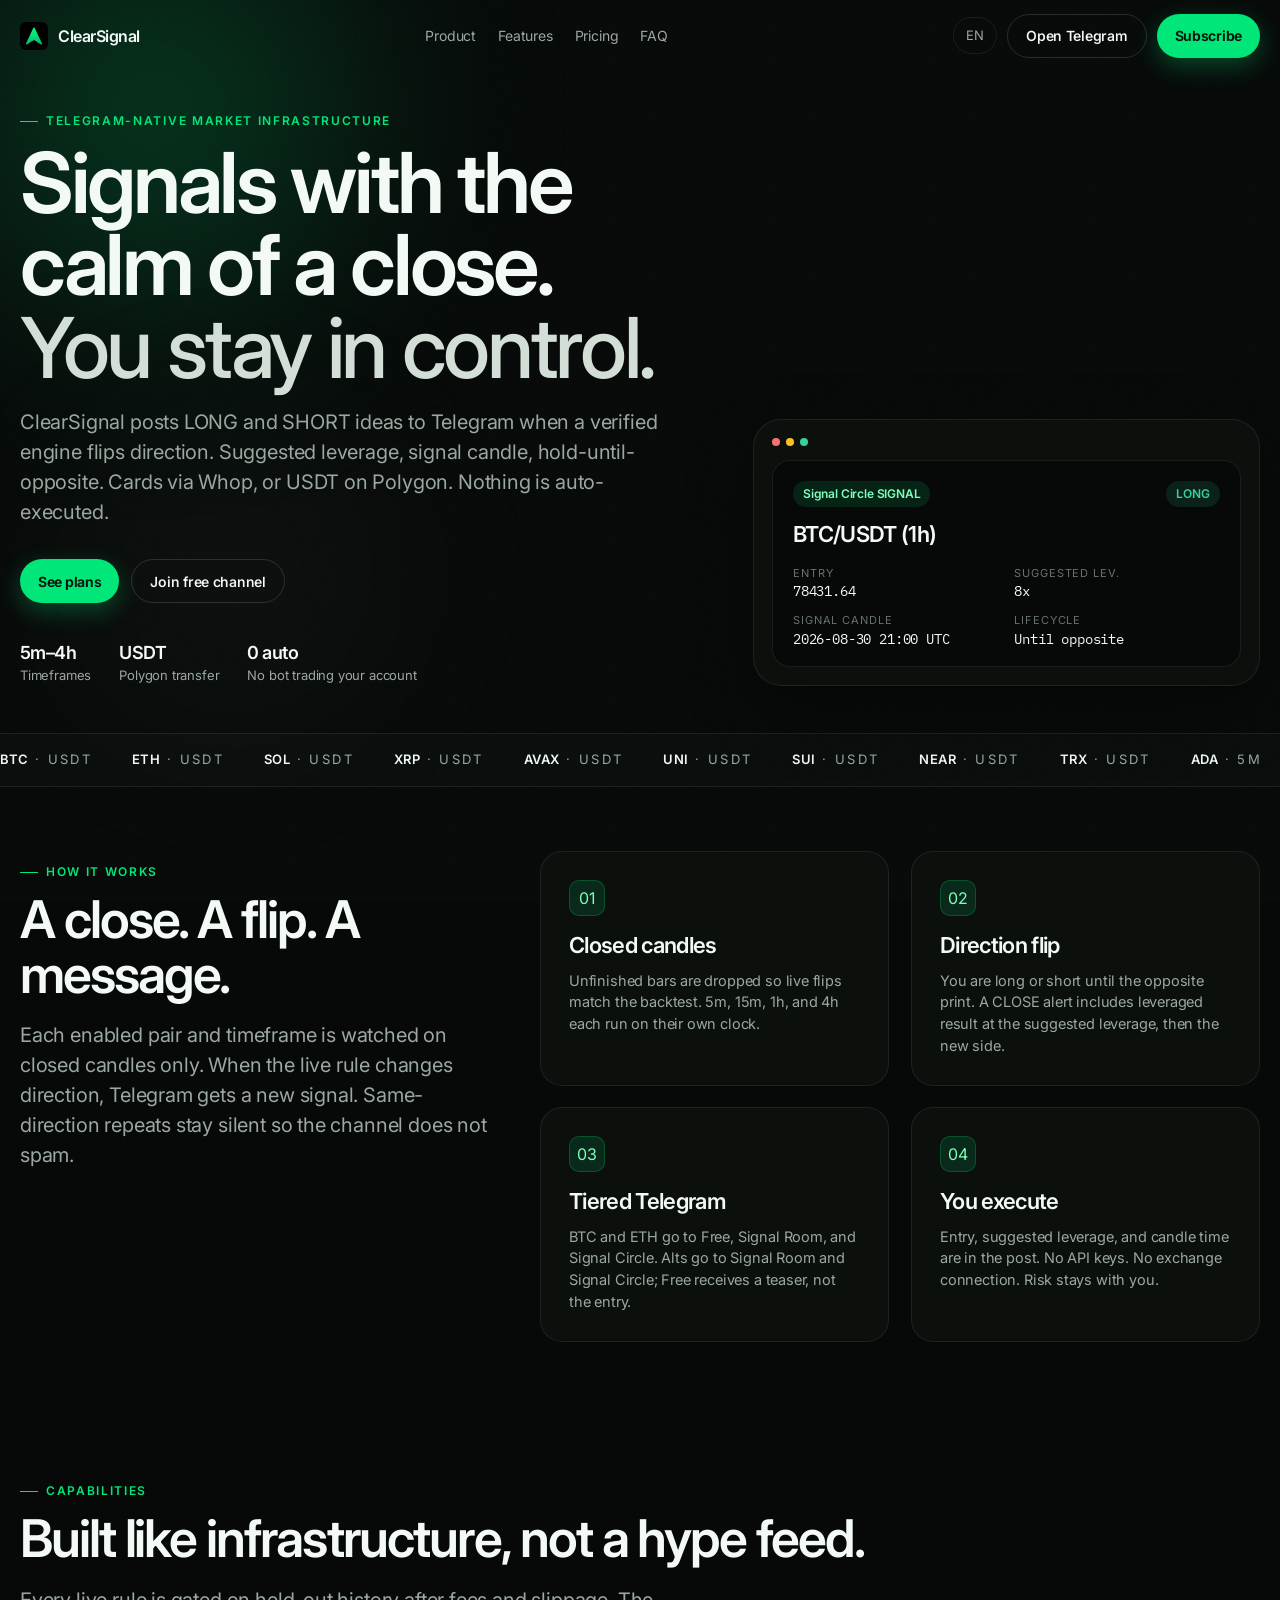
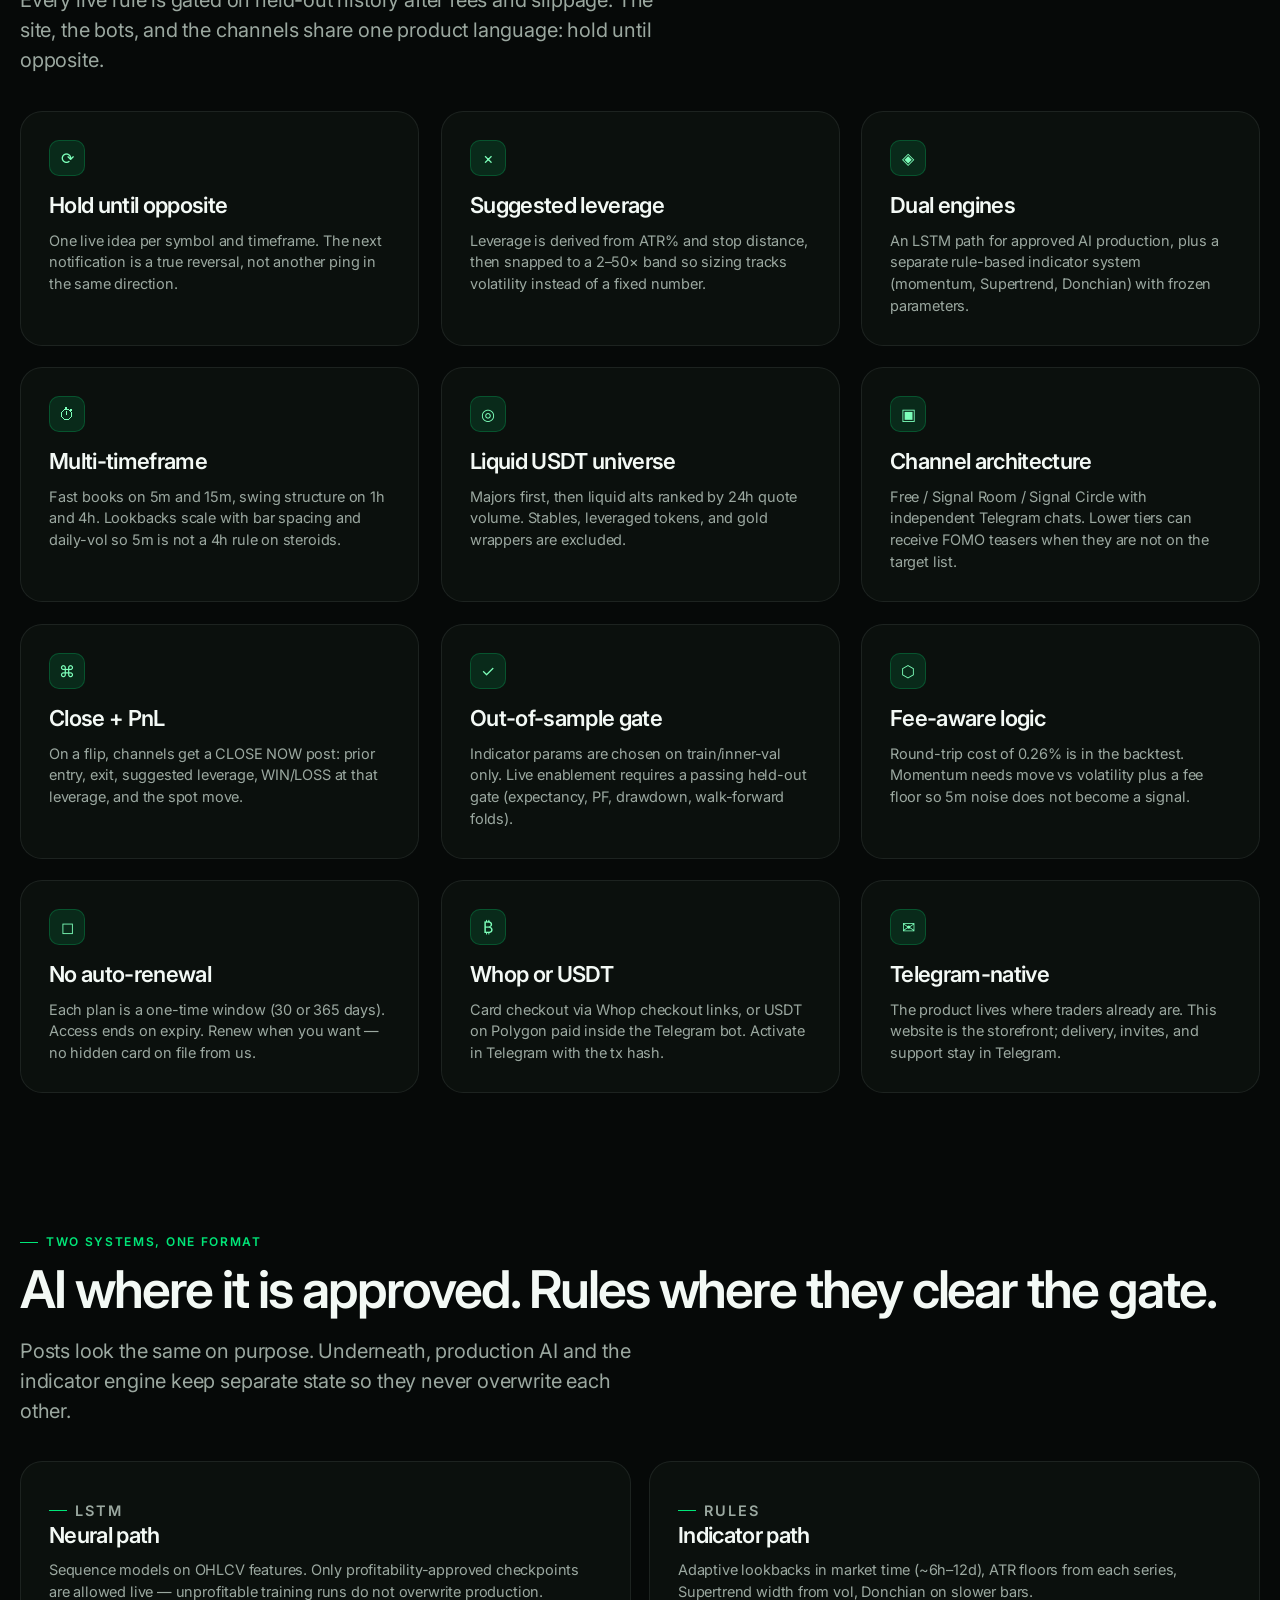
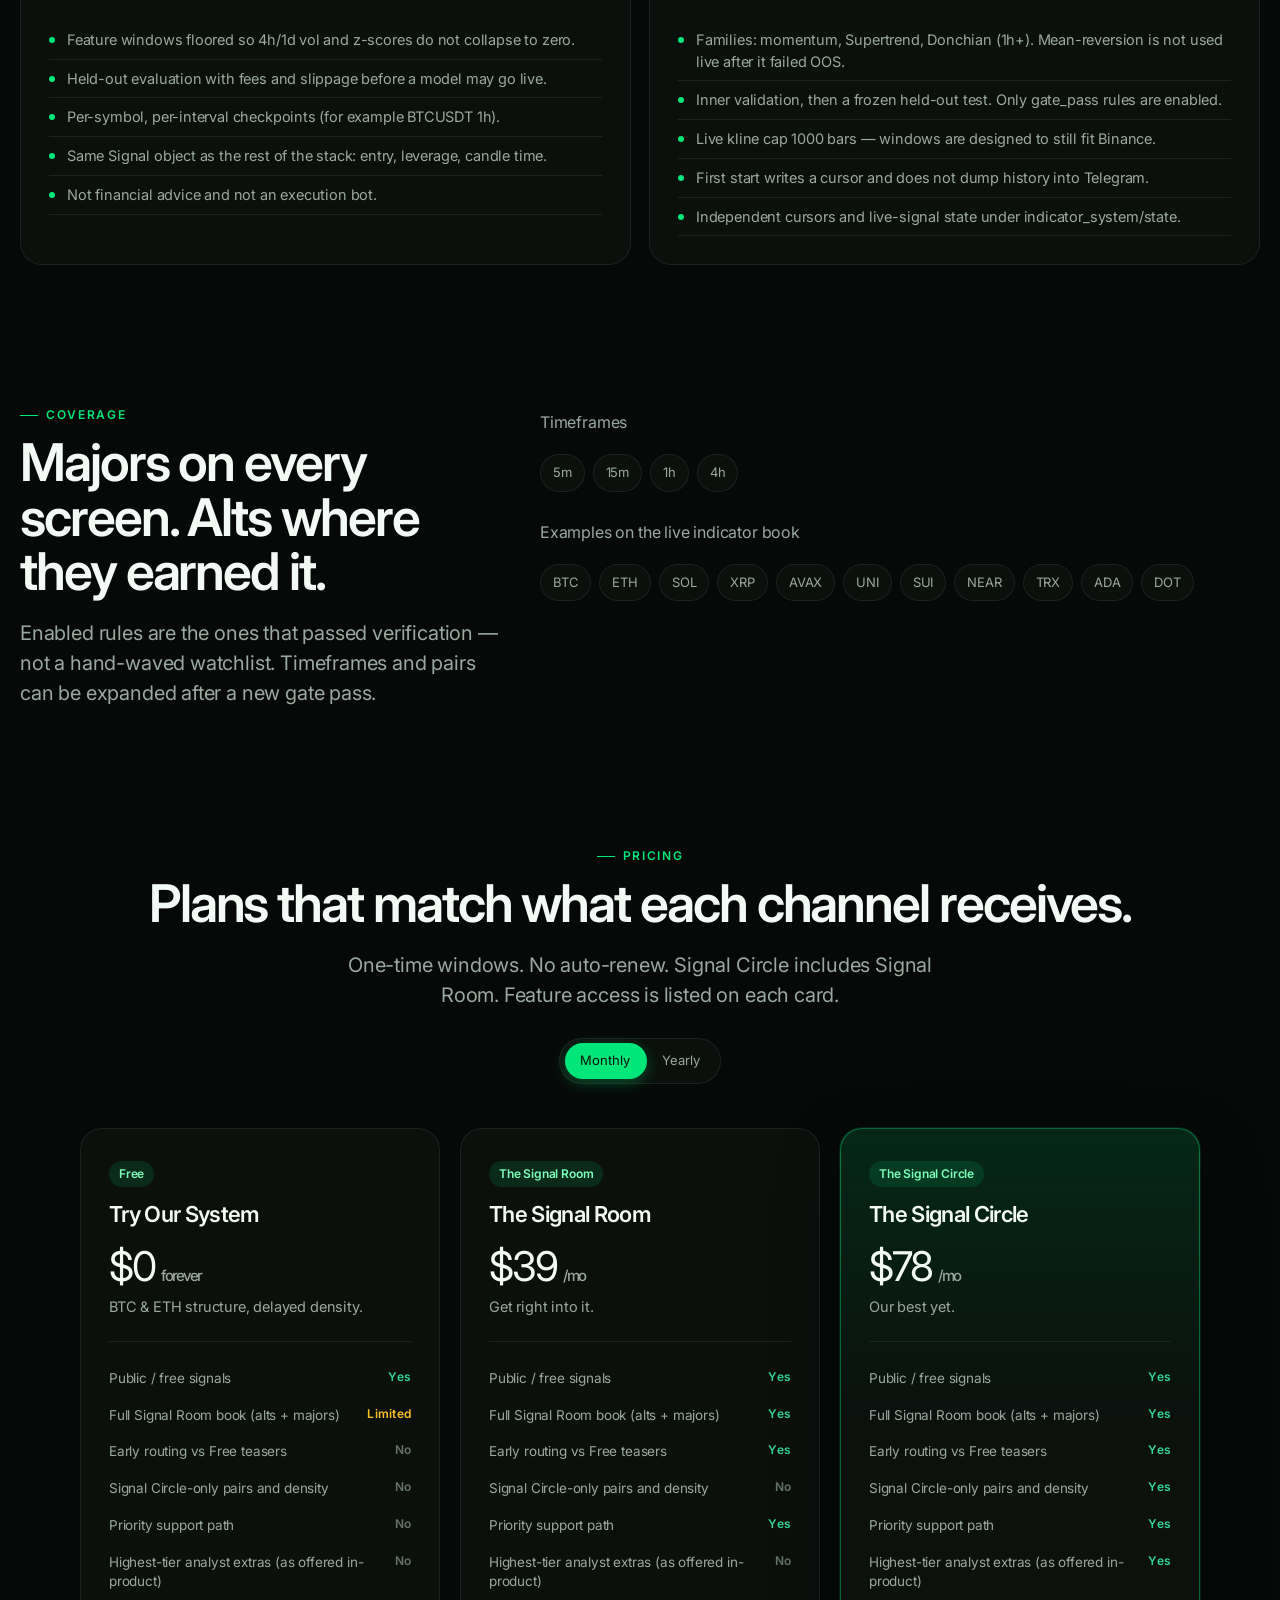
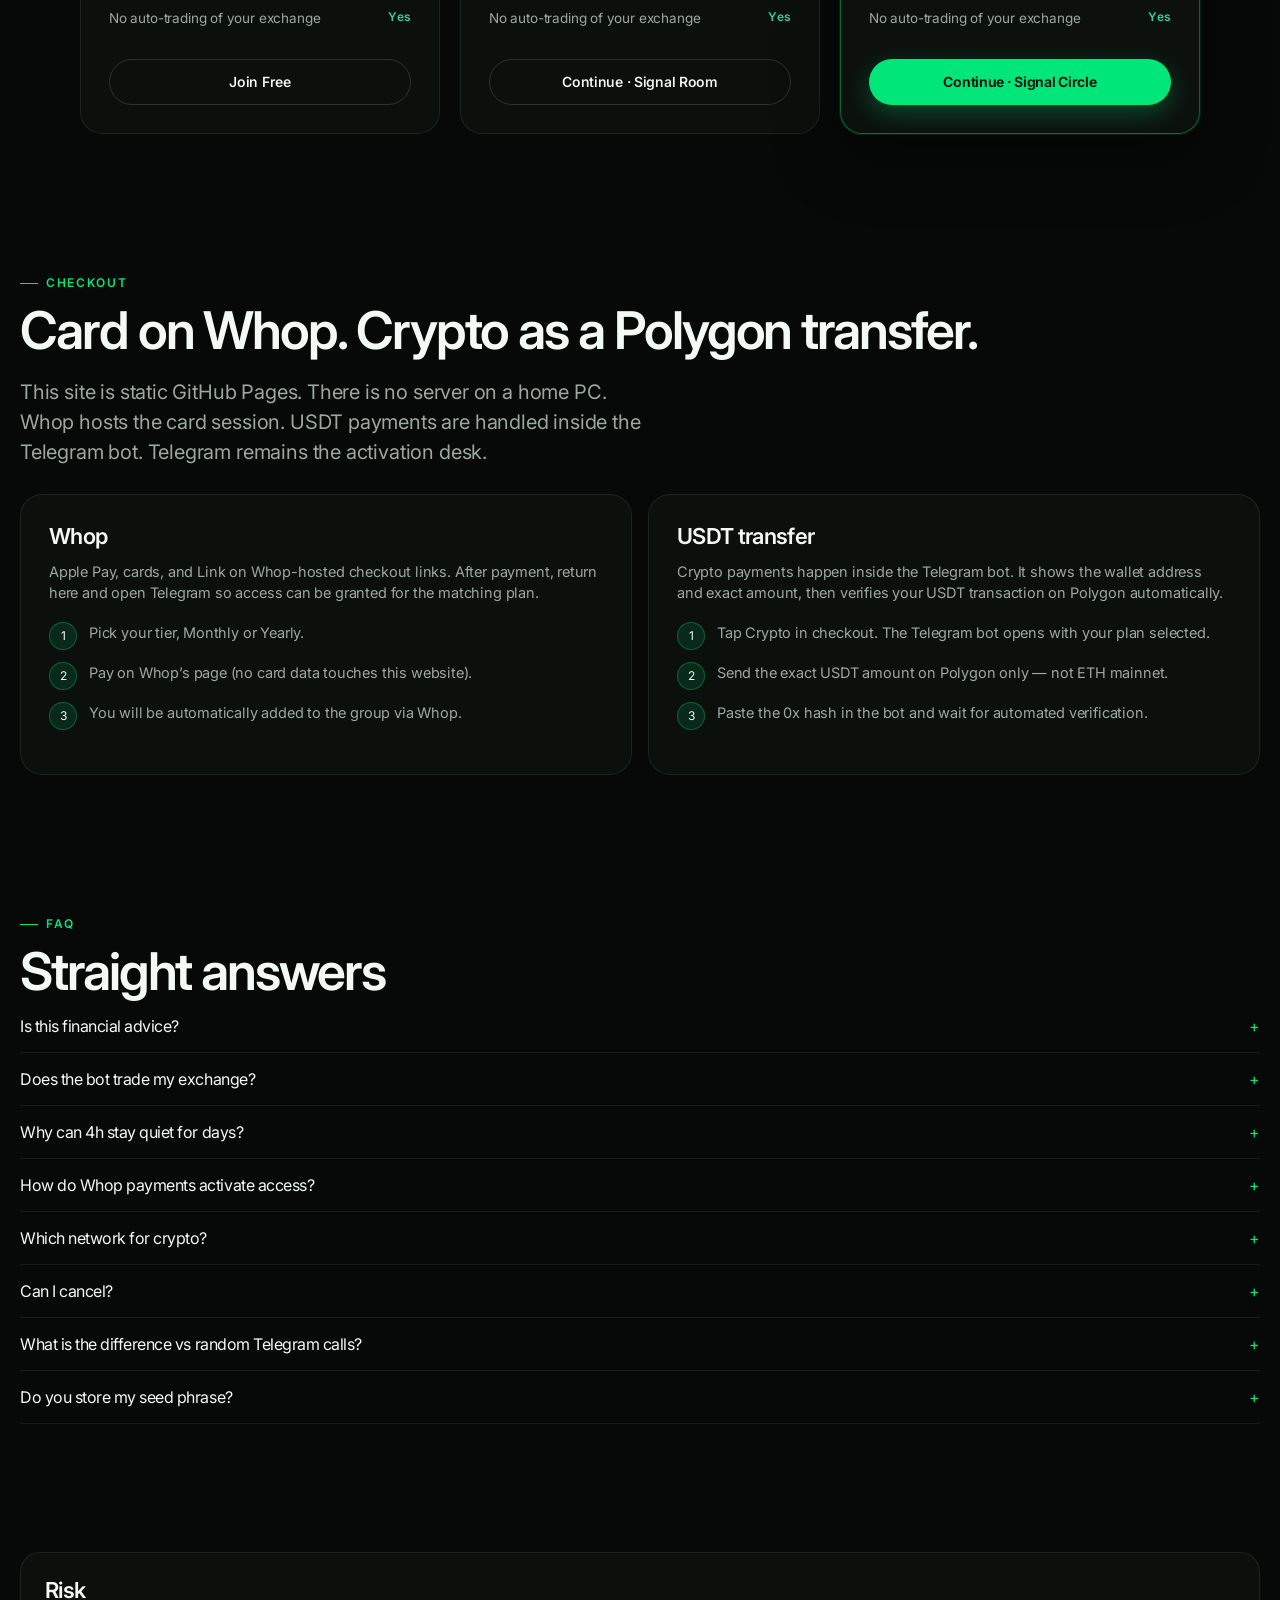
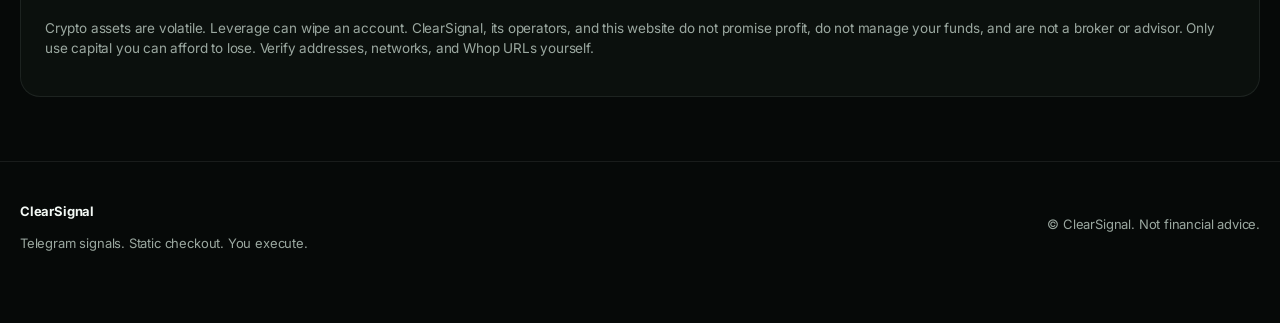
==== commit 4eecf160: "Update index.html" ====
--- a/index.html
+++ b/index.html
@@ -51,7 +51,7 @@
         <a href="#features">Features</a>
         <a href="#pricing">Pricing</a>
         <a href="#faq">FAQ</a>
-        <a class="nav-mobile-only" href="https://t.me/clearsignal_trading_bot">Open Telegram</a>
+        <a class="nav-mobile-only" href="https://t.me/clearsignal_trading">Open Telegram</a>
       </nav>
       <div class="nav-cta">
         <details class="lang">
@@ -227,8 +227,8 @@
           <p class="lede">One-time windows. No auto-renew. Signal Circle includes Signal Room. Feature access is listed on each card.</p>
         </div>
         <div class="billing reveal" role="tablist" aria-label="Billing period">
-          <button type="button" data-billing="month">Monthly</button>
-          <button type="button" data-billing="year" class="is-on">Yearly</button>
+          <button type="button" data-billing="month" class="is-on">Monthly</button>
+          <button type="button" data-billing="year">Yearly</button>
         </div>
         <p class="muted pricing-save" data-save>Yearly is the better rate.</p>
         <div class="price-grid">
